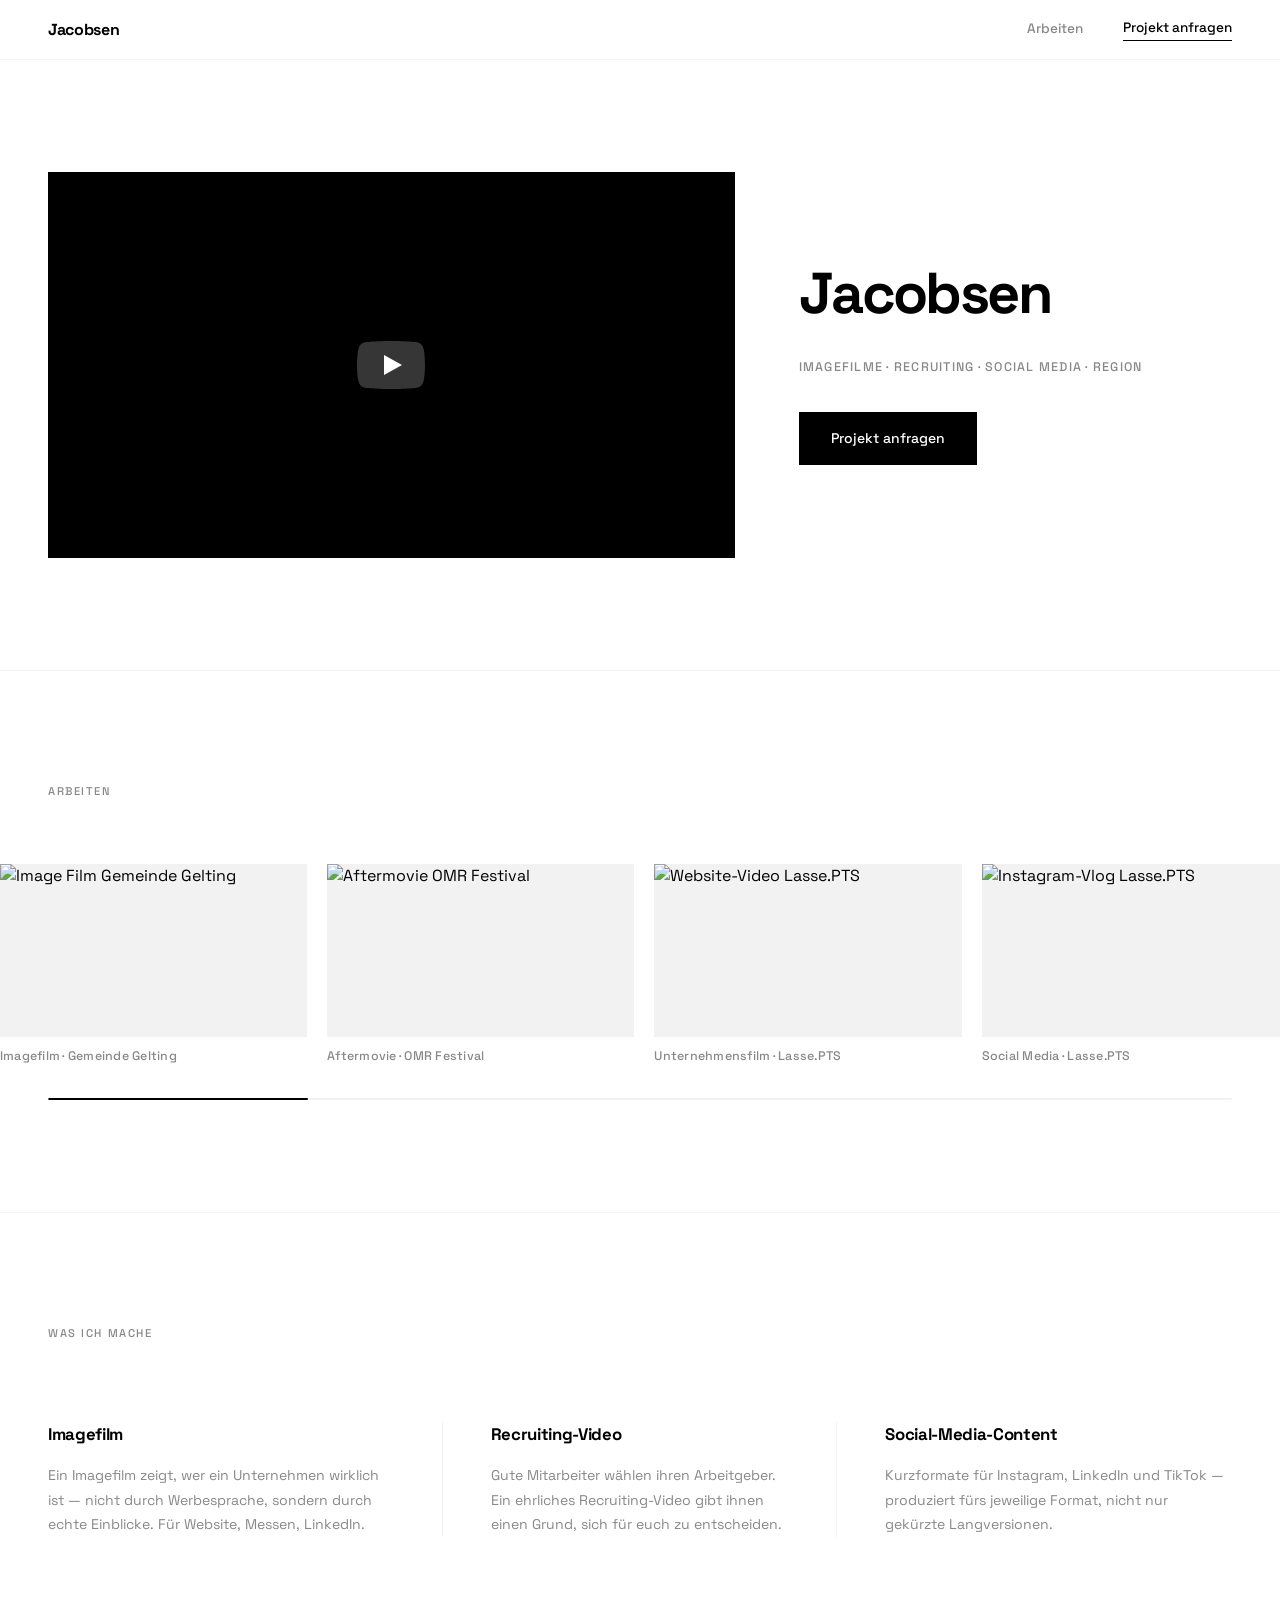
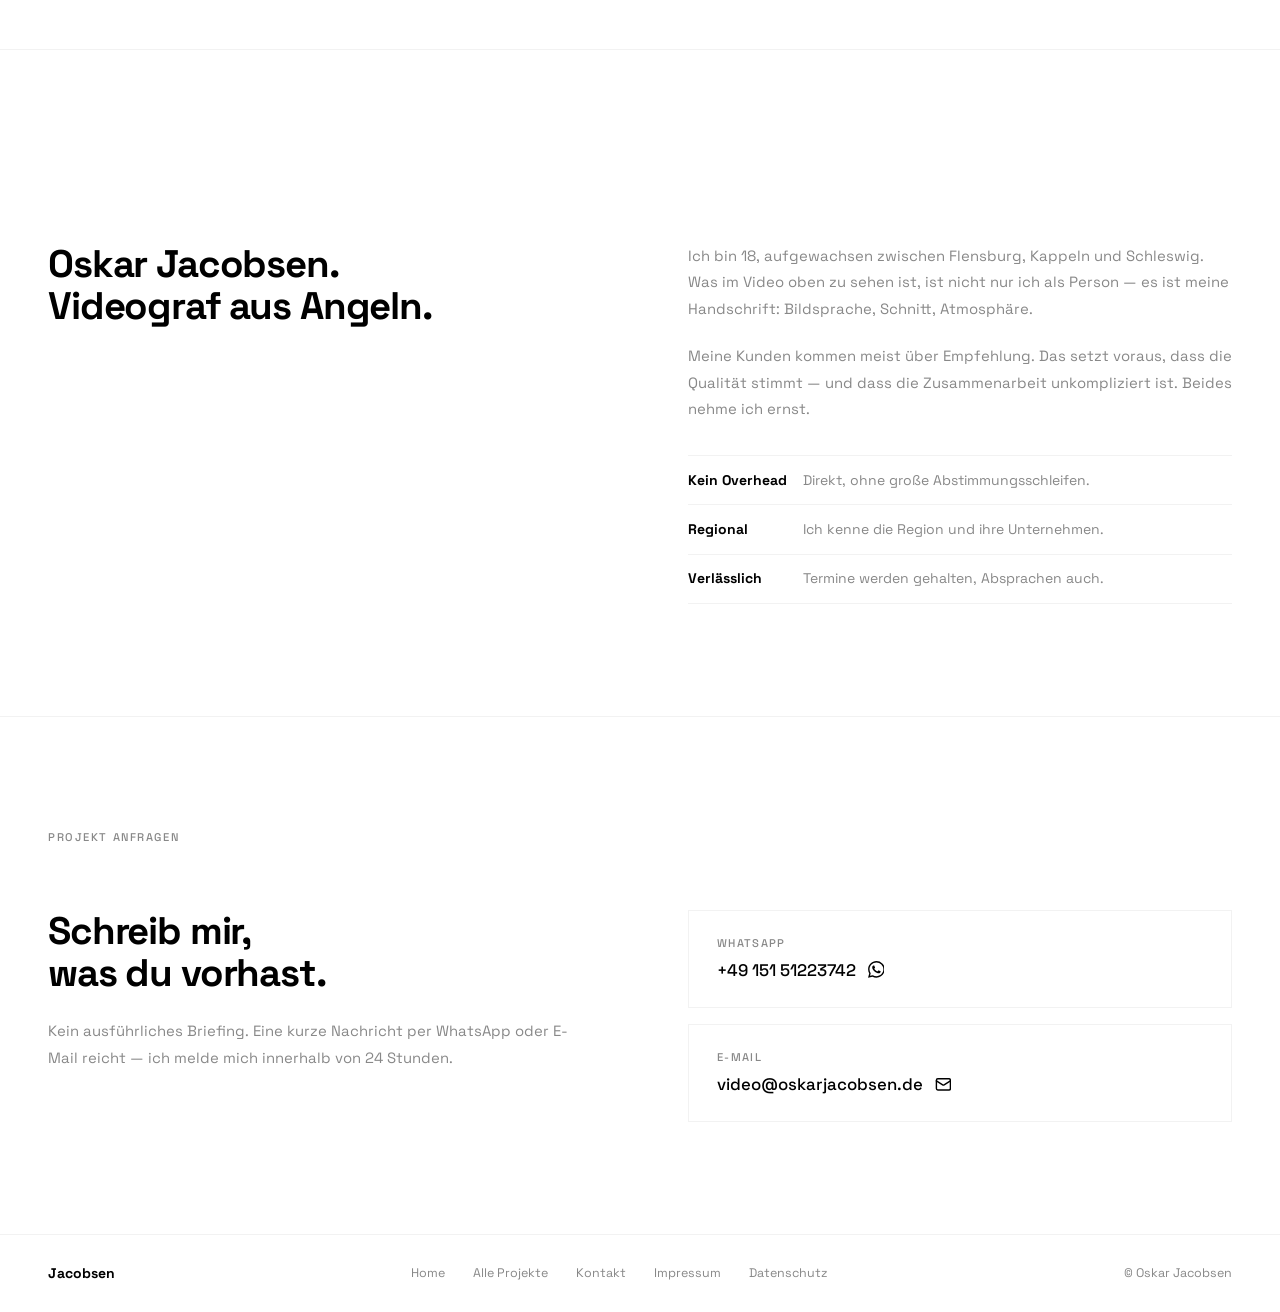
==== index.html @ e2724a00 "Remove Olympia project (missing thumbnail) and switch thumbnails to color Co-Authored-By: Claude Opu" ====
<!DOCTYPE html>
<html lang="de">
<head>
  <meta charset="UTF-8" />
  <meta name="viewport" content="width=device-width, initial-scale=1.0" />

  <title>Jacobsen — Videoproduktion Schleswig-Holstein</title>
  <meta name="description" content="Imagefilme, Recruiting-Videos und Social-Media-Content für Unternehmen in der Region Flensburg · Kappeln · Schleswig. Oskar Jacobsen, Videograf." />

  <!-- Open Graph -->
  <meta property="og:type"        content="website" />
  <meta property="og:url"         content="https://video.oskarjacobsen.de/" />
  <meta property="og:title"       content="Jacobsen — Videoproduktion Schleswig-Holstein" />
  <meta property="og:description" content="Imagefilme, Recruiting-Videos und Social-Media-Content für Unternehmen in der Region Flensburg · Kappeln · Schleswig." />
  <meta property="og:image"       content="https://video.oskarjacobsen.de/og-image.jpg" />
  <meta property="og:image:width"  content="1200" />
  <meta property="og:image:height" content="630" />
  <meta property="og:image:type"   content="image/jpeg" />
  <meta property="og:image:alt"    content="Jacobsen — Videoproduktion Schleswig-Holstein" />
  <meta property="og:locale"      content="de_DE" />

  <!-- Twitter Card -->
  <meta name="twitter:card"        content="summary_large_image" />
  <meta name="twitter:title"       content="Jacobsen — Videoproduktion Schleswig-Holstein" />
  <meta name="twitter:description" content="Imagefilme, Recruiting-Videos und Social-Media-Content für Unternehmen in der Region Flensburg · Kappeln · Schleswig." />
  <meta name="twitter:image"       content="https://video.oskarjacobsen.de/og-image.jpg" />

  <!-- Favicons -->
  <link rel="icon" type="image/png" sizes="32x32" href="favicon-32.png" media="(prefers-color-scheme: light)" />
  <link rel="icon" type="image/png" sizes="32x32" href="favicon-32-dark.png" media="(prefers-color-scheme: dark)" />
  <link rel="icon" type="image/png" sizes="16x16" href="favicon-16.png" media="(prefers-color-scheme: light)" />
  <link rel="icon" type="image/png" sizes="16x16" href="favicon-16-dark.png" media="(prefers-color-scheme: dark)" />
  <link rel="apple-touch-icon" sizes="180x180" href="apple-touch-icon.png" />
  <link rel="icon" type="image/svg+xml" href="data:image/svg+xml,<svg xmlns='http://www.w3.org/2000/svg' viewBox='0 0 32 32'><style>rect{fill:%23fff}text{fill:%23000}@media(prefers-color-scheme:dark){rect{fill:%23000}text{fill:%23fff}}</style><rect width='32' height='32'/><text x='16' y='23' font-family='sans-serif' font-size='21' font-weight='700' text-anchor='middle'>J</text></svg>" />

  <!-- Font preload (lokal, kein Google Fonts) -->
  <link rel="preload" href="fonts/SpaceGrotesk-latin.woff2"     as="font" type="font/woff2" crossorigin />
  <link rel="preload" href="fonts/SpaceGrotesk-latin-ext.woff2" as="font" type="font/woff2" crossorigin />

  <link rel="stylesheet" href="css/lite-youtube-embed.css" />
  <link rel="stylesheet" href="style.css?v=20260617" />

  <!-- Strukturierte Daten -->
  <script type="application/ld+json">
  {
    "@context": "https://schema.org",
    "@graph": [
      {
        "@type": "ProfessionalService",
        "@id": "https://video.oskarjacobsen.de/#business",
        "name": "Jacobsen",
        "description": "Hochwertige Videoproduktion für Unternehmen in Schleswig-Holstein — Imagefilme, Recruiting-Videos und Social-Media-Content.",
        "url": "https://video.oskarjacobsen.de",
        "logo": "https://video.oskarjacobsen.de/og-image.jpg",
        "image": "https://video.oskarjacobsen.de/og-image.jpg",
        "email": "video@oskarjacobsen.de",
        "address": {
          "@type": "PostalAddress",
          "streetAddress": "Niebyer Straße 1",
          "postalCode": "24395",
          "addressLocality": "Pommerby",
          "addressCountry": "DE"
        },
        "areaServed": [
          { "@type": "City", "name": "Flensburg" },
          { "@type": "City", "name": "Kappeln" },
          { "@type": "City", "name": "Schleswig" },
          { "@type": "State", "name": "Schleswig-Holstein" }
        ],
        "serviceType": ["Imagefilm", "Recruiting-Video", "Social-Media-Content"],
        "founder": {
          "@type": "Person",
          "name": "Oskar Jacobsen",
          "jobTitle": "Videograf",
          "url": "https://video.oskarjacobsen.de"
        },
        "telephone": "+4915151223742"
      }
    ]
  }
  </script>

  <!-- js-Klasse sofort setzen, damit Reveal-Elemente nur mit JS versteckt werden (kein FOUC, no-JS-sicher) -->
  <script>document.documentElement.classList.add('js');</script>

  <!-- Animationen: leichte Reveals (IO) + zwei Premium-Effekte (GSAP, lokal, deferred) -->
  <script src="js/gsap.min.js" defer></script>
  <script src="js/ScrollTrigger.min.js" defer></script>
  <script src="js/animations.js" defer></script>
</head>
<body>

<nav>
  <a href="index.html" class="nav-logo">Jacobsen</a>
  <div class="nav-right">
    <a href="#arbeiten">Arbeiten</a>
    <a href="#anfragen" class="nav-cta">Projekt anfragen</a>
  </div>
</nav>

<main>

  <!-- HERO -->
  <section class="hero">
    <div class="hero-video">
      <!-- lite-youtube-embed: lädt YouTube erst nach Klick (DSGVO-konform) -->
      <lite-youtube
        videoid="DwrvBiq_46M"
        playlabel="Jacobsen — Über mich abspielen"
        params="rel=0&modestbranding=1">
      </lite-youtube>
    </div>
    <div class="hero-text">
      <h1 class="hero-name" aria-label="Jacobsen">Jacobsen</h1>
      <p class="hero-tagline">Imagefilme&thinsp;·&thinsp;Recruiting&thinsp;·&thinsp;Social&nbsp;Media&thinsp;·&thinsp;Region</p>
      <a href="#anfragen" class="hero-cta">Projekt anfragen</a>
    </div>
  </section>

  <!-- ARBEITEN -->
  <section class="portfolio" id="arbeiten">
    <span class="section-label" data-reveal>Arbeiten</span>

    <div class="portfolio-hscroll">
      <div class="portfolio-track">
        <a class="portfolio-item" href="https://youtu.be/sSnNlWChtXg" target="_blank" rel="noopener noreferrer"
           aria-label="Imagefilm Gemeinde Gelting auf YouTube ansehen (öffnet in neuem Tab)">
          <div class="portfolio-thumb">
            <img src="https://img.youtube.com/vi/sSnNlWChtXg/maxresdefault.jpg" alt="Image Film Gemeinde Gelting" loading="lazy" width="640" height="360" />
            <span class="portfolio-arrow" aria-hidden="true">↗</span>
          </div>
          <p class="portfolio-label">Imagefilm&thinsp;·&thinsp;Gemeinde Gelting</p>
        </a>
        <a class="portfolio-item" href="https://youtu.be/DsY7qK6Mrjc" target="_blank" rel="noopener noreferrer"
           aria-label="Aftermovie OMR Festival auf YouTube ansehen (öffnet in neuem Tab)">
          <div class="portfolio-thumb">
            <img src="https://img.youtube.com/vi/DsY7qK6Mrjc/maxresdefault.jpg" alt="Aftermovie OMR Festival" loading="lazy" width="640" height="360" />
            <span class="portfolio-arrow" aria-hidden="true">↗</span>
          </div>
          <p class="portfolio-label">Aftermovie&thinsp;·&thinsp;OMR Festival</p>
        </a>
        <a class="portfolio-item" href="https://youtu.be/yFh_gb379-c" target="_blank" rel="noopener noreferrer"
           aria-label="Website-Video Lasse.PTS auf YouTube ansehen (öffnet in neuem Tab)">
          <div class="portfolio-thumb">
            <img src="https://img.youtube.com/vi/yFh_gb379-c/maxresdefault.jpg" alt="Website-Video Lasse.PTS" loading="lazy" width="640" height="360" />
            <span class="portfolio-arrow" aria-hidden="true">↗</span>
          </div>
          <p class="portfolio-label">Unternehmensfilm&thinsp;·&thinsp;Lasse.PTS</p>
        </a>
        <a class="portfolio-item" href="https://youtube.com/shorts/CHl51cqaKss" target="_blank" rel="noopener noreferrer"
           aria-label="Instagram-Vlog Lasse.PTS auf YouTube ansehen (öffnet in neuem Tab)">
          <div class="portfolio-thumb">
            <img src="https://img.youtube.com/vi/CHl51cqaKss/maxresdefault.jpg" alt="Instagram-Vlog Lasse.PTS" loading="lazy" width="640" height="360" />
            <span class="portfolio-arrow" aria-hidden="true">↗</span>
          </div>
          <p class="portfolio-label">Social Media&thinsp;·&thinsp;Lasse.PTS</p>
        </a>
        <a class="portfolio-item" href="https://youtube.com/shorts/nbValIpeoq8" target="_blank" rel="noopener noreferrer"
           aria-label="Instagram-Reel Lasse.PTS auf YouTube ansehen (öffnet in neuem Tab)">
          <div class="portfolio-thumb">
            <img src="https://img.youtube.com/vi/nbValIpeoq8/maxresdefault.jpg" alt="Instagram-Reel Lasse.PTS" loading="lazy" width="640" height="360" />
            <span class="portfolio-arrow" aria-hidden="true">↗</span>
          </div>
          <p class="portfolio-label">Social Media&thinsp;·&thinsp;Lasse.PTS</p>
        </a>
        <a class="portfolio-item" href="https://youtu.be/E98i3P-n10g" target="_blank" rel="noopener noreferrer"
           aria-label="Apple Watch Ad auf YouTube ansehen (öffnet in neuem Tab)">
          <div class="portfolio-thumb">
            <img src="https://img.youtube.com/vi/E98i3P-n10g/maxresdefault.jpg" alt="Apple Watch Werbeclip – Don't be afraid" loading="lazy" width="640" height="360" />
            <span class="portfolio-arrow" aria-hidden="true">↗</span>
          </div>
          <p class="portfolio-label">Werbeclip&thinsp;·&thinsp;Personal</p>
        </a>
<a class="portfolio-item" href="https://youtu.be/5KOtt-FBdwI" target="_blank" rel="noopener noreferrer"
           aria-label="EURO 24 Trailer auf YouTube ansehen (öffnet in neuem Tab)">
          <div class="portfolio-thumb">
            <img src="https://img.youtube.com/vi/5KOtt-FBdwI/maxresdefault.jpg" alt="EURO 24 Trailer – EM-Feeling pur" loading="lazy" width="640" height="360" />
            <span class="portfolio-arrow" aria-hidden="true">↗</span>
          </div>
          <p class="portfolio-label">Trailer&thinsp;·&thinsp;Personal</p>
        </a>
      </div>
    </div>

    <div class="portfolio-progress" aria-hidden="true"><span class="portfolio-progress-bar"></span></div>
  </section>

  <!-- LEISTUNGEN -->
  <section class="services">
    <span class="section-label" data-reveal>Was ich mache</span>
    <div class="services-list">
      <div class="service" data-reveal>
        <h3>Imagefilm</h3>
        <p>Ein Imagefilm zeigt, wer ein Unternehmen wirklich ist — nicht durch Werbesprache, sondern durch echte Einblicke. Für Website, Messen, LinkedIn.</p>
      </div>
      <div class="service" data-reveal>
        <h3>Recruiting-Video</h3>
        <p>Gute Mitarbeiter wählen ihren Arbeitgeber. Ein ehrliches Recruiting-Video gibt ihnen einen Grund, sich für euch zu entscheiden.</p>
      </div>
      <div class="service" data-reveal>
        <h3>Social-Media-Content</h3>
        <p>Kurzformate für Instagram, LinkedIn und TikTok — produziert fürs jeweilige Format, nicht nur gekürzte Langversionen.</p>
      </div>
    </div>
  </section>

  <!-- ÜBER MICH -->
  <section class="about">
    <span class="section-label" data-reveal>Wer dahintersteht</span>
    <div class="about-inner">
      <h2 class="about-heading" data-reveal>Oskar Jacobsen.<br>Videograf aus Angeln.</h2>
      <div class="about-body">
        <p>Ich bin 18, aufgewachsen zwischen Flensburg, Kappeln und Schleswig. Was im Video oben zu sehen ist, ist nicht nur ich als Person — es ist meine Handschrift: Bildsprache, Schnitt, Atmosphäre.</p>
        <p>Meine Kunden kommen meist über Empfehlung. Das setzt voraus, dass die Qualität stimmt — und dass die Zusammenarbeit unkompliziert ist. Beides nehme ich ernst.</p>
        <ul class="about-facts">
          <li><strong>Kein Overhead</strong> Direkt, ohne große Abstimmungsschleifen.</li>
          <li><strong>Regional</strong> Ich kenne die Region und ihre Unternehmen.</li>
          <li><strong>Verlässlich</strong> Termine werden gehalten, Absprachen auch.</li>
        </ul>
      </div>
    </div>
  </section>

  <!-- ANFRAGE -->
  <section class="contact" id="anfragen">
    <span class="section-label" data-reveal>Projekt anfragen</span>
    <div class="contact-inner">
      <div class="contact-text" data-reveal>
        <h2>Schreib mir,<br>was du vorhast.</h2>
        <p>Kein ausführliches Briefing. Eine kurze Nachricht per WhatsApp oder E-Mail reicht — ich melde mich innerhalb von 24 Stunden.</p>
      </div>
      <div class="contact-actions" data-reveal>
        <a class="contact-action" href="https://wa.me/4915151223742" target="_blank" rel="noopener noreferrer"
           aria-label="Per WhatsApp schreiben (öffnet in neuem Tab)">
          <span class="contact-action-label">WhatsApp</span>
          <span class="contact-action-value">+49 151 51223742 <svg class="contact-action-icon" viewBox="0 0 24 24" fill="currentColor" aria-hidden="true"><path d="M17.472 14.382c-.297-.149-1.758-.867-2.03-.967-.273-.099-.471-.148-.67.15-.197.297-.767.966-.94 1.164-.173.199-.347.223-.644.075-.297-.15-1.255-.463-2.39-1.475-.883-.788-1.48-1.761-1.653-2.059-.173-.297-.018-.458.13-.606.134-.133.298-.347.446-.52.149-.174.198-.298.298-.497.099-.198.05-.371-.025-.52-.075-.149-.669-1.612-.916-2.207-.242-.579-.487-.5-.669-.51-.173-.008-.371-.01-.57-.01-.198 0-.52.074-.792.372-.272.297-1.04 1.016-1.04 2.479 0 1.462 1.065 2.875 1.213 3.074.149.198 2.096 3.2 5.077 4.487.709.306 1.262.489 1.694.625.712.227 1.36.195 1.871.118.571-.085 1.758-.719 2.006-1.413.248-.694.248-1.289.173-1.413-.074-.124-.272-.198-.57-.347m-5.421 7.403h-.004a9.87 9.87 0 01-5.031-1.378l-.361-.214-3.741.982.998-3.648-.235-.374a9.86 9.86 0 01-1.51-5.26c.001-5.45 4.436-9.884 9.888-9.884 2.64 0 5.122 1.03 6.988 2.898a9.825 9.825 0 012.893 6.994c-.003 5.45-4.437 9.884-9.885 9.884m8.413-18.297A11.815 11.815 0 0012.05 0C5.495 0 .16 5.335.157 11.892c0 2.096.547 4.142 1.588 5.945L.057 24l6.305-1.654a11.882 11.882 0 005.683 1.448h.005c6.554 0 11.89-5.335 11.893-11.893a11.821 11.821 0 00-3.48-8.413Z"/></svg></span>
        </a>
        <a class="contact-action" href="mailto:video@oskarjacobsen.de"
           aria-label="E-Mail an video@oskarjacobsen.de schreiben">
          <span class="contact-action-label">E-Mail</span>
          <span class="contact-action-value">video@oskarjacobsen.de <svg class="contact-action-icon" viewBox="0 0 24 24" fill="none" stroke="currentColor" stroke-width="2" stroke-linecap="round" stroke-linejoin="round" aria-hidden="true"><rect x="2" y="4" width="20" height="16" rx="2"/><path d="m22 7-8.97 5.7a1.94 1.94 0 0 1-2.06 0L2 7"/></svg></span>
        </a>
      </div>
    </div>
  </section>

</main>

<footer>
  <span class="footer-logo">Jacobsen</span>
  <ul class="footer-links">
    <li><a href="index.html">Home</a></li>
    <li><a href="projects.html">Alle Projekte</a></li>
    <li><a href="kontakt.html">Kontakt</a></li>
    <li><a href="impressum.html">Impressum</a></li>
    <li><a href="datenschutz.html">Datenschutz</a></li>
  </ul>
  <span class="footer-copy">© Oskar Jacobsen</span>
</footer>

<script src="js/lite-youtube-embed.js"></script>

</body>
</html>
---- css/lite-youtube-embed.css ----
lite-youtube {
    background-color: #000;
    position: relative;
    display: block;
    contain: content;
    background-position: center center;
    background-size: cover;
    cursor: pointer;
    max-width: 720px;
}

/* gradient */
lite-youtube::before {
    content: attr(data-title);
    display: block;
    position: absolute;
    top: 0;
    /* Pixel-perfect port of YT's gradient PNG, using https://github.com/bluesmoon/pngtocss plus optimizations */
    background-image: linear-gradient(180deg, rgb(0 0 0 / 67%) 0%, rgb(0 0 0 / 54%) 14%, rgb(0 0 0 / 15%) 54%, rgb(0 0 0 / 5%) 72%, rgb(0 0 0 / 0%) 94%);
    height: 99px;
    width: 100%;
    font-family: "YouTube Noto",Roboto,Arial,Helvetica,sans-serif;
    color: hsl(0deg 0% 93.33%);
    text-shadow: 0 0 2px rgba(0,0,0,.5);
    font-size: 18px;
    padding: 25px 20px;
    overflow: hidden;
    white-space: nowrap;
    text-overflow: ellipsis;
    box-sizing: border-box;
}

lite-youtube:hover::before {
    color: white;
}

/* responsive iframe with a 16:9 aspect ratio
    thanks https://css-tricks.com/responsive-iframes/
*/
lite-youtube::after {
    content: "";
    display: block;
    padding-bottom: calc(100% / (16 / 9));
}
lite-youtube > iframe {
    width: 100%;
    height: 100%;
    position: absolute;
    top: 0;
    left: 0;
    border: 0;
}

/* play button */
lite-youtube > .lty-playbtn {
    display: block;
    /* Make the button element cover the whole area for a large hover/click target… */
    width: 100%;
    height: 100%;
    /* …but visually it's still the same size */
    background: no-repeat center/68px 48px;
    /* YT's actual play button svg */
    background-image: url('data:image/svg+xml;utf8,<svg xmlns="http://www.w3.org/2000/svg" viewBox="0 0 68 48"><path d="M66.52 7.74c-.78-2.93-2.49-5.41-5.42-6.19C55.79.13 34 0 34 0S12.21.13 6.9 1.55c-2.93.78-4.63 3.26-5.42 6.19C.06 13.05 0 24 0 24s.06 10.95 1.48 16.26c.78 2.93 2.49 5.41 5.42 6.19C12.21 47.87 34 48 34 48s21.79-.13 27.1-1.55c2.93-.78 4.64-3.26 5.42-6.19C67.94 34.95 68 24 68 24s-.06-10.95-1.48-16.26z" fill="red"/><path d="M45 24 27 14v20" fill="white"/></svg>');
    position: absolute;
    cursor: pointer;
    z-index: 1;
    filter: grayscale(100%);
    transition: filter .1s cubic-bezier(0, 0, 0.2, 1);
    border: 0;
}

lite-youtube:hover > .lty-playbtn,
lite-youtube .lty-playbtn:focus {
    filter: none;
}

/* Post-click styles */
lite-youtube.lyt-activated {
    cursor: unset;
}
lite-youtube.lyt-activated::before,
lite-youtube.lyt-activated > .lty-playbtn {
    opacity: 0;
    pointer-events: none;
}

.lyt-visually-hidden {
    clip: rect(0 0 0 0);
    clip-path: inset(50%);
    height: 1px;
    overflow: hidden;
    position: absolute;
    white-space: nowrap;
    width: 1px;
  }
---- style.css ----
/* Space Grotesk — lokal gehostet, kein Google Fonts CDN */
@font-face {
  font-family: 'Space Grotesk';
  font-style: normal;
  font-weight: 300 700;
  font-display: swap;
  src: url('fonts/SpaceGrotesk-latin-ext.woff2') format('woff2');
  unicode-range: U+0100-02BA, U+02BD-02C5, U+02C7-02CC, U+02CE-02D7, U+02DD-02FF,
                 U+0304, U+0308, U+0329, U+1D00-1DBF, U+1E00-1E9F, U+1EF2-1EFF,
                 U+2020, U+20A0-20AB, U+20AD-20C0, U+2113, U+2C60-2C7F, U+A720-A7FF;
}
@font-face {
  font-family: 'Space Grotesk';
  font-style: normal;
  font-weight: 300 700;
  font-display: swap;
  src: url('fonts/SpaceGrotesk-latin.woff2') format('woff2');
  unicode-range: U+0000-00FF, U+0131, U+0152-0153, U+02BB-02BC, U+02C6, U+02DA,
                 U+02DC, U+0304, U+0308, U+0329, U+2000-206F, U+20AC, U+2122,
                 U+2191, U+2193, U+2212, U+2215, U+FEFF, U+FFFD;
}

*, *::before, *::after { box-sizing: border-box; margin: 0; padding: 0; }

:root {
  --black: #000000;
  --white: #FFFFFF;
  --off-white: #F2F2F2;
  --gray: #888888;
  --light-gray: #CCCCCC;
  --font: 'Space Grotesk', sans-serif;
  --nav-h: 60px;
  --max-w: 1280px;
  --pad: 3rem;
}

html { font-size: 16px; scroll-behavior: smooth; }

/* Anker-Sprünge nicht unter die fixe Navi schieben */
[id] { scroll-margin-top: calc(var(--nav-h) + 1rem); }

@media (prefers-reduced-motion: reduce) {
  *, *::before, *::after { animation-duration: 0.01ms !important; transition-duration: 0.01ms !important; }
  html { scroll-behavior: auto; }
}

/* ─── DEZENTE SCROLL-REVEALS (nur wenn JS aktiv) ─── */
@media (prefers-reduced-motion: no-preference) {
  .js [data-reveal] {
    opacity: 0;
    transform: translateY(22px);
    transition: opacity 0.6s ease, transform 0.6s ease;
  }
  .js [data-reveal].in-view {
    opacity: 1;
    transform: none;
  }

  /* sanfter Stagger der Service-Karten (links → rechts) */
  .js .services-list .service[data-reveal]:nth-child(2) { transition-delay: 0.1s; }
  .js .services-list .service[data-reveal]:nth-child(3) { transition-delay: 0.2s; }

  /* ─── HERO-INTRO (einmalig, GPU-freundlich) ─── */
  /* .hero-name wird vom GSAP-"Assemble" gesteuert (siehe animations.js) */
  .js nav          { animation: heroFadeDown 0.6s ease both; }
  .js .hero-video  { animation: heroFadeIn   0.9s ease 0.15s both; }
  .js .hero-tagline{ animation: heroFadeUp   0.6s ease 0.42s both; }
  .js .hero-cta    { animation: heroFadeUp   0.6s ease 0.52s both; }
}

@keyframes heroFadeDown { from { opacity: 0; transform: translateY(-18px); } to { opacity: 1; transform: none; } }
@keyframes heroFadeUp   { from { opacity: 0; transform: translateY(22px);  } to { opacity: 1; transform: none; } }
@keyframes heroFadeIn   { from { opacity: 0; } to { opacity: 1; } }

body {
  font-family: var(--font);
  background: var(--white);
  color: var(--black);
  line-height: 1.5;
  -webkit-font-smoothing: antialiased;
}

a { color: inherit; text-decoration: none; }
img { display: block; max-width: 100%; }

/* ─── NAV ─── */
nav {
  position: fixed;
  top: 0; left: 0; right: 0;
  z-index: 100;
  height: var(--nav-h);
  display: flex;
  align-items: center;
  justify-content: space-between;
  padding: 0 var(--pad);
  background: rgba(255,255,255,0.95);
  backdrop-filter: blur(8px);
  border-bottom: 1px solid var(--off-white);
}

.nav-logo {
  font-size: 1rem;
  font-weight: 700;
  letter-spacing: -0.02em;
}

.nav-right {
  display: flex;
  align-items: center;
  gap: 2.5rem;
}

.nav-right a {
  font-size: 0.85rem;
  font-weight: 500;
  color: var(--gray);
  transition: color 0.35s;
}

.nav-right a:hover { color: var(--black); }

.nav-cta {
  color: var(--black) !important;
  border-bottom: 1px solid currentColor;
  padding-bottom: 1px;
}

/* ─── HERO ─── */
.hero {
  margin-top: var(--nav-h);
  display: grid;
  grid-template-columns: 58fr 42fr;
  max-width: none;
  align-items: stretch;
}

.hero-video {
  background: var(--black);
  display: flex;
  padding: 0;
  overflow: hidden;
}

/* lite-youtube-embed im Hero — füllt die ganze Spalte randlos */
.hero-video lite-youtube {
  width: 100%;
  aspect-ratio: 16 / 9;
  align-self: center;
  max-width: none;
  border-radius: 0;
  background-color: var(--black);
}

.hero-text {
  display: flex;
  flex-direction: column;
  justify-content: center;
  padding: 4rem;
  gap: 2rem;
}

.hero-name {
  font-size: clamp(3rem, 4.5vw, 5.5rem);
  font-weight: 700;
  letter-spacing: -0.045em;
  line-height: 1;
}

.hero-tagline {
  font-size: 0.78rem;
  font-weight: 500;
  letter-spacing: 0.1em;
  text-transform: uppercase;
  color: var(--gray);
  line-height: 2;
}

.hero-cta {
  display: inline-block;
  align-self: flex-start;
  background: var(--black);
  color: var(--white);
  padding: 1rem 2rem;
  font-size: 0.875rem;
  font-weight: 500;
  transition: opacity 0.4s;
}

.hero-cta:hover { opacity: 0.65; }

/* ─── SECTION BASE ─── */
section {
  max-width: var(--max-w);
  margin: 0 auto;
  padding: 7rem var(--pad);
}

.section-label {
  display: block;
  font-size: 0.7rem;
  font-weight: 500;
  letter-spacing: 0.14em;
  text-transform: uppercase;
  color: var(--gray);
  margin-bottom: 4rem;
}

/* ─── PORTFOLIO (horizontaler Track) ─── */
.portfolio { border-top: 1px solid var(--off-white); overflow: hidden; }

/* Mobile-first: nativer horizontaler Swipe mit Snap */
.portfolio-hscroll {
  overflow-x: auto;
  overflow-y: hidden;
  scroll-snap-type: x mandatory;
  -webkit-overflow-scrolling: touch;
  overscroll-behavior-x: contain;
  scrollbar-width: none;
  margin: 0 calc(-1 * var(--pad));
}
.portfolio-hscroll::-webkit-scrollbar { display: none; }

.portfolio-track {
  display: flex;
  gap: 1.25rem;
  padding: 0 var(--pad);
  width: max-content;
}

.portfolio-item {
  flex: 0 0 80vw;
  max-width: 460px;
  scroll-snap-align: center;
  display: block;
}

.portfolio-thumb {
  position: relative;
  overflow: hidden;
  aspect-ratio: 16 / 9;
  background: var(--off-white);
}

.portfolio-thumb img {
  width: 100%;
  height: 100%;
  object-fit: cover;
  transition: transform 0.55s ease;
}

.portfolio-arrow {
  position: absolute;
  bottom: 0.75rem;
  right: 0.75rem;
  width: 2rem;
  height: 2rem;
  background: var(--white);
  color: var(--black);
  display: flex;
  align-items: center;
  justify-content: center;
  font-size: 0.9rem;
  opacity: 0;
  transform: translateY(4px);
  transition: opacity 0.4s, transform 0.4s;
}

.portfolio-item:hover .portfolio-thumb img {
  transform: scale(1.04);
}

.portfolio-item:hover .portfolio-arrow {
  opacity: 1;
  transform: translateY(0);
}

.portfolio-label {
  margin-top: 0.65rem;
  font-size: 0.78rem;
  font-weight: 500;
  color: var(--gray);
  letter-spacing: 0.02em;
  transition: color 0.35s;
}

.portfolio-item:hover .portfolio-label { color: var(--black); }

/* Desktop: mehrere Cards nebeneinander */
@media (min-width: 1000px) {
  .portfolio-item { flex-basis: clamp(300px, 24vw, 380px); scroll-snap-align: start; }
}

/* Desktop-Pin (per JS aktiviert): GSAP steuert den Track, kein nativer Scroll */
.portfolio.is-hpin .portfolio-hscroll {
  overflow: visible;
  scroll-snap-type: none;
  margin: 0;
}
.portfolio.is-hpin .portfolio-track { padding: 0; }

/* Fortschrittsbalken */
.portfolio-progress {
  position: relative;
  height: 2px;
  margin-top: 2rem;
  background: var(--off-white);
  border-radius: 2px;
  overflow: hidden;
}
.portfolio-progress-bar {
  position: absolute;
  top: 0;
  left: 0;
  height: 100%;
  width: 22%;
  background: var(--black);
  border-radius: 2px;
  will-change: transform;
}

/* Hero-„Assemble": einzelne Buchstaben */
.hero-letter { display: inline-block; will-change: transform, opacity; }

/* Reduced Motion: zurück zum vertikalen Raster, kein Horizontal-Scroll/Balken */
@media (prefers-reduced-motion: reduce) {
  .portfolio-hscroll { overflow: visible; scroll-snap-type: none; margin: 0; }
  .portfolio-track { flex-wrap: wrap; width: auto; padding: 0; }
  .portfolio-item { flex: 0 0 calc(50% - 0.625rem); max-width: none; }
  .portfolio-progress { display: none; }
  .hero-letter { will-change: auto; }
}

/* ─── SERVICES ─── */
.services { border-top: 1px solid var(--off-white); }

.services-list {
  display: grid;
  grid-template-columns: repeat(3, 1fr);
  gap: 0;
  padding-top: 1rem;
}

.service {
  padding-right: 3rem;
  border-right: 1px solid var(--off-white);
}

.service:last-child {
  padding-right: 0;
  border-right: none;
}

.service:not(:first-child) {
  padding-left: 3rem;
}

.service h3 {
  font-size: 1.05rem;
  font-weight: 700;
  letter-spacing: -0.02em;
  margin-bottom: 1rem;
}

.service p {
  font-size: 0.88rem;
  color: var(--gray);
  line-height: 1.75;
}

/* ─── ABOUT ─── */
.about { border-top: 1px solid var(--off-white); }

.about-inner {
  display: grid;
  grid-template-columns: 1fr 1fr;
  gap: 6rem;
  align-items: start;
}

.about-heading {
  font-size: clamp(1.9rem, 3vw, 3rem);
  font-weight: 700;
  letter-spacing: -0.03em;
  line-height: 1.1;
}

.about-body p {
  font-size: 0.93rem;
  color: var(--gray);
  line-height: 1.8;
  margin-bottom: 1.25rem;
}

.about-body p:last-child { margin-bottom: 0; }

.about-facts {
  list-style: none;
  margin-top: 2rem;
}

.about-facts li {
  padding: 0.85rem 0;
  border-top: 1px solid var(--off-white);
  font-size: 0.875rem;
  display: flex;
  gap: 1rem;
  color: var(--gray);
}

.about-facts li:last-child { border-bottom: 1px solid var(--off-white); }

.about-facts li strong {
  min-width: 11ch;
  font-weight: 700;
  color: var(--black);
}

/* ─── CONTACT ─── */
.contact { border-top: 1px solid var(--off-white); }

.contact-inner {
  display: grid;
  grid-template-columns: 1fr 1fr;
  gap: 6rem;
  align-items: start;
}

.contact-text h2 {
  font-size: clamp(1.9rem, 3vw, 3rem);
  font-weight: 700;
  letter-spacing: -0.03em;
  line-height: 1.1;
  margin-bottom: 1.5rem;
}

.contact-text p {
  font-size: 0.93rem;
  color: var(--gray);
  line-height: 1.8;
  margin-bottom: 2rem;
}

/* ─── CONTACT ACTIONS ─── */
.contact-actions {
  display: flex;
  flex-direction: column;
  gap: 1rem;
}

.contact-action {
  display: flex;
  flex-direction: column;
  gap: 0.4rem;
  padding: 1.5rem 1.75rem;
  border: 1px solid var(--off-white);
  transition: border-color 0.3s, background 0.3s;
}

.contact-action:hover {
  border-color: var(--black);
  background: var(--off-white);
}

.contact-action-label {
  font-size: 0.7rem;
  font-weight: 500;
  letter-spacing: 0.12em;
  text-transform: uppercase;
  color: var(--gray);
}

.contact-action-value {
  font-size: 1.05rem;
  font-weight: 500;
  color: var(--black);
}

.contact-action-icon {
  width: 1em;
  height: 1em;
  vertical-align: -0.13em;
  margin-left: 0.45em;
}

/* ─── FOOTER ─── */
footer {
  padding: 1.75rem var(--pad);
  display: flex;
  justify-content: space-between;
  align-items: center;
  border-top: 1px solid var(--off-white);
  font-size: 0.78rem;
  color: var(--gray);
  flex-wrap: wrap;
  gap: 1rem;
}

.footer-logo { font-weight: 700; color: var(--black); font-size: 0.875rem; }

.footer-links {
  display: flex;
  gap: 1.75rem;
  list-style: none;
}

.footer-links a { transition: color 0.3s; }
.footer-links a:hover { color: var(--black); }

/* ─── PROJECTS PAGE ─── */
.page-header {
  padding: 5rem var(--pad) 3rem;
  max-width: var(--max-w);
  margin: 0 auto;
}

.page-title {
  font-size: clamp(2.5rem, 5vw, 4rem);
  font-weight: 700;
  letter-spacing: -0.035em;
  margin-bottom: 0.75rem;
}

.page-sub {
  font-size: 0.95rem;
  color: var(--gray);
}

.projects-list {
  max-width: var(--max-w);
  margin: 0 auto;
  padding: 0 var(--pad) 7rem;
  border-top: 1px solid var(--off-white);
}

.project-row {
  display: grid;
  grid-template-columns: 4rem 1fr auto;
  align-items: center;
  gap: 1.5rem;
  padding: 1.5rem 0;
  border-bottom: 1px solid var(--off-white);
  cursor: pointer;
  transition: opacity 0.35s;
  color: inherit;
}

.project-row:hover { opacity: 0.45; }

.project-thumb {
  width: 4rem;
  height: 4rem;
  object-fit: cover;
  background: var(--off-white);
  flex-shrink: 0;
}

.project-thumb-placeholder {
  width: 4rem;
  height: 4rem;
  background: var(--off-white);
  flex-shrink: 0;
}

.project-name {
  font-size: 1rem;
  font-weight: 700;
  letter-spacing: -0.01em;
  margin-bottom: 0.2rem;
}

.project-desc {
  font-size: 0.82rem;
  color: var(--gray);
}

.project-arrow {
  font-size: 1.1rem;
  color: var(--light-gray);
}

/* ─── CONTACT PAGE ─── */
.contact-page {
  padding: 5rem var(--pad) 7rem;
  max-width: 680px;
  margin: 0 auto;
}

.contact-heading {
  font-size: clamp(2.5rem, 5vw, 4rem);
  font-weight: 700;
  letter-spacing: -0.035em;
  margin-bottom: 1.25rem;
}

.contact-intro {
  font-size: 0.95rem;
  color: var(--gray);
  line-height: 1.75;
  margin-bottom: 0.65rem;
  max-width: 44ch;
}

.contact-options {
  margin-top: 3rem;
  display: flex;
  flex-direction: column;
  gap: 0.75rem;
}

.contact-btn {
  display: flex;
  align-items: center;
  gap: 1rem;
  padding: 1.25rem 1.5rem;
  background: var(--off-white);
  font-family: var(--font);
  font-size: 1rem;
  font-weight: 500;
  color: var(--black);
  border: none;
  cursor: pointer;
  transition: background 0.3s;
  letter-spacing: -0.01em;
}

.contact-btn:hover { background: #e8e8e8; }

.contact-btn-icon {
  width: 2rem;
  height: 2rem;
  display: flex;
  align-items: center;
  justify-content: center;
  background: var(--black);
  color: var(--white);
  font-size: 1rem;
  flex-shrink: 0;
}

.contact-info {
  margin-top: 3rem;
  padding-top: 2rem;
  border-top: 1px solid var(--off-white);
  font-size: 0.875rem;
  color: var(--gray);
  line-height: 1.7;
}

/* ─── LEGAL PAGES (Impressum / Datenschutz) ─── */
.legal-page {
  max-width: 680px;
  margin: 0 auto;
  padding: 5rem var(--pad) 7rem;
}

.legal-page h1 {
  font-size: clamp(2rem, 4vw, 3rem);
  font-weight: 700;
  letter-spacing: -0.03em;
  margin-bottom: 3rem;
}

.legal-page h2 {
  font-size: 1rem;
  font-weight: 700;
  letter-spacing: -0.01em;
  margin-top: 2.5rem;
  margin-bottom: 0.75rem;
  padding-top: 2rem;
  border-top: 1px solid var(--off-white);
}

.legal-page h2:first-of-type { border-top: none; padding-top: 0; }

.legal-page p {
  font-size: 0.9rem;
  color: var(--gray);
  line-height: 1.8;
  margin-bottom: 0.5rem;
}

.legal-page a { border-bottom: 1px solid currentColor; }
.legal-page a:hover { color: var(--gray); }

/* ─── FOCUS-VISIBLE ─── */
:focus { outline: none; }

:focus-visible {
  outline: 2px solid var(--black);
  outline-offset: 3px;
  border-radius: 2px;
}

/* ─── TAP TARGETS (mobile) ─── */
@media (max-width: 900px) {
  nav a,
  .hero-cta,
  .footer-links a {
    min-height: 44px;
    display: inline-flex;
    align-items: center;
  }
}

/* ─── RESPONSIVE ─── */
@media (max-width: 900px) {
  :root { --pad: 2rem; }

  .hero {
    grid-template-columns: 1fr;
    min-height: auto;
  }

  .hero-video {
    padding: 0;
    aspect-ratio: 16 / 9;
    align-items: stretch;
  }

  .hero-video .video-wrapper {
    aspect-ratio: auto;
    height: 100%;
  }

  .hero-text {
    padding: 3rem 2rem 3.5rem;
    gap: 1.5rem;
  }

  .services-list {
    grid-template-columns: 1fr;
    gap: 2rem;
    border-top: none;
    padding-top: 0;
  }

  .service {
    padding-right: 0;
    padding-left: 0 !important;
    border-right: none;
    border-top: 1px solid var(--off-white);
    padding-top: 2rem;
  }

  .service:first-child { border-top: 1px solid var(--off-white); }

  .about-inner,
  .contact-inner {
    grid-template-columns: 1fr;
    gap: 3.5rem;
  }

  section { padding: 5rem var(--pad); }
}

@media (max-width: 600px) {
  :root { --pad: 1.25rem; }

  nav { padding: 0 1.25rem; }

  .nav-right { gap: 1.5rem; }

  .hero-text { padding: 2.5rem 1.25rem 3rem; gap: 1.25rem; }

  .hero-name { font-size: clamp(2.75rem, 10vw, 3.5rem); }

  section { padding: 4rem var(--pad); }

  .section-label { margin-bottom: 2.5rem; }

  footer { flex-direction: column; align-items: flex-start; gap: 1.25rem; }
  .footer-links { flex-wrap: wrap; gap: 1rem; }

  .project-row { grid-template-columns: 3rem 1fr auto; gap: 1rem; }
  .project-thumb { width: 3rem; height: 3rem; }
}
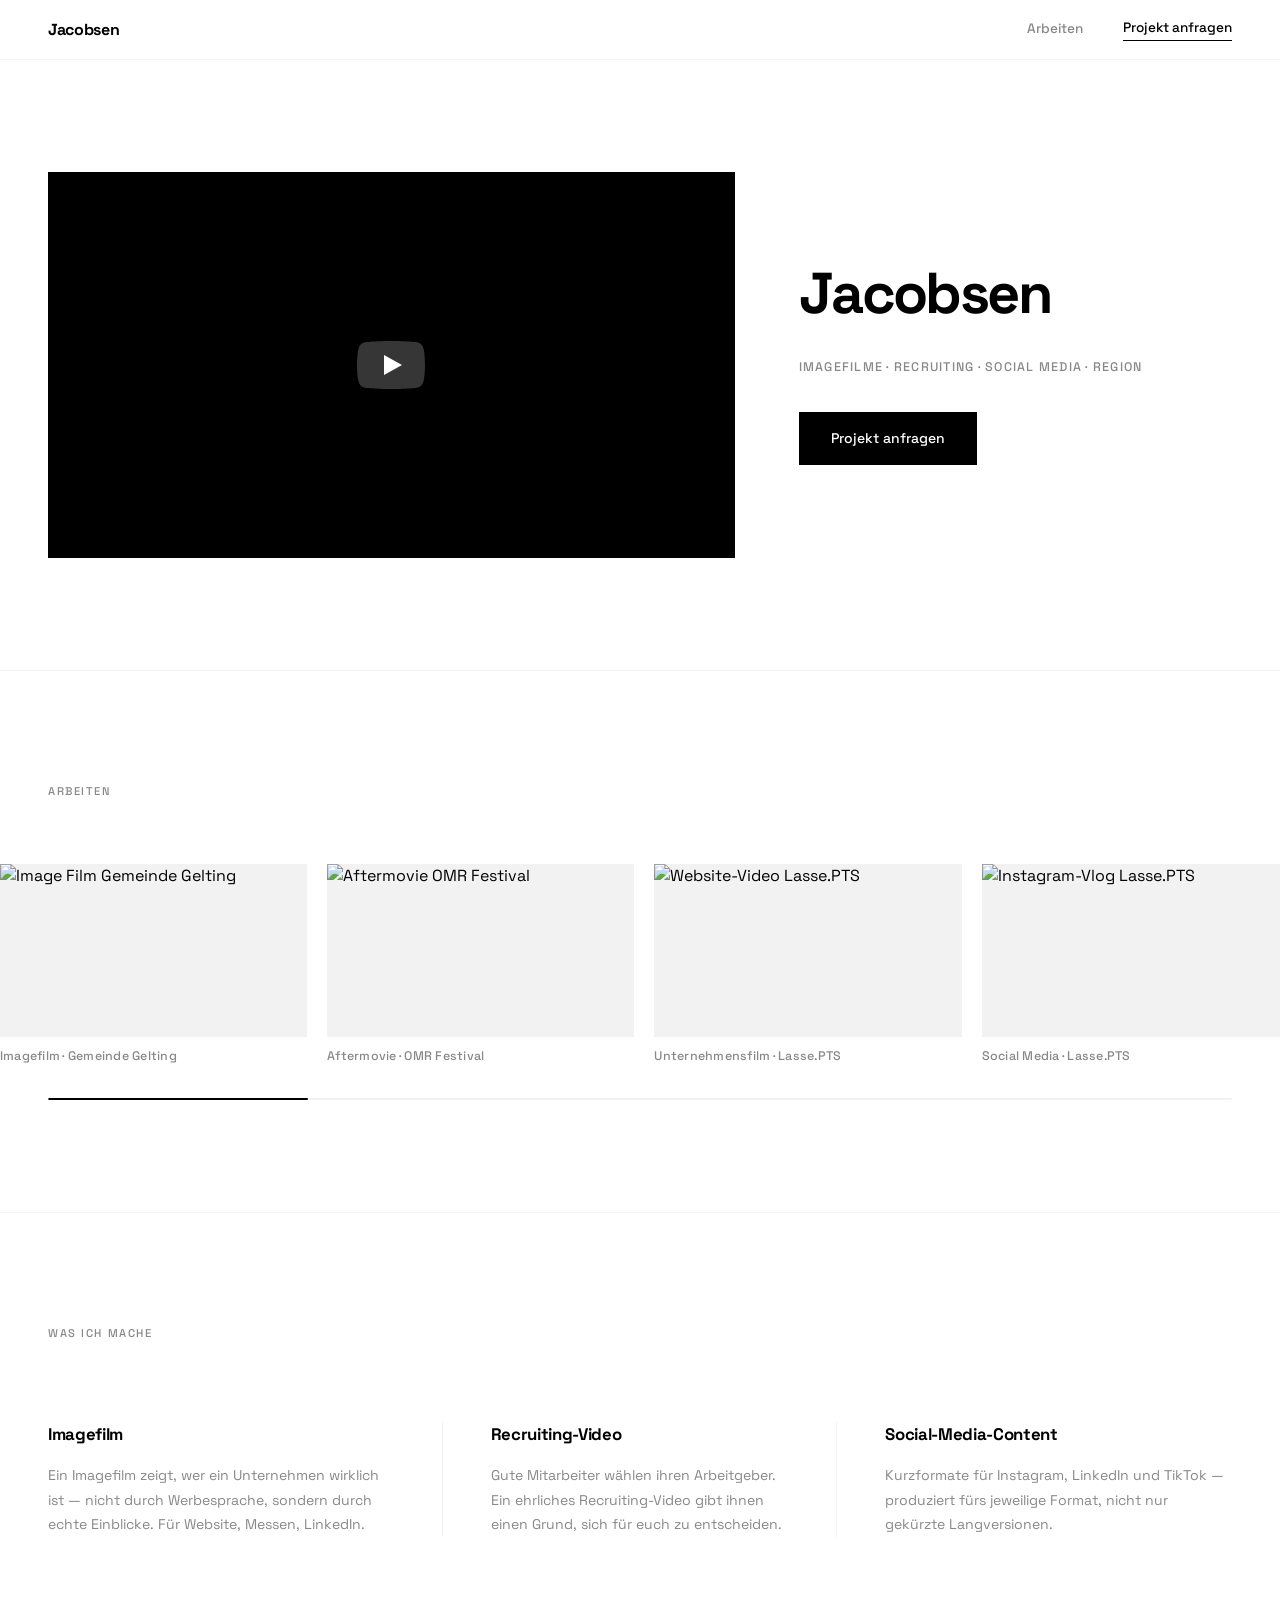
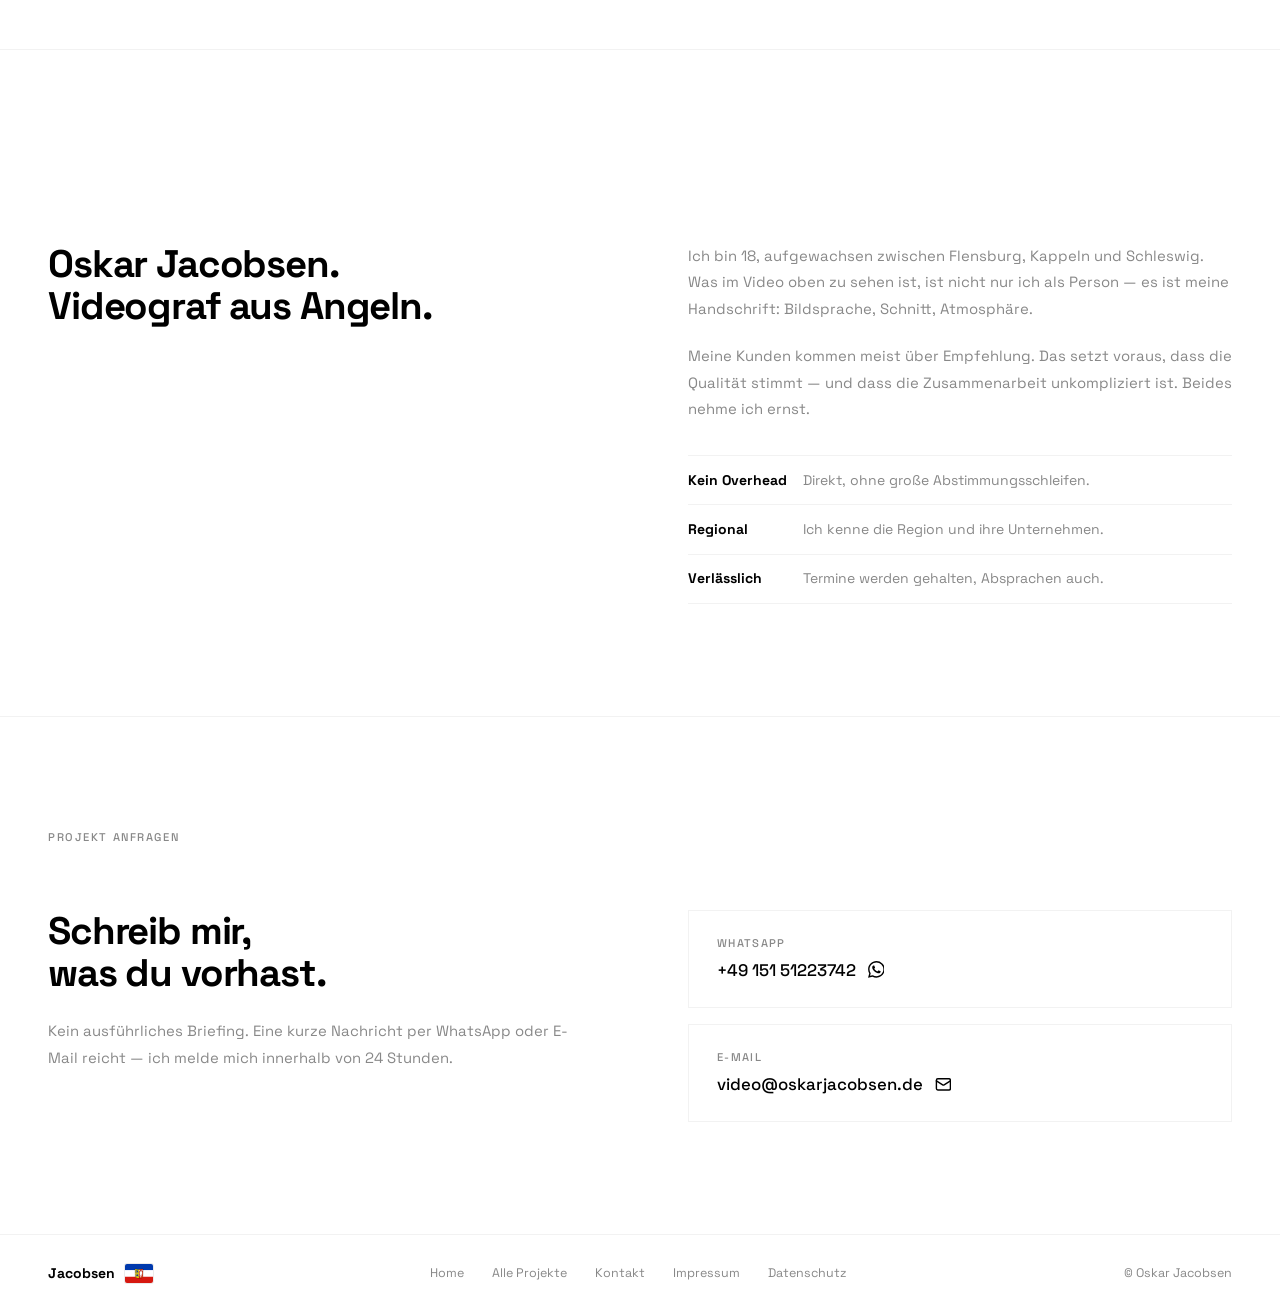
==== commit 48f7e35f: "Add Schleswig-Holstein flag in footer and stronger hero button hover - Footer: subtle SH flag next t" ====
--- a/index.html
+++ b/index.html
@@ -247,7 +247,7 @@
 </main>
 
 <footer>
-  <span class="footer-logo">Jacobsen</span>
+  <span class="footer-logo">Jacobsen<img class="footer-flag" src="schleswig-holstein.svg" alt="Flagge Schleswig-Holstein" width="30" height="20" loading="lazy" /></span>
   <ul class="footer-links">
     <li><a href="index.html">Home</a></li>
     <li><a href="projects.html">Alle Projekte</a></li>
--- a/style.css
+++ b/style.css
@@ -183,10 +183,10 @@
   padding: 1rem 2rem;
   font-size: 0.875rem;
   font-weight: 500;
-  transition: opacity 0.4s;
-}
-
-.hero-cta:hover { opacity: 0.65; }
+  transition: background 0.3s ease, transform 0.3s ease;
+}
+
+.hero-cta:hover { background: var(--gray); transform: scale(1.06); }
 
 /* ─── SECTION BASE ─── */
 section {
@@ -495,7 +495,22 @@
   gap: 1rem;
 }
 
-.footer-logo { font-weight: 700; color: var(--black); font-size: 0.875rem; }
+.footer-logo {
+  font-weight: 700;
+  color: var(--black);
+  font-size: 0.875rem;
+  display: inline-flex;
+  align-items: center;
+  gap: 0.6rem;
+}
+
+.footer-flag {
+  height: 1.35em;
+  width: auto;
+  border-radius: 2px;
+  box-shadow: 0 0 0 1px rgba(0, 0, 0, 0.08);
+  display: block;
+}
 
 .footer-links {
   display: flex;
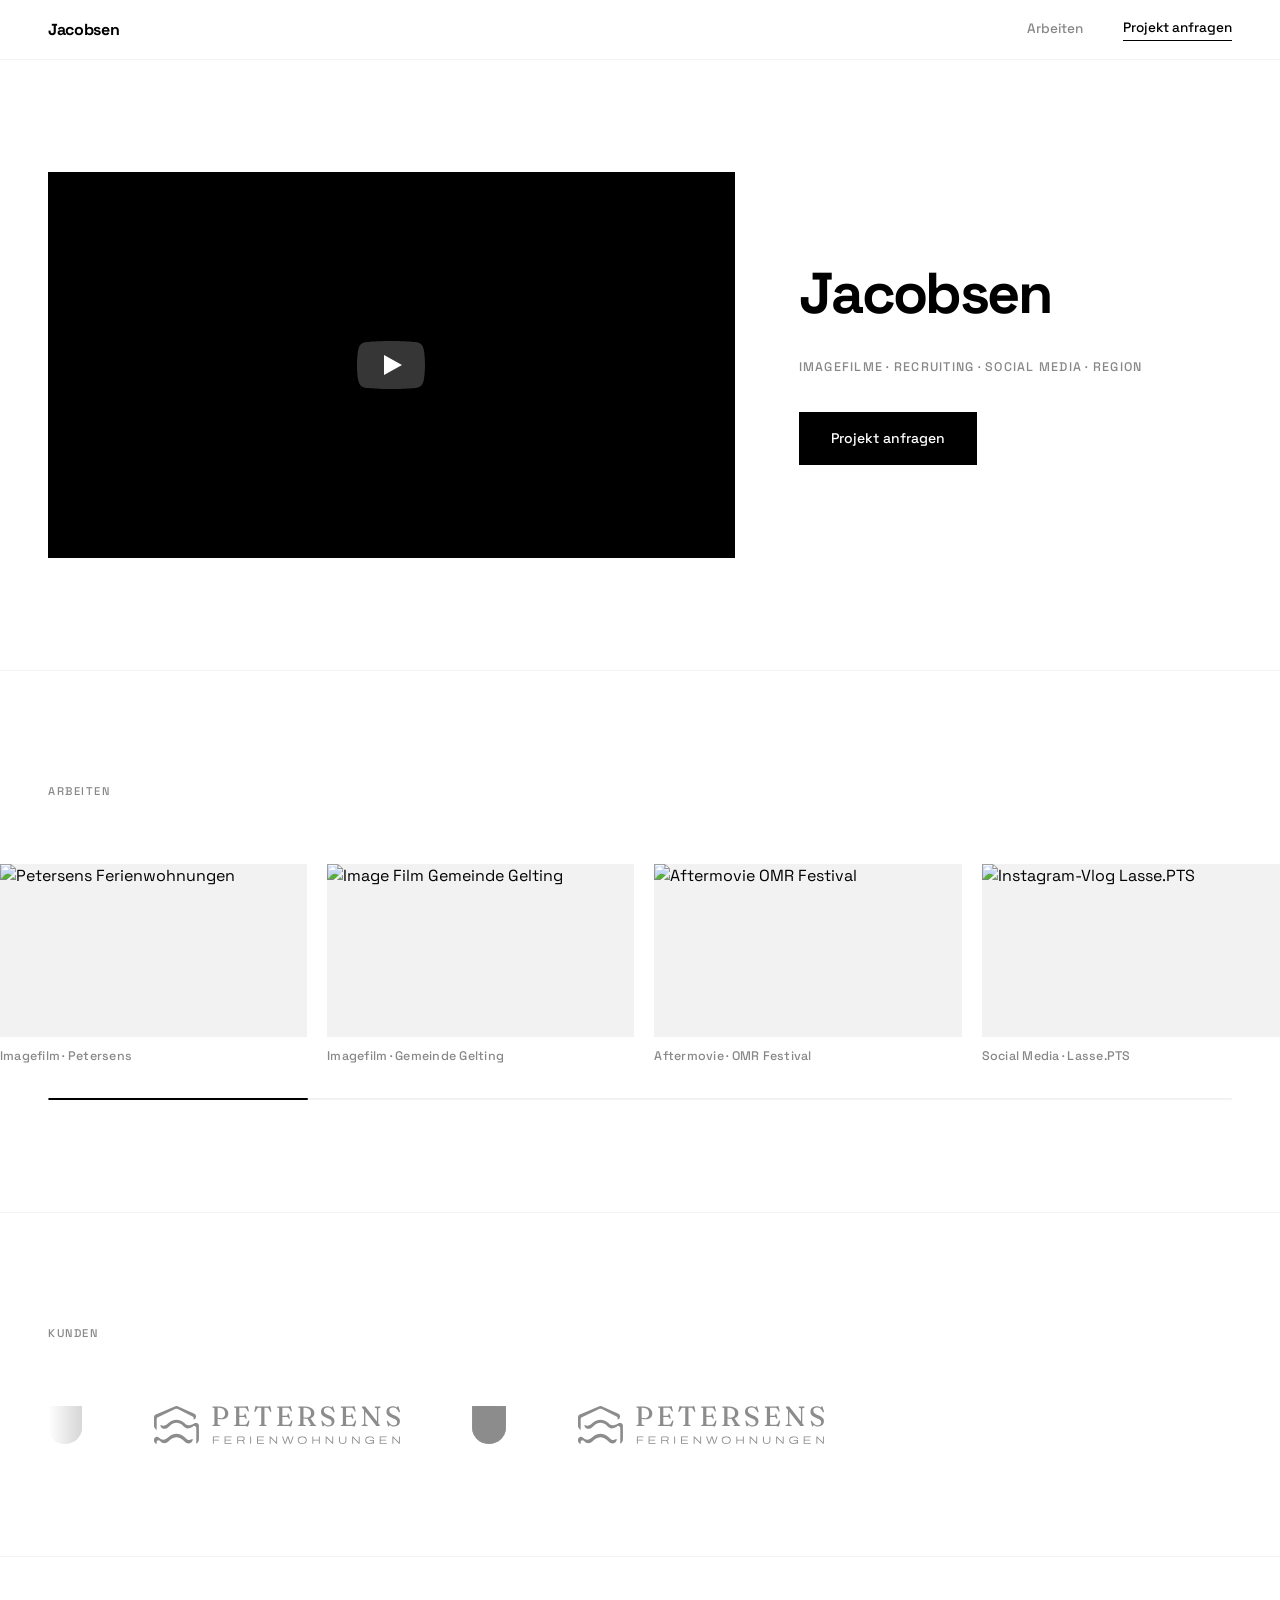
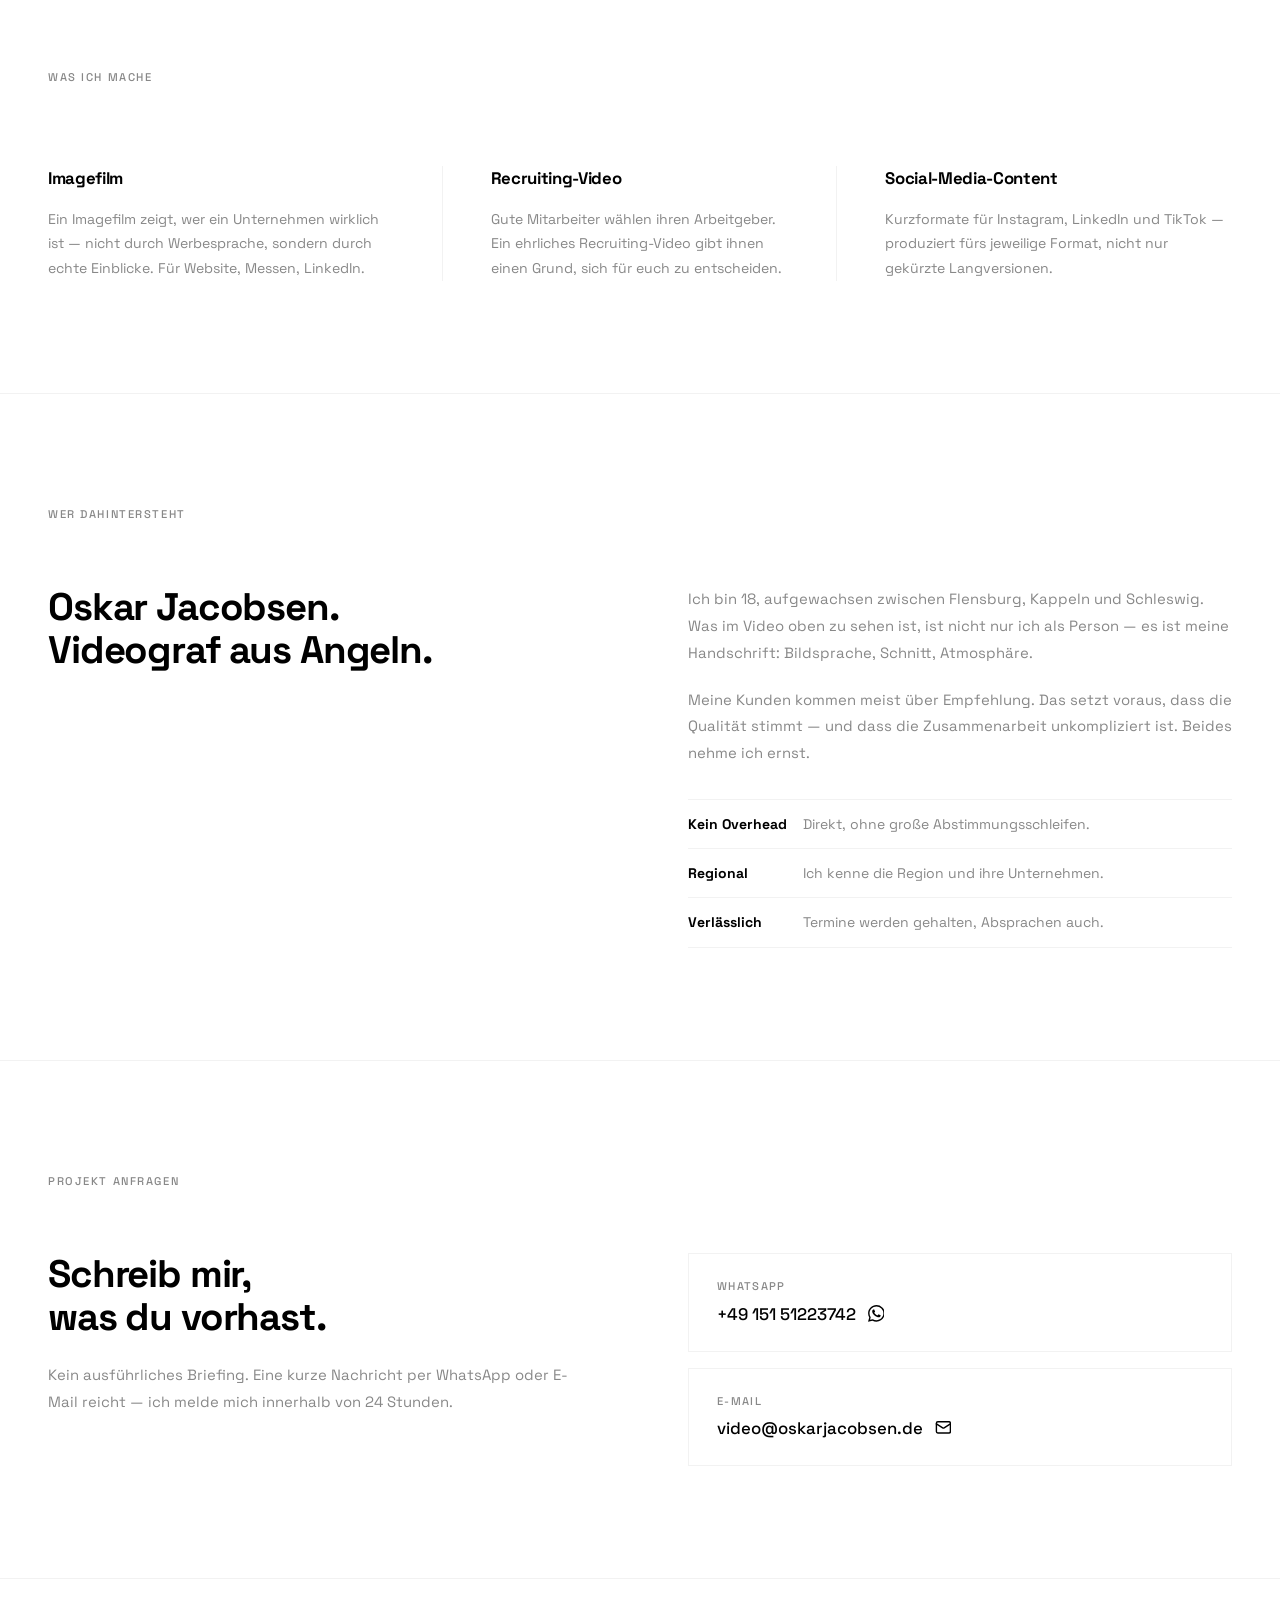
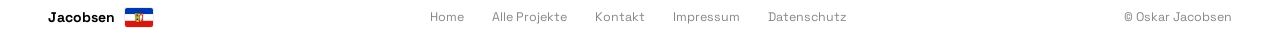
==== commit 86e865c1: "Add data-driven projects + client logo marquee with build pipeline - data/projects.json drives proje" ====
--- a/index.html
+++ b/index.html
@@ -123,8 +123,17 @@
 
     <div class="portfolio-hscroll">
       <div class="portfolio-track">
+        <!-- PROJECTS:INDEX:START -->
+        <a class="portfolio-item" href="https://youtu.be/_LAC2w1k5po" target="_blank" rel="noopener noreferrer"
+           aria-label="Petersens Ferienwohnungen auf YouTube ansehen (öffnet in neuem Tab)">
+          <div class="portfolio-thumb">
+            <img src="https://img.youtube.com/vi/_LAC2w1k5po/maxresdefault.jpg" alt="Petersens Ferienwohnungen" loading="lazy" width="640" height="360" />
+            <span class="portfolio-arrow" aria-hidden="true">↗</span>
+          </div>
+          <p class="portfolio-label">Imagefilm&thinsp;·&thinsp;Petersens</p>
+        </a>
         <a class="portfolio-item" href="https://youtu.be/sSnNlWChtXg" target="_blank" rel="noopener noreferrer"
-           aria-label="Imagefilm Gemeinde Gelting auf YouTube ansehen (öffnet in neuem Tab)">
+           aria-label="Image Film Gemeinde Gelting auf YouTube ansehen (öffnet in neuem Tab)">
           <div class="portfolio-thumb">
             <img src="https://img.youtube.com/vi/sSnNlWChtXg/maxresdefault.jpg" alt="Image Film Gemeinde Gelting" loading="lazy" width="640" height="360" />
             <span class="portfolio-arrow" aria-hidden="true">↗</span>
@@ -139,6 +148,22 @@
           </div>
           <p class="portfolio-label">Aftermovie&thinsp;·&thinsp;OMR Festival</p>
         </a>
+        <a class="portfolio-item" href="https://youtube.com/shorts/CHl51cqaKss" target="_blank" rel="noopener noreferrer"
+           aria-label="Instagram-Vlog Lasse.PTS auf YouTube ansehen (öffnet in neuem Tab)">
+          <div class="portfolio-thumb">
+            <img src="https://img.youtube.com/vi/CHl51cqaKss/maxresdefault.jpg" alt="Instagram-Vlog Lasse.PTS" loading="lazy" width="640" height="360" />
+            <span class="portfolio-arrow" aria-hidden="true">↗</span>
+          </div>
+          <p class="portfolio-label">Social Media&thinsp;·&thinsp;Lasse.PTS</p>
+        </a>
+        <a class="portfolio-item" href="https://youtube.com/shorts/nbValIpeoq8" target="_blank" rel="noopener noreferrer"
+           aria-label="Instagram-Reel Lasse.PTS auf YouTube ansehen (öffnet in neuem Tab)">
+          <div class="portfolio-thumb">
+            <img src="https://img.youtube.com/vi/nbValIpeoq8/maxresdefault.jpg" alt="Instagram-Reel Lasse.PTS" loading="lazy" width="640" height="360" />
+            <span class="portfolio-arrow" aria-hidden="true">↗</span>
+          </div>
+          <p class="portfolio-label">Social Media&thinsp;·&thinsp;Lasse.PTS</p>
+        </a>
         <a class="portfolio-item" href="https://youtu.be/yFh_gb379-c" target="_blank" rel="noopener noreferrer"
            aria-label="Website-Video Lasse.PTS auf YouTube ansehen (öffnet in neuem Tab)">
           <div class="portfolio-thumb">
@@ -147,42 +172,40 @@
           </div>
           <p class="portfolio-label">Unternehmensfilm&thinsp;·&thinsp;Lasse.PTS</p>
         </a>
-        <a class="portfolio-item" href="https://youtube.com/shorts/CHl51cqaKss" target="_blank" rel="noopener noreferrer"
-           aria-label="Instagram-Vlog Lasse.PTS auf YouTube ansehen (öffnet in neuem Tab)">
-          <div class="portfolio-thumb">
-            <img src="https://img.youtube.com/vi/CHl51cqaKss/maxresdefault.jpg" alt="Instagram-Vlog Lasse.PTS" loading="lazy" width="640" height="360" />
-            <span class="portfolio-arrow" aria-hidden="true">↗</span>
-          </div>
-          <p class="portfolio-label">Social Media&thinsp;·&thinsp;Lasse.PTS</p>
-        </a>
-        <a class="portfolio-item" href="https://youtube.com/shorts/nbValIpeoq8" target="_blank" rel="noopener noreferrer"
-           aria-label="Instagram-Reel Lasse.PTS auf YouTube ansehen (öffnet in neuem Tab)">
-          <div class="portfolio-thumb">
-            <img src="https://img.youtube.com/vi/nbValIpeoq8/maxresdefault.jpg" alt="Instagram-Reel Lasse.PTS" loading="lazy" width="640" height="360" />
-            <span class="portfolio-arrow" aria-hidden="true">↗</span>
-          </div>
-          <p class="portfolio-label">Social Media&thinsp;·&thinsp;Lasse.PTS</p>
-        </a>
         <a class="portfolio-item" href="https://youtu.be/E98i3P-n10g" target="_blank" rel="noopener noreferrer"
-           aria-label="Apple Watch Ad auf YouTube ansehen (öffnet in neuem Tab)">
-          <div class="portfolio-thumb">
-            <img src="https://img.youtube.com/vi/E98i3P-n10g/maxresdefault.jpg" alt="Apple Watch Werbeclip – Don't be afraid" loading="lazy" width="640" height="360" />
+           aria-label="Apple Watch Ad — Don&#x27;t be afraid. auf YouTube ansehen (öffnet in neuem Tab)">
+          <div class="portfolio-thumb">
+            <img src="https://img.youtube.com/vi/E98i3P-n10g/maxresdefault.jpg" alt="Apple Watch Ad — Don&#x27;t be afraid." loading="lazy" width="640" height="360" />
             <span class="portfolio-arrow" aria-hidden="true">↗</span>
           </div>
           <p class="portfolio-label">Werbeclip&thinsp;·&thinsp;Personal</p>
         </a>
-<a class="portfolio-item" href="https://youtu.be/5KOtt-FBdwI" target="_blank" rel="noopener noreferrer"
-           aria-label="EURO 24 Trailer auf YouTube ansehen (öffnet in neuem Tab)">
-          <div class="portfolio-thumb">
-            <img src="https://img.youtube.com/vi/5KOtt-FBdwI/maxresdefault.jpg" alt="EURO 24 Trailer – EM-Feeling pur" loading="lazy" width="640" height="360" />
+        <a class="portfolio-item" href="https://youtu.be/5KOtt-FBdwI" target="_blank" rel="noopener noreferrer"
+           aria-label="EURO 24 Trailer — EM-Feeling pur auf YouTube ansehen (öffnet in neuem Tab)">
+          <div class="portfolio-thumb">
+            <img src="https://img.youtube.com/vi/5KOtt-FBdwI/maxresdefault.jpg" alt="EURO 24 Trailer — EM-Feeling pur" loading="lazy" width="640" height="360" />
             <span class="portfolio-arrow" aria-hidden="true">↗</span>
           </div>
           <p class="portfolio-label">Trailer&thinsp;·&thinsp;Personal</p>
         </a>
+      <!-- PROJECTS:INDEX:END -->
       </div>
     </div>
 
     <div class="portfolio-progress" aria-hidden="true"><span class="portfolio-progress-bar"></span></div>
+  </section>
+
+  <!-- KUNDEN (Logo-Marquee, generiert aus kunden-logos/) -->
+  <section class="clients">
+    <span class="section-label" data-reveal>Kunden</span>
+    <div class="marquee" aria-label="Kundenlogos">
+      <div class="marquee-track" data-marquee>
+        <!-- LOGOS:START -->
+        <img class="marquee-logo" src="kunden-logos/gemeinde-gelting.svg" alt="Kunde: Gemeinde Gelting" loading="lazy" />
+        <img class="marquee-logo" src="kunden-logos/petersens.svg" alt="Kunde: Petersens" loading="lazy" />
+      <!-- LOGOS:END -->
+      </div>
+    </div>
   </section>
 
   <!-- LEISTUNGEN -->
--- a/style.css
+++ b/style.css
@@ -328,6 +328,53 @@
   .portfolio-item { flex: 0 0 calc(50% - 0.625rem); max-width: none; }
   .portfolio-progress { display: none; }
   .hero-letter { will-change: auto; }
+}
+
+/* ─── KUNDEN (Logo-Marquee) ─── */
+.clients { border-top: 1px solid var(--off-white); }
+
+.marquee {
+  overflow: hidden;
+  -webkit-mask-image: linear-gradient(to right, transparent, #000 8%, #000 92%, transparent);
+          mask-image: linear-gradient(to right, transparent, #000 8%, #000 92%, transparent);
+}
+
+/* Basis: statisch & umgebrochen (no-JS- und reduced-motion-sicher) */
+.marquee-track {
+  display: flex;
+  flex-wrap: wrap;
+  align-items: center;
+  justify-content: center;
+  gap: 2.5rem 4.5rem;
+}
+
+/* Animiert: nur wenn JS aktiv und Bewegung erlaubt (Klasse via animations.js) */
+.js .marquee-track.is-animated {
+  flex-wrap: nowrap;
+  justify-content: flex-start;
+  width: max-content;
+  gap: 4.5rem;
+  animation: marquee 32s linear infinite;
+}
+.marquee:hover .marquee-track.is-animated { animation-play-state: paused; }
+
+.marquee-logo {
+  height: 38px;
+  width: auto;
+  flex: 0 0 auto;
+  filter: brightness(0);   /* einheitliche dunkle Silhouette (monochrom) */
+  opacity: 0.45;
+  transition: opacity 0.3s ease;
+}
+.marquee-logo:hover { opacity: 0.8; }
+
+@keyframes marquee {
+  from { transform: translateX(0); }
+  to   { transform: translateX(-50%); }
+}
+
+@media (prefers-reduced-motion: reduce) {
+  .marquee { -webkit-mask-image: none; mask-image: none; }
 }
 
 /* ─── SERVICES ─── */
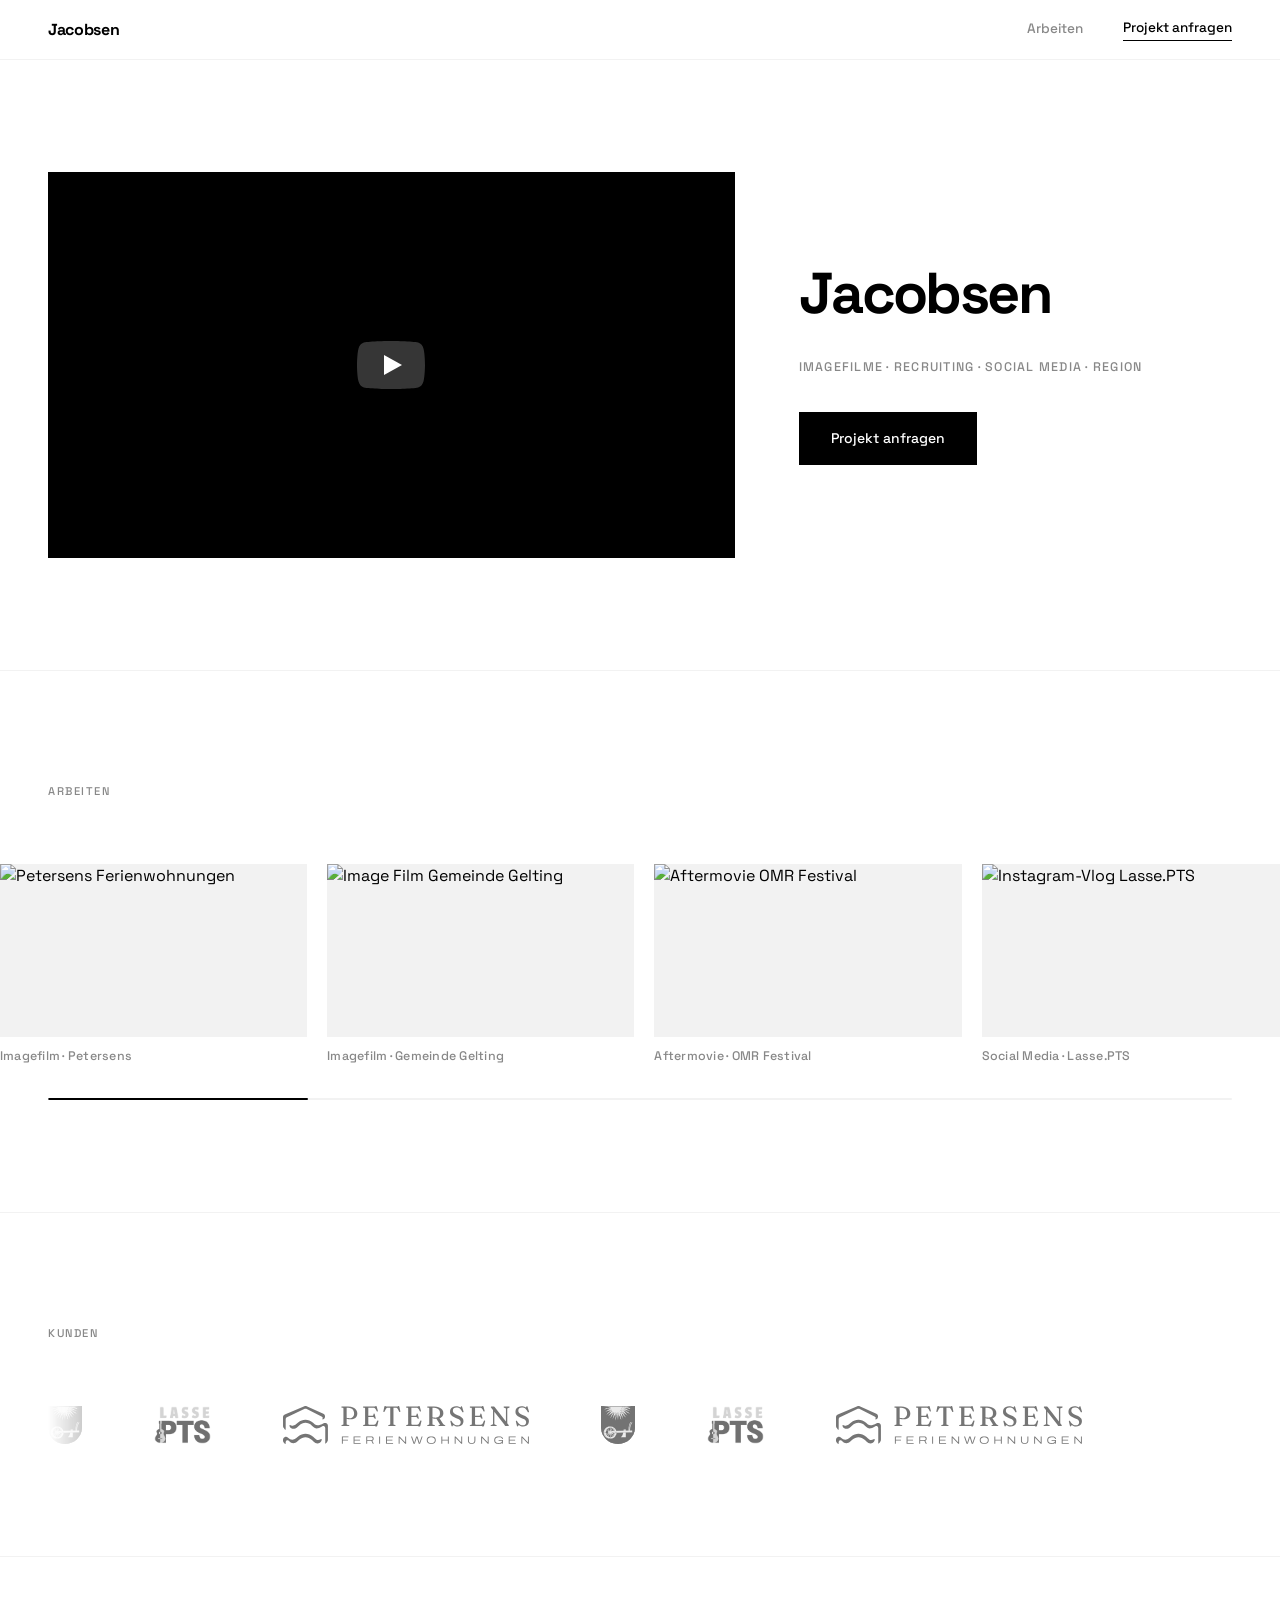
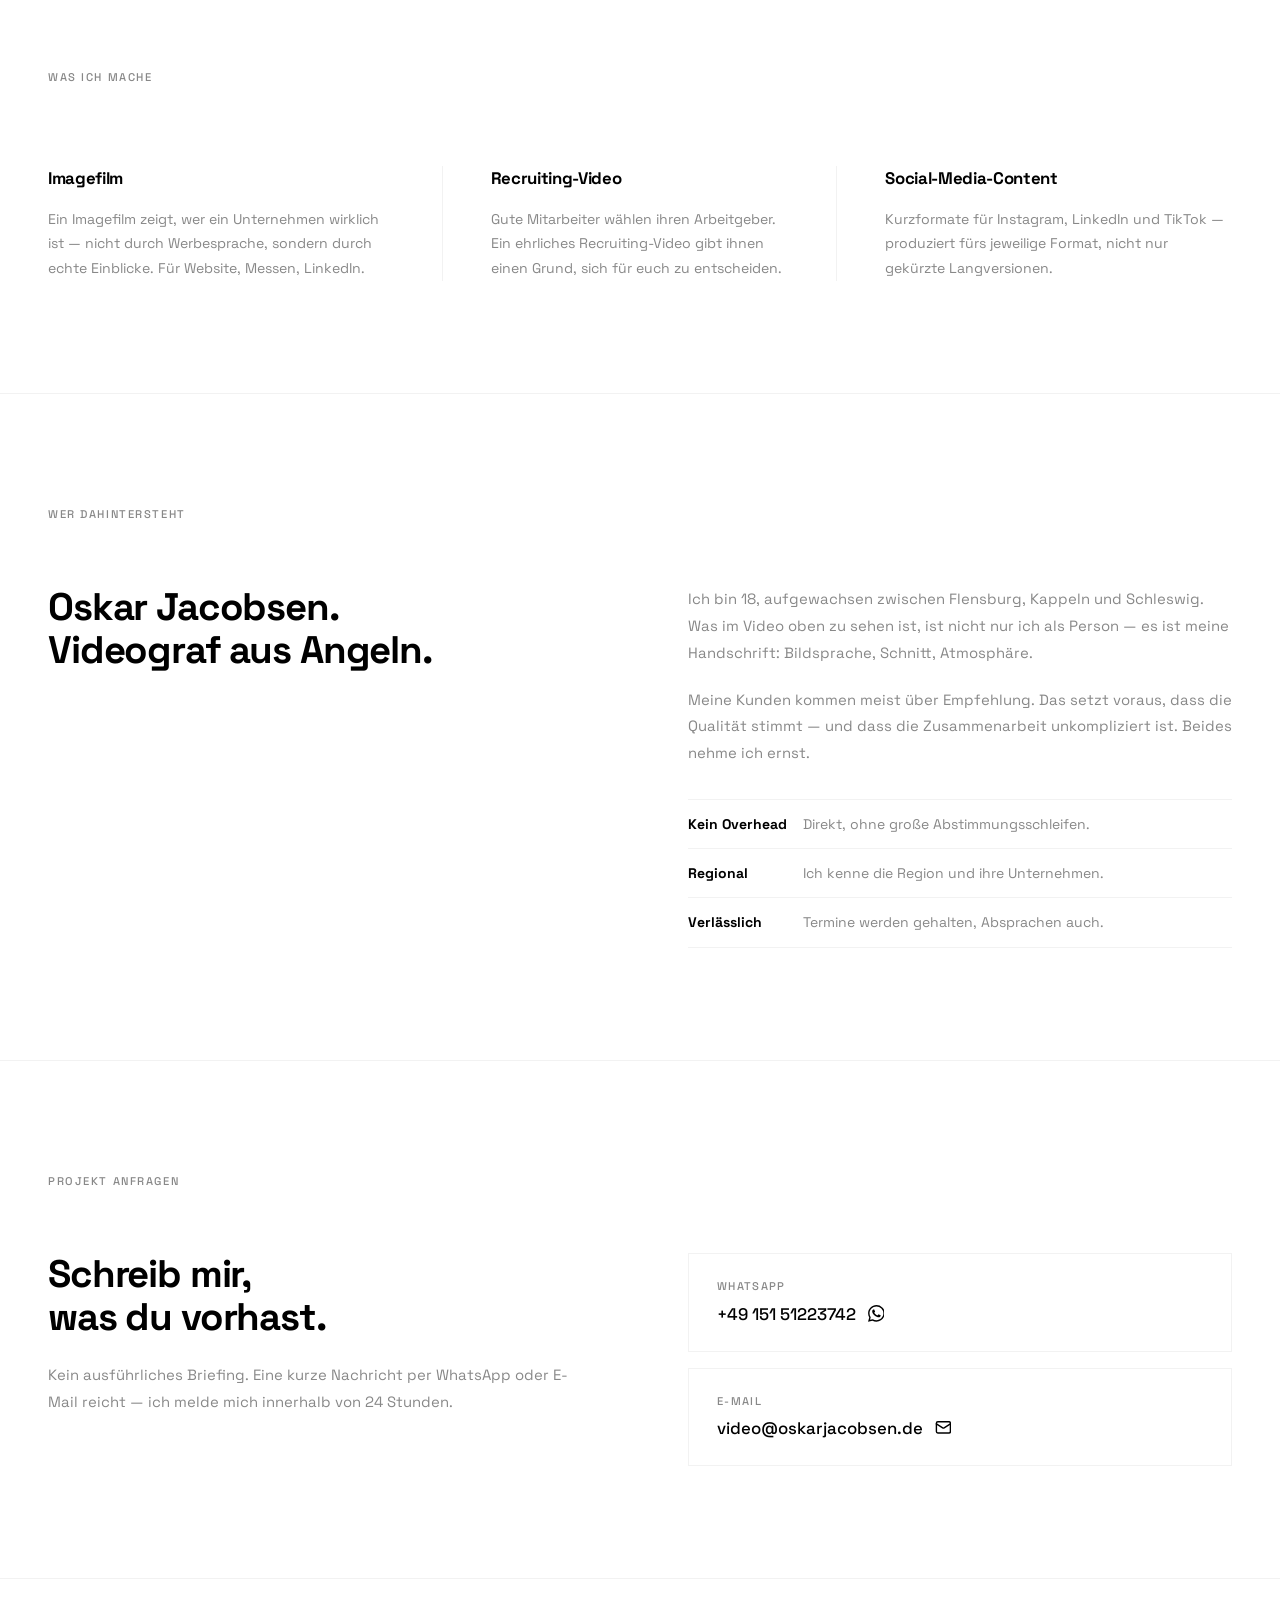
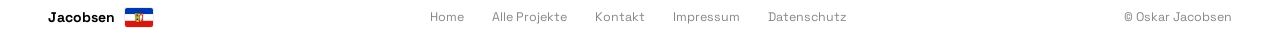
==== commit 4d8f0637: "Marquee: grayscale logos (keep shape), add Lasse.PTS, fix white Petersens logo - Logo filter brightn" ====
--- a/index.html
+++ b/index.html
@@ -202,6 +202,7 @@
       <div class="marquee-track" data-marquee>
         <!-- LOGOS:START -->
         <img class="marquee-logo" src="kunden-logos/gemeinde-gelting.svg" alt="Kunde: Gemeinde Gelting" loading="lazy" />
+        <img class="marquee-logo" src="kunden-logos/lasse-pts.png" alt="Kunde: Lasse Pts" loading="lazy" />
         <img class="marquee-logo" src="kunden-logos/petersens.svg" alt="Kunde: Petersens" loading="lazy" />
       <!-- LOGOS:END -->
       </div>
--- a/style.css
+++ b/style.css
@@ -362,11 +362,11 @@
   height: 38px;
   width: auto;
   flex: 0 0 auto;
-  filter: brightness(0);   /* einheitliche dunkle Silhouette (monochrom) */
-  opacity: 0.45;
-  transition: opacity 0.3s ease;
-}
-.marquee-logo:hover { opacity: 0.8; }
+  filter: grayscale(100%);   /* entsättigt, Form bleibt erhalten */
+  opacity: 0.6;
+  transition: filter 0.3s ease, opacity 0.3s ease;
+}
+.marquee-logo:hover { filter: grayscale(0%); opacity: 1; }
 
 @keyframes marquee {
   from { transform: translateX(0); }
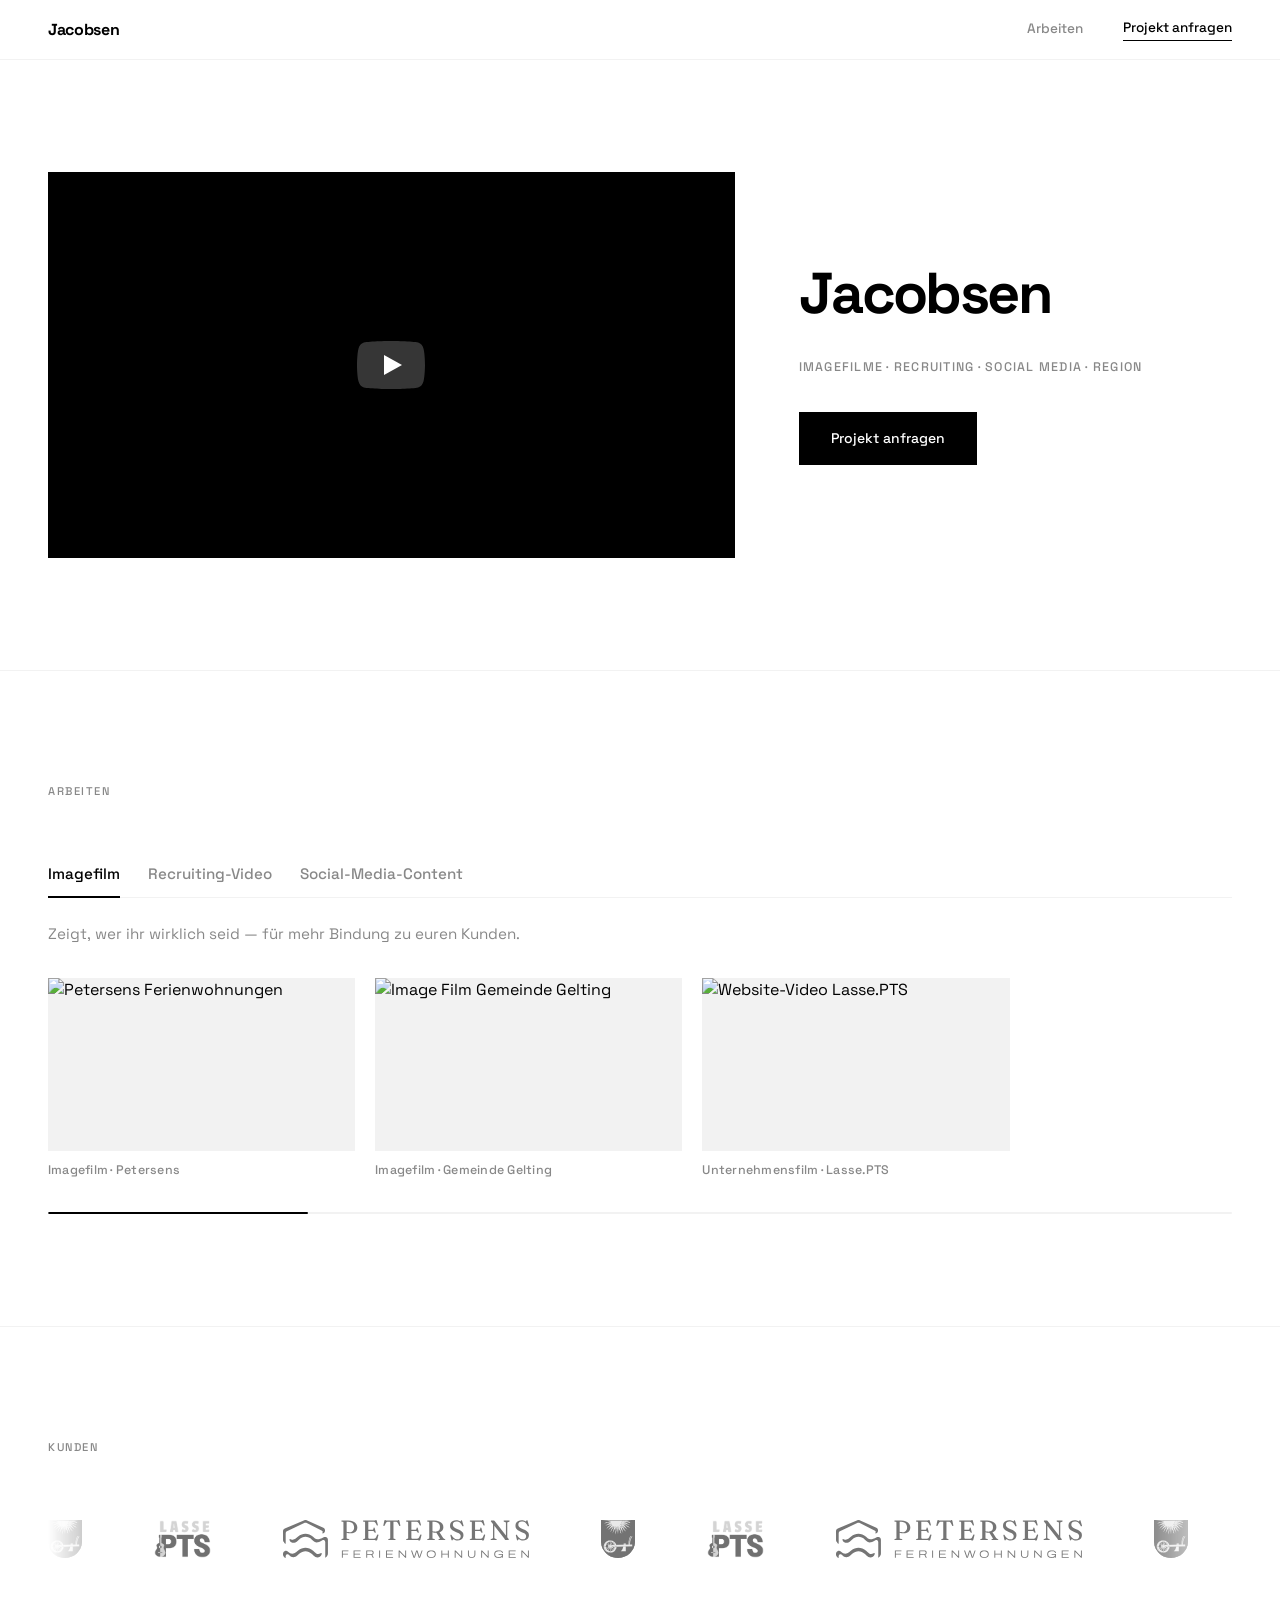
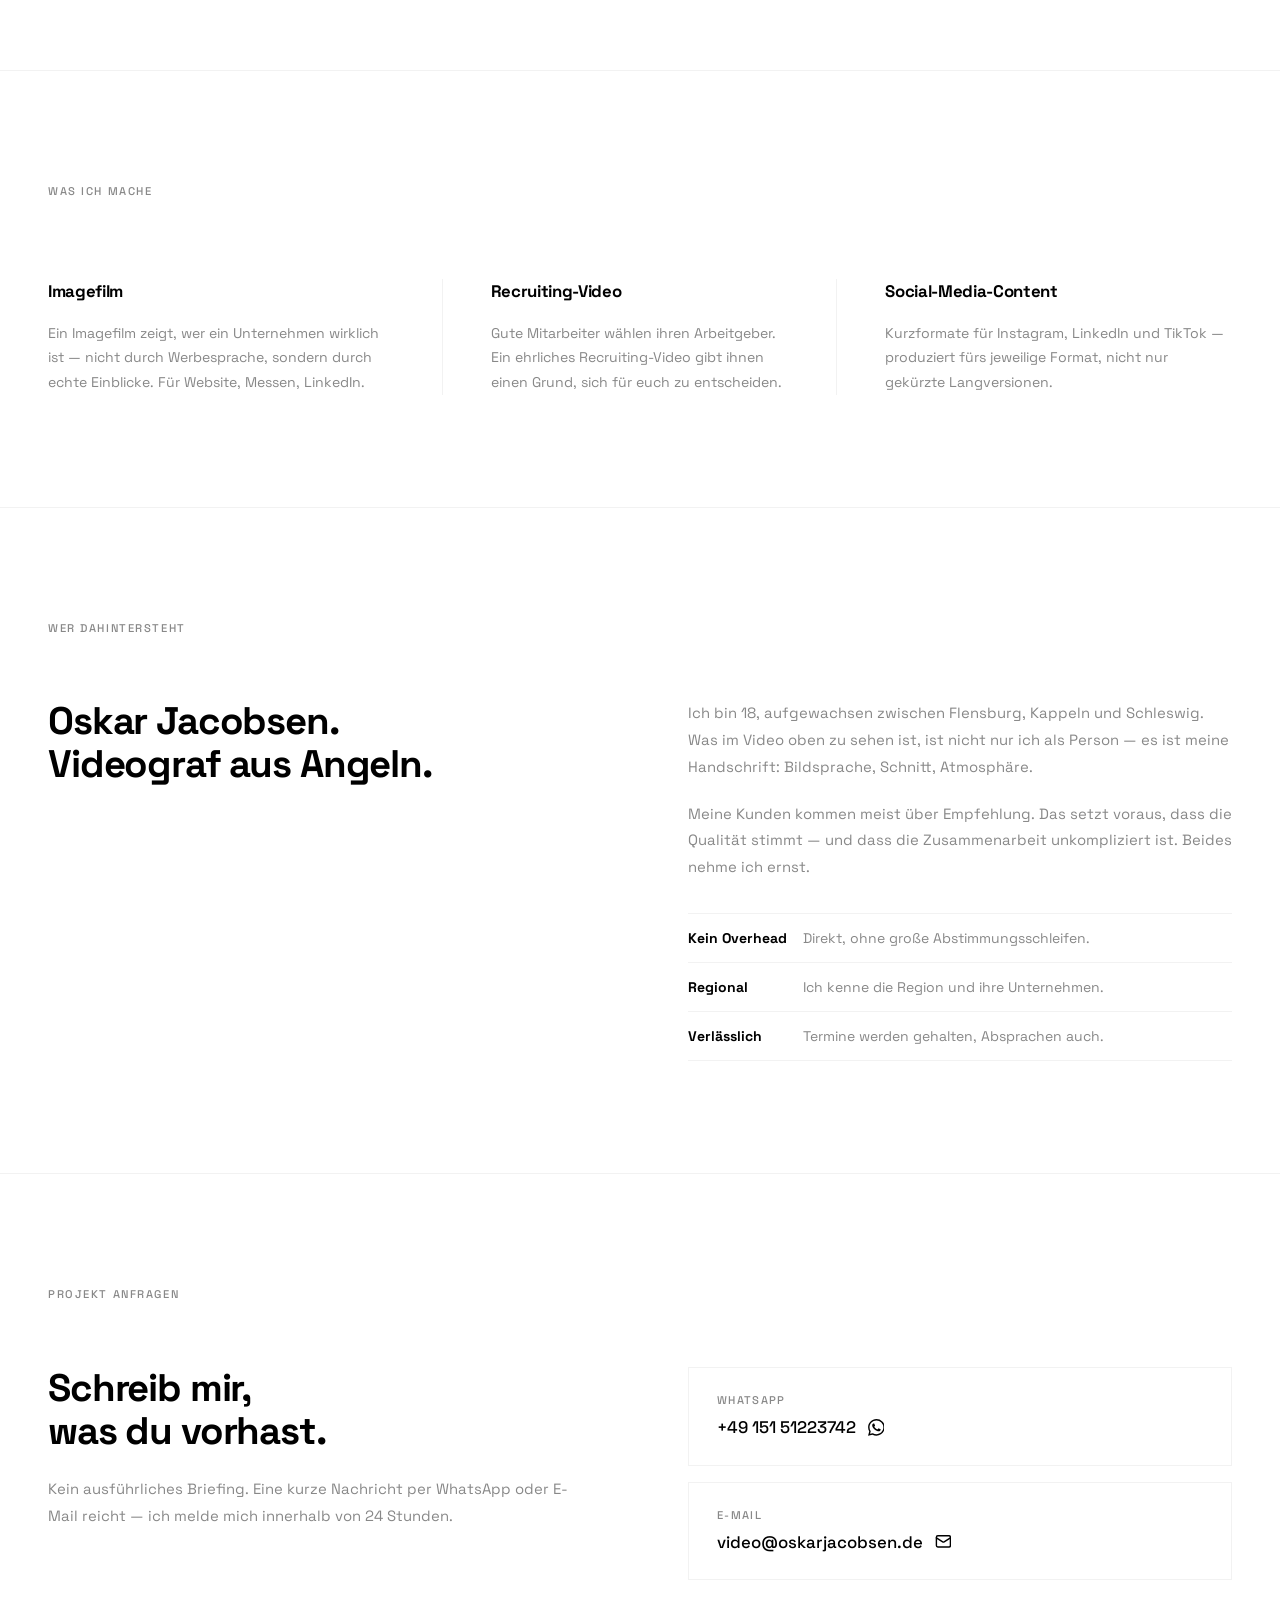
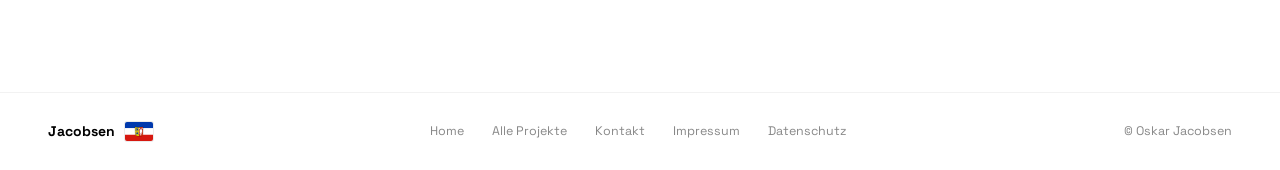
==== commit 19249627: "Projects: tab/filter system (Imagefilm/Recruiting/Social) linking service + example - Add category f" ====
--- a/index.html
+++ b/index.html
@@ -83,9 +83,8 @@
   <!-- js-Klasse sofort setzen, damit Reveal-Elemente nur mit JS versteckt werden (kein FOUC, no-JS-sicher) -->
   <script>document.documentElement.classList.add('js');</script>
 
-  <!-- Animationen: leichte Reveals (IO) + zwei Premium-Effekte (GSAP, lokal, deferred) -->
+  <!-- Animationen: Reveals (IO), Hero-Intro (GSAP), Marquee & Tab-Filter — lokal, deferred -->
   <script src="js/gsap.min.js" defer></script>
-  <script src="js/ScrollTrigger.min.js" defer></script>
   <script src="js/animations.js" defer></script>
 </head>
 <body>
@@ -121,78 +120,97 @@
   <section class="portfolio" id="arbeiten">
     <span class="section-label" data-reveal>Arbeiten</span>
 
-    <div class="portfolio-hscroll">
-      <div class="portfolio-track">
-        <!-- PROJECTS:INDEX:START -->
-        <a class="portfolio-item" href="https://youtu.be/_LAC2w1k5po" target="_blank" rel="noopener noreferrer"
-           aria-label="Petersens Ferienwohnungen auf YouTube ansehen (öffnet in neuem Tab)">
-          <div class="portfolio-thumb">
-            <img src="https://img.youtube.com/vi/_LAC2w1k5po/maxresdefault.jpg" alt="Petersens Ferienwohnungen" loading="lazy" width="640" height="360" />
-            <span class="portfolio-arrow" aria-hidden="true">↗</span>
+    <!-- PROJECTS:INDEX:START -->
+      <div class="tabs" role="tablist" aria-label="Leistungen">
+        <button class="tab is-active" type="button" role="tab" id="tab-imagefilm" data-tab="imagefilm" aria-selected="true" aria-controls="panel-imagefilm">Imagefilm</button>
+        <button class="tab" type="button" role="tab" id="tab-recruiting" data-tab="recruiting" aria-selected="false" aria-controls="panel-recruiting">Recruiting-Video</button>
+        <button class="tab" type="button" role="tab" id="tab-social" data-tab="social" aria-selected="false" aria-controls="panel-social">Social-Media-Content</button>
+      </div>
+      <div class="tab-panel is-active" id="panel-imagefilm" data-panel="imagefilm" role="tabpanel" aria-labelledby="tab-imagefilm">
+        <p class="tab-benefit">Zeigt, wer ihr wirklich seid — für mehr Bindung zu euren Kunden.</p>
+        <div class="portfolio-hscroll">
+          <div class="portfolio-track">
+            <a class="portfolio-item" href="https://youtu.be/_LAC2w1k5po" target="_blank" rel="noopener noreferrer"
+               aria-label="Petersens Ferienwohnungen auf YouTube ansehen (öffnet in neuem Tab)">
+              <div class="portfolio-thumb">
+                <img src="https://img.youtube.com/vi/_LAC2w1k5po/maxresdefault.jpg" alt="Petersens Ferienwohnungen" loading="lazy" width="640" height="360" />
+                <span class="portfolio-arrow" aria-hidden="true">↗</span>
+              </div>
+              <p class="portfolio-label">Imagefilm&thinsp;·&thinsp;Petersens</p>
+            </a>
+            <a class="portfolio-item" href="https://youtu.be/sSnNlWChtXg" target="_blank" rel="noopener noreferrer"
+               aria-label="Image Film Gemeinde Gelting auf YouTube ansehen (öffnet in neuem Tab)">
+              <div class="portfolio-thumb">
+                <img src="https://img.youtube.com/vi/sSnNlWChtXg/maxresdefault.jpg" alt="Image Film Gemeinde Gelting" loading="lazy" width="640" height="360" />
+                <span class="portfolio-arrow" aria-hidden="true">↗</span>
+              </div>
+              <p class="portfolio-label">Imagefilm&thinsp;·&thinsp;Gemeinde Gelting</p>
+            </a>
+            <a class="portfolio-item" href="https://youtu.be/yFh_gb379-c" target="_blank" rel="noopener noreferrer"
+               aria-label="Website-Video Lasse.PTS auf YouTube ansehen (öffnet in neuem Tab)">
+              <div class="portfolio-thumb">
+                <img src="https://img.youtube.com/vi/yFh_gb379-c/maxresdefault.jpg" alt="Website-Video Lasse.PTS" loading="lazy" width="640" height="360" />
+                <span class="portfolio-arrow" aria-hidden="true">↗</span>
+              </div>
+              <p class="portfolio-label">Unternehmensfilm&thinsp;·&thinsp;Lasse.PTS</p>
+            </a>
           </div>
-          <p class="portfolio-label">Imagefilm&thinsp;·&thinsp;Petersens</p>
-        </a>
-        <a class="portfolio-item" href="https://youtu.be/sSnNlWChtXg" target="_blank" rel="noopener noreferrer"
-           aria-label="Image Film Gemeinde Gelting auf YouTube ansehen (öffnet in neuem Tab)">
-          <div class="portfolio-thumb">
-            <img src="https://img.youtube.com/vi/sSnNlWChtXg/maxresdefault.jpg" alt="Image Film Gemeinde Gelting" loading="lazy" width="640" height="360" />
-            <span class="portfolio-arrow" aria-hidden="true">↗</span>
+        </div>
+        <div class="portfolio-progress" aria-hidden="true"><span class="portfolio-progress-bar"></span></div>
+      </div>
+      <div class="tab-panel" id="panel-recruiting" data-panel="recruiting" role="tabpanel" aria-labelledby="tab-recruiting">
+        <p class="tab-benefit">Gibt den richtigen Leuten einen Grund, sich für euch zu entscheiden.</p>
+        <p class="tab-empty">Hier entsteht gerade das erste Beispiel. Du hast ein Recruiting-Projekt? <a href="#anfragen">Schreib mir.</a></p>
+      </div>
+      <div class="tab-panel" id="panel-social" data-panel="social" role="tabpanel" aria-labelledby="tab-social">
+        <p class="tab-benefit">Kurzformate, die fürs jeweilige Format gemacht sind — nicht nur gekürzt.</p>
+        <div class="portfolio-hscroll">
+          <div class="portfolio-track">
+            <a class="portfolio-item" href="https://youtu.be/DsY7qK6Mrjc" target="_blank" rel="noopener noreferrer"
+               aria-label="Aftermovie OMR Festival auf YouTube ansehen (öffnet in neuem Tab)">
+              <div class="portfolio-thumb">
+                <img src="https://img.youtube.com/vi/DsY7qK6Mrjc/maxresdefault.jpg" alt="Aftermovie OMR Festival" loading="lazy" width="640" height="360" />
+                <span class="portfolio-arrow" aria-hidden="true">↗</span>
+              </div>
+              <p class="portfolio-label">Aftermovie&thinsp;·&thinsp;OMR Festival</p>
+            </a>
+            <a class="portfolio-item" href="https://youtube.com/shorts/CHl51cqaKss" target="_blank" rel="noopener noreferrer"
+               aria-label="Instagram-Vlog Lasse.PTS auf YouTube ansehen (öffnet in neuem Tab)">
+              <div class="portfolio-thumb">
+                <img src="https://img.youtube.com/vi/CHl51cqaKss/maxresdefault.jpg" alt="Instagram-Vlog Lasse.PTS" loading="lazy" width="640" height="360" />
+                <span class="portfolio-arrow" aria-hidden="true">↗</span>
+              </div>
+              <p class="portfolio-label">Social Media&thinsp;·&thinsp;Lasse.PTS</p>
+            </a>
+            <a class="portfolio-item" href="https://youtube.com/shorts/nbValIpeoq8" target="_blank" rel="noopener noreferrer"
+               aria-label="Instagram-Reel Lasse.PTS auf YouTube ansehen (öffnet in neuem Tab)">
+              <div class="portfolio-thumb">
+                <img src="https://img.youtube.com/vi/nbValIpeoq8/maxresdefault.jpg" alt="Instagram-Reel Lasse.PTS" loading="lazy" width="640" height="360" />
+                <span class="portfolio-arrow" aria-hidden="true">↗</span>
+              </div>
+              <p class="portfolio-label">Social Media&thinsp;·&thinsp;Lasse.PTS</p>
+            </a>
+            <a class="portfolio-item" href="https://youtu.be/E98i3P-n10g" target="_blank" rel="noopener noreferrer"
+               aria-label="Apple Watch Ad — Don&#x27;t be afraid. auf YouTube ansehen (öffnet in neuem Tab)">
+              <div class="portfolio-thumb">
+                <img src="https://img.youtube.com/vi/E98i3P-n10g/maxresdefault.jpg" alt="Apple Watch Ad — Don&#x27;t be afraid." loading="lazy" width="640" height="360" />
+                <span class="portfolio-arrow" aria-hidden="true">↗</span>
+              </div>
+              <p class="portfolio-label">Werbeclip&thinsp;·&thinsp;Personal</p>
+            </a>
+            <a class="portfolio-item" href="https://youtu.be/5KOtt-FBdwI" target="_blank" rel="noopener noreferrer"
+               aria-label="EURO 24 Trailer — EM-Feeling pur auf YouTube ansehen (öffnet in neuem Tab)">
+              <div class="portfolio-thumb">
+                <img src="https://img.youtube.com/vi/5KOtt-FBdwI/maxresdefault.jpg" alt="EURO 24 Trailer — EM-Feeling pur" loading="lazy" width="640" height="360" />
+                <span class="portfolio-arrow" aria-hidden="true">↗</span>
+              </div>
+              <p class="portfolio-label">Trailer&thinsp;·&thinsp;Personal</p>
+            </a>
           </div>
-          <p class="portfolio-label">Imagefilm&thinsp;·&thinsp;Gemeinde Gelting</p>
-        </a>
-        <a class="portfolio-item" href="https://youtu.be/DsY7qK6Mrjc" target="_blank" rel="noopener noreferrer"
-           aria-label="Aftermovie OMR Festival auf YouTube ansehen (öffnet in neuem Tab)">
-          <div class="portfolio-thumb">
-            <img src="https://img.youtube.com/vi/DsY7qK6Mrjc/maxresdefault.jpg" alt="Aftermovie OMR Festival" loading="lazy" width="640" height="360" />
-            <span class="portfolio-arrow" aria-hidden="true">↗</span>
-          </div>
-          <p class="portfolio-label">Aftermovie&thinsp;·&thinsp;OMR Festival</p>
-        </a>
-        <a class="portfolio-item" href="https://youtube.com/shorts/CHl51cqaKss" target="_blank" rel="noopener noreferrer"
-           aria-label="Instagram-Vlog Lasse.PTS auf YouTube ansehen (öffnet in neuem Tab)">
-          <div class="portfolio-thumb">
-            <img src="https://img.youtube.com/vi/CHl51cqaKss/maxresdefault.jpg" alt="Instagram-Vlog Lasse.PTS" loading="lazy" width="640" height="360" />
-            <span class="portfolio-arrow" aria-hidden="true">↗</span>
-          </div>
-          <p class="portfolio-label">Social Media&thinsp;·&thinsp;Lasse.PTS</p>
-        </a>
-        <a class="portfolio-item" href="https://youtube.com/shorts/nbValIpeoq8" target="_blank" rel="noopener noreferrer"
-           aria-label="Instagram-Reel Lasse.PTS auf YouTube ansehen (öffnet in neuem Tab)">
-          <div class="portfolio-thumb">
-            <img src="https://img.youtube.com/vi/nbValIpeoq8/maxresdefault.jpg" alt="Instagram-Reel Lasse.PTS" loading="lazy" width="640" height="360" />
-            <span class="portfolio-arrow" aria-hidden="true">↗</span>
-          </div>
-          <p class="portfolio-label">Social Media&thinsp;·&thinsp;Lasse.PTS</p>
-        </a>
-        <a class="portfolio-item" href="https://youtu.be/yFh_gb379-c" target="_blank" rel="noopener noreferrer"
-           aria-label="Website-Video Lasse.PTS auf YouTube ansehen (öffnet in neuem Tab)">
-          <div class="portfolio-thumb">
-            <img src="https://img.youtube.com/vi/yFh_gb379-c/maxresdefault.jpg" alt="Website-Video Lasse.PTS" loading="lazy" width="640" height="360" />
-            <span class="portfolio-arrow" aria-hidden="true">↗</span>
-          </div>
-          <p class="portfolio-label">Unternehmensfilm&thinsp;·&thinsp;Lasse.PTS</p>
-        </a>
-        <a class="portfolio-item" href="https://youtu.be/E98i3P-n10g" target="_blank" rel="noopener noreferrer"
-           aria-label="Apple Watch Ad — Don&#x27;t be afraid. auf YouTube ansehen (öffnet in neuem Tab)">
-          <div class="portfolio-thumb">
-            <img src="https://img.youtube.com/vi/E98i3P-n10g/maxresdefault.jpg" alt="Apple Watch Ad — Don&#x27;t be afraid." loading="lazy" width="640" height="360" />
-            <span class="portfolio-arrow" aria-hidden="true">↗</span>
-          </div>
-          <p class="portfolio-label">Werbeclip&thinsp;·&thinsp;Personal</p>
-        </a>
-        <a class="portfolio-item" href="https://youtu.be/5KOtt-FBdwI" target="_blank" rel="noopener noreferrer"
-           aria-label="EURO 24 Trailer — EM-Feeling pur auf YouTube ansehen (öffnet in neuem Tab)">
-          <div class="portfolio-thumb">
-            <img src="https://img.youtube.com/vi/5KOtt-FBdwI/maxresdefault.jpg" alt="EURO 24 Trailer — EM-Feeling pur" loading="lazy" width="640" height="360" />
-            <span class="portfolio-arrow" aria-hidden="true">↗</span>
-          </div>
-          <p class="portfolio-label">Trailer&thinsp;·&thinsp;Personal</p>
-        </a>
-      <!-- PROJECTS:INDEX:END -->
-      </div>
-    </div>
-
-    <div class="portfolio-progress" aria-hidden="true"><span class="portfolio-progress-bar"></span></div>
+        </div>
+        <div class="portfolio-progress" aria-hidden="true"><span class="portfolio-progress-bar"></span></div>
+      </div>
+    <!-- PROJECTS:INDEX:END -->
   </section>
 
   <!-- KUNDEN (Logo-Marquee, generiert aus kunden-logos/) -->
--- a/style.css
+++ b/style.css
@@ -186,7 +186,7 @@
   transition: background 0.3s ease, transform 0.3s ease;
 }
 
-.hero-cta:hover { background: var(--gray); transform: scale(1.06); }
+.hero-cta:hover { background: var(--gray); transform: scale(1.15); }
 
 /* ─── SECTION BASE ─── */
 section {
@@ -290,13 +290,91 @@
   .portfolio-item { flex-basis: clamp(300px, 24vw, 380px); scroll-snap-align: start; }
 }
 
-/* Desktop-Pin (per JS aktiviert): GSAP steuert den Track, kein nativer Scroll */
-.portfolio.is-hpin .portfolio-hscroll {
+/* ─── TABS / FILTER ─── */
+.tabs {
+  display: flex;
+  flex-wrap: wrap;
+  gap: 0.25rem 1.75rem;
+  margin-bottom: 1.5rem;
+  border-bottom: 1px solid var(--off-white);
+}
+.tab {
+  appearance: none;
+  -webkit-appearance: none;
+  background: none;
+  border: 0;
+  font-family: var(--font);
+  font-size: 0.95rem;
+  font-weight: 500;
+  color: var(--gray);
+  padding: 0 0 0.85rem;
+  cursor: pointer;
+  position: relative;
+  white-space: nowrap;
+  transition: color 0.25s ease;
+}
+.tab:hover { color: var(--black); }
+.tab.is-active { color: var(--black); }
+.tab.is-active::after {
+  content: "";
+  position: absolute;
+  left: 0; right: 0; bottom: -1px;
+  height: 2px;
+  background: var(--black);
+}
+
+.tab-benefit {
+  font-size: 0.95rem;
+  color: var(--gray);
+  line-height: 1.6;
+  max-width: 48ch;
+  margin-bottom: 2rem;
+}
+
+.tab-empty {
+  font-size: 0.95rem;
+  color: var(--gray);
+  line-height: 1.7;
+  padding: 1rem 0 0.5rem;
+}
+.tab-empty a { color: var(--black); border-bottom: 1px solid currentColor; }
+
+/* Panels: alle im DOM (SEO-lesbar), nur das aktive sichtbar */
+.tab-panel { display: none; }
+.tab-panel.is-active { display: block; }
+
+/* Einzelnes Video: zentriert, kein Scroll */
+.portfolio-hscroll.is-single {
   overflow: visible;
   scroll-snap-type: none;
   margin: 0;
 }
-.portfolio.is-hpin .portfolio-track { padding: 0; }
+.portfolio-hscroll.is-single .portfolio-track {
+  width: auto;
+  padding: 0;
+  justify-content: center;
+}
+.portfolio-hscroll.is-single .portfolio-item {
+  flex: 0 0 min(560px, 100%);
+  max-width: 560px;
+}
+
+/* Tab-Wechsel-Animation (Panel fadet, Cards gleiten gestaffelt) */
+@media (prefers-reduced-motion: no-preference) {
+  .tab-panel.is-active { animation: panelFade 0.35s ease both; }
+  .tab-panel.is-active .portfolio-item,
+  .tab-panel.is-active .project-row {
+    animation: cardIn 0.5s ease both;
+  }
+  .tab-panel.is-active .portfolio-item:nth-child(2),
+  .tab-panel.is-active .project-row:nth-child(2) { animation-delay: 0.06s; }
+  .tab-panel.is-active .portfolio-item:nth-child(3),
+  .tab-panel.is-active .project-row:nth-child(3) { animation-delay: 0.12s; }
+  .tab-panel.is-active .portfolio-item:nth-child(n+4),
+  .tab-panel.is-active .project-row:nth-child(n+4) { animation-delay: 0.18s; }
+}
+@keyframes panelFade { from { opacity: 0; } to { opacity: 1; } }
+@keyframes cardIn { from { opacity: 0; transform: translateY(16px); } to { opacity: 1; transform: none; } }
 
 /* Fortschrittsbalken */
 .portfolio-progress {
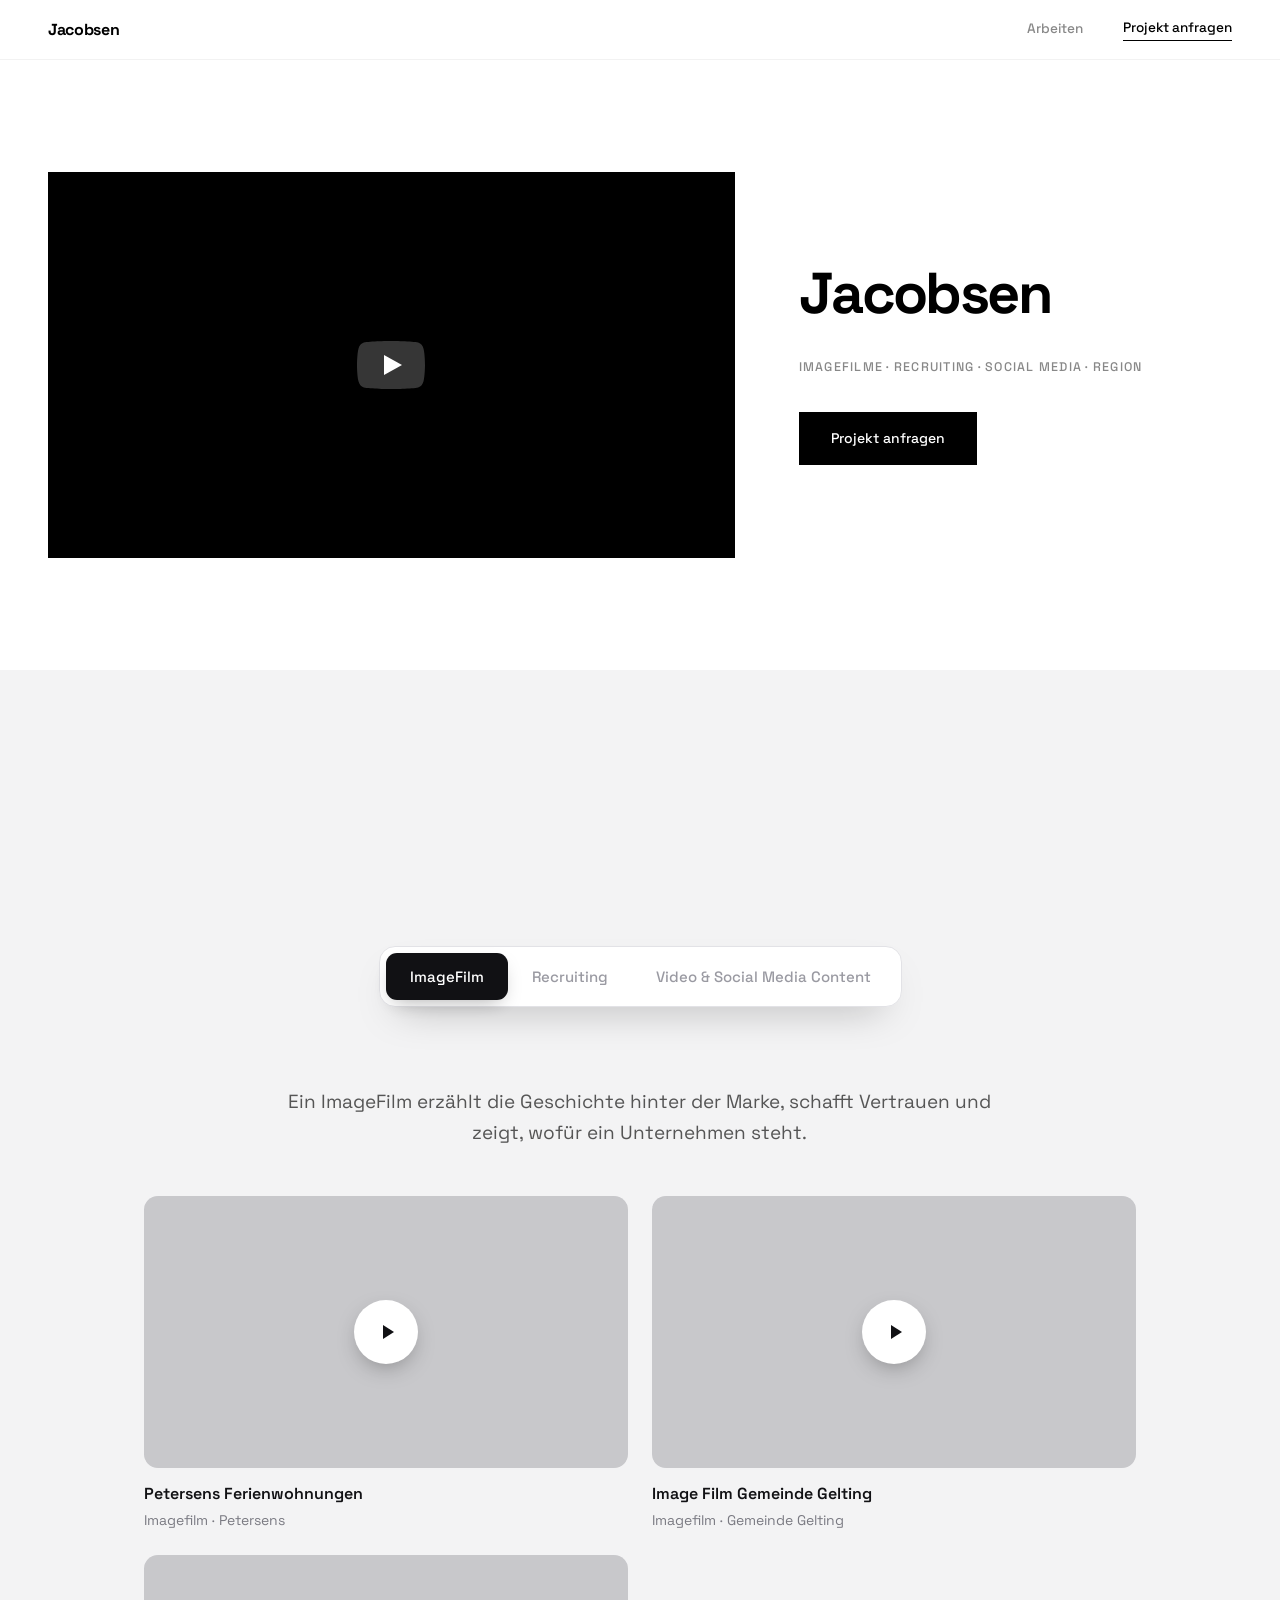
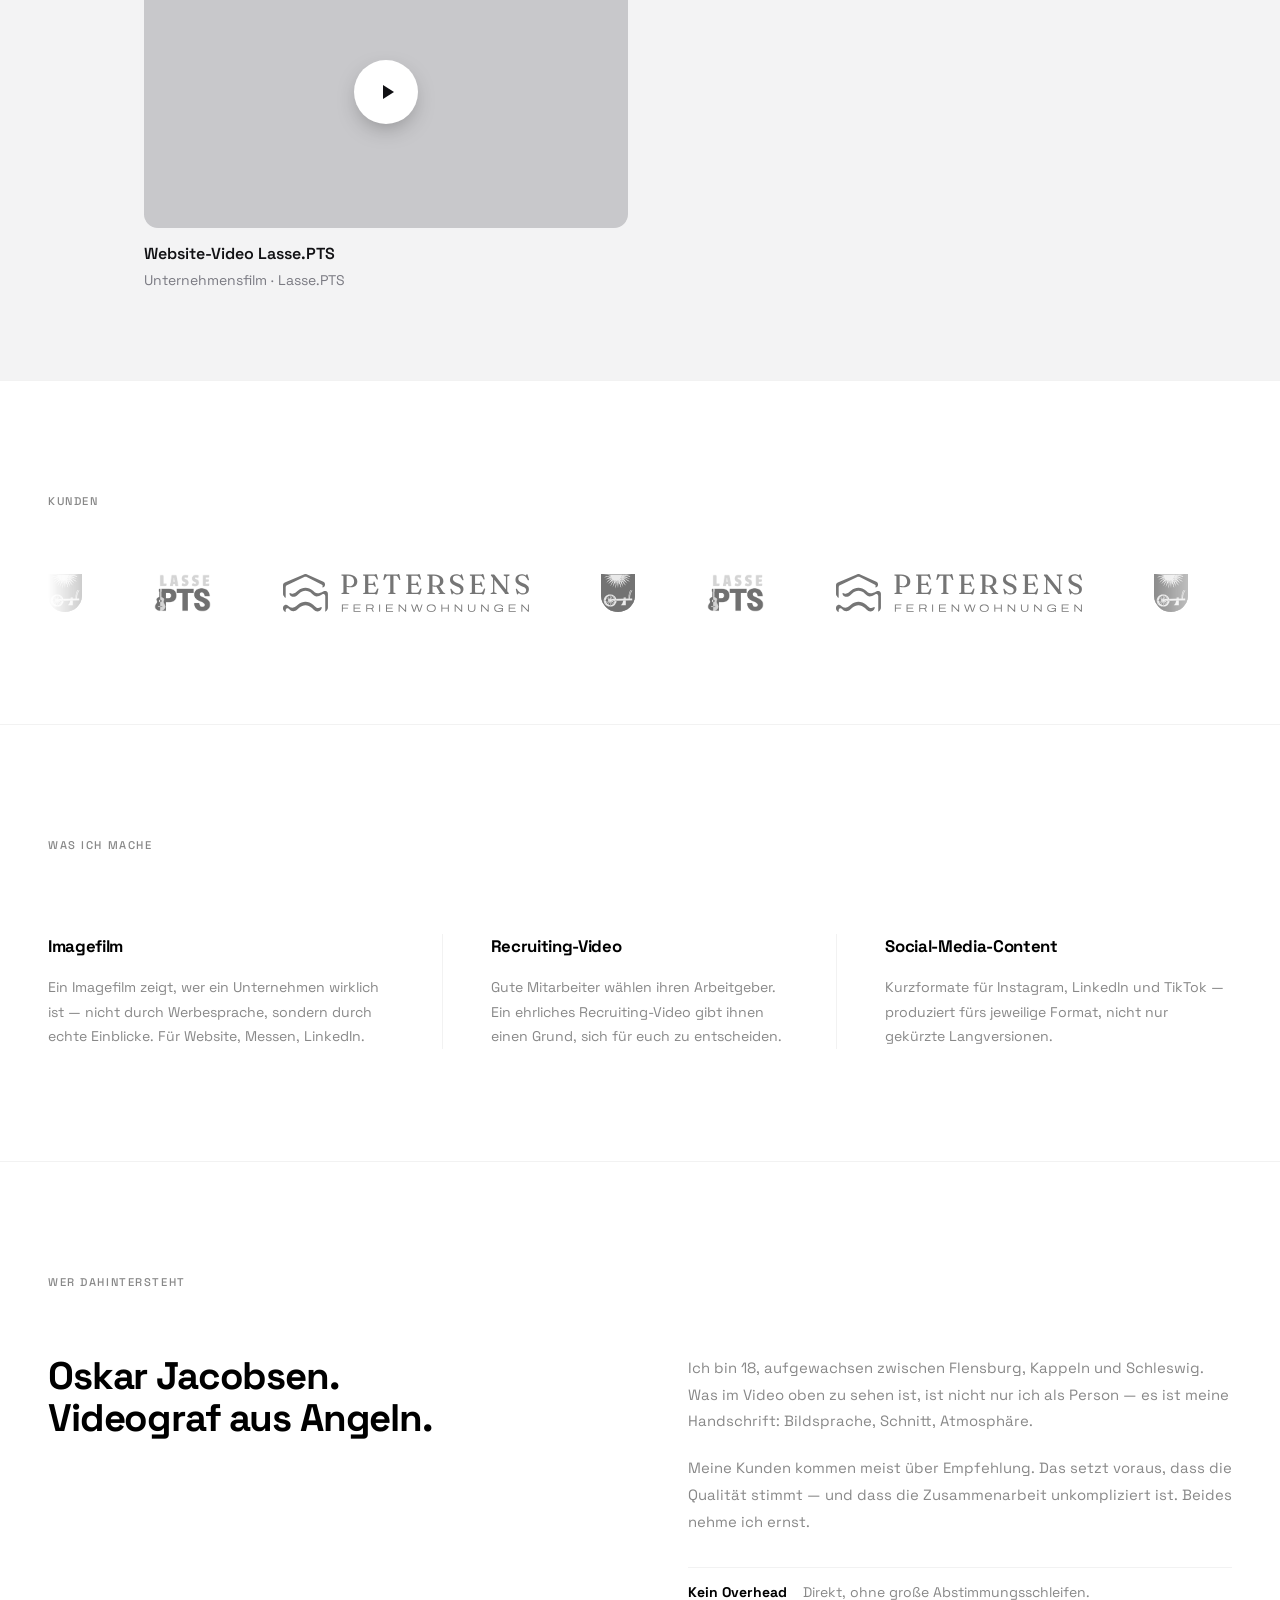
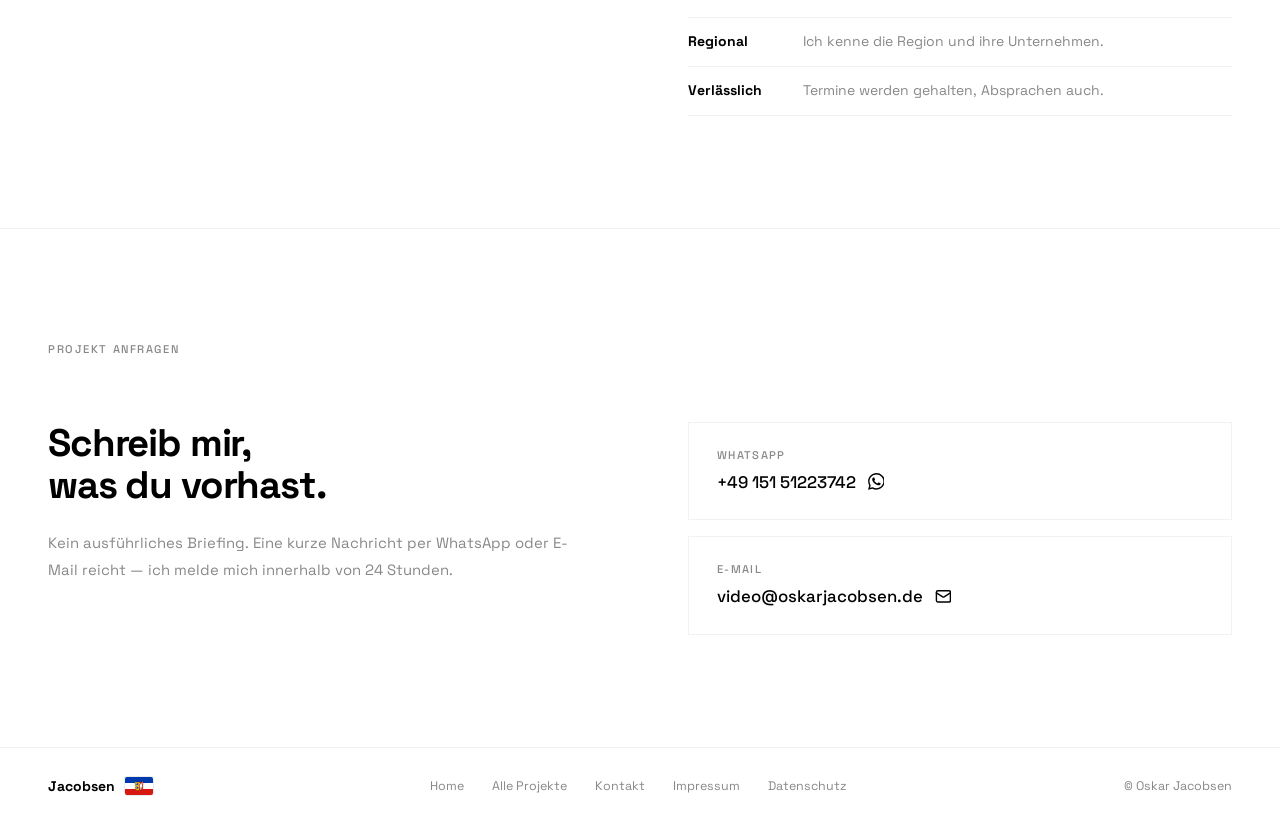
==== commit ad4ed95f: "Portfolio: segmented switcher 'Meine Arbeit' with sliding pill + carousel - Build generates segmente" ====
--- a/index.html
+++ b/index.html
@@ -117,98 +117,106 @@
   </section>
 
   <!-- ARBEITEN -->
-  <section class="portfolio" id="arbeiten">
-    <span class="section-label" data-reveal>Arbeiten</span>
+  <section class="work" id="arbeiten">
+    <span class="work-kicker" data-reveal>PORTFOLIO</span>
+    <h2 class="work-title" data-reveal>Meine Arbeit</h2>
 
     <!-- PROJECTS:INDEX:START -->
-      <div class="tabs" role="tablist" aria-label="Leistungen">
-        <button class="tab is-active" type="button" role="tab" id="tab-imagefilm" data-tab="imagefilm" aria-selected="true" aria-controls="panel-imagefilm">Imagefilm</button>
-        <button class="tab" type="button" role="tab" id="tab-recruiting" data-tab="recruiting" aria-selected="false" aria-controls="panel-recruiting">Recruiting-Video</button>
-        <button class="tab" type="button" role="tab" id="tab-social" data-tab="social" aria-selected="false" aria-controls="panel-social">Social-Media-Content</button>
-      </div>
-      <div class="tab-panel is-active" id="panel-imagefilm" data-panel="imagefilm" role="tabpanel" aria-labelledby="tab-imagefilm">
-        <p class="tab-benefit">Zeigt, wer ihr wirklich seid — für mehr Bindung zu euren Kunden.</p>
-        <div class="portfolio-hscroll">
-          <div class="portfolio-track">
-            <a class="portfolio-item" href="https://youtu.be/_LAC2w1k5po" target="_blank" rel="noopener noreferrer"
-               aria-label="Petersens Ferienwohnungen auf YouTube ansehen (öffnet in neuem Tab)">
-              <div class="portfolio-thumb">
-                <img src="https://img.youtube.com/vi/_LAC2w1k5po/maxresdefault.jpg" alt="Petersens Ferienwohnungen" loading="lazy" width="640" height="360" />
-                <span class="portfolio-arrow" aria-hidden="true">↗</span>
-              </div>
-              <p class="portfolio-label">Imagefilm&thinsp;·&thinsp;Petersens</p>
-            </a>
-            <a class="portfolio-item" href="https://youtu.be/sSnNlWChtXg" target="_blank" rel="noopener noreferrer"
-               aria-label="Image Film Gemeinde Gelting auf YouTube ansehen (öffnet in neuem Tab)">
-              <div class="portfolio-thumb">
-                <img src="https://img.youtube.com/vi/sSnNlWChtXg/maxresdefault.jpg" alt="Image Film Gemeinde Gelting" loading="lazy" width="640" height="360" />
-                <span class="portfolio-arrow" aria-hidden="true">↗</span>
-              </div>
-              <p class="portfolio-label">Imagefilm&thinsp;·&thinsp;Gemeinde Gelting</p>
-            </a>
-            <a class="portfolio-item" href="https://youtu.be/yFh_gb379-c" target="_blank" rel="noopener noreferrer"
-               aria-label="Website-Video Lasse.PTS auf YouTube ansehen (öffnet in neuem Tab)">
-              <div class="portfolio-thumb">
-                <img src="https://img.youtube.com/vi/yFh_gb379-c/maxresdefault.jpg" alt="Website-Video Lasse.PTS" loading="lazy" width="640" height="360" />
-                <span class="portfolio-arrow" aria-hidden="true">↗</span>
-              </div>
-              <p class="portfolio-label">Unternehmensfilm&thinsp;·&thinsp;Lasse.PTS</p>
-            </a>
+      <div class="switch" role="tablist" aria-label="Leistungen">
+        <div class="switch-pill" aria-hidden="true"></div>
+        <button class="switch-btn is-active" type="button" role="tab" data-i="0" aria-selected="true"><span>ImageFilm</span></button>
+        <button class="switch-btn" type="button" role="tab" data-i="1" aria-selected="false"><span>Recruiting</span></button>
+        <button class="switch-btn" type="button" role="tab" data-i="2" aria-selected="false"><span>Video &amp; Social Media Content</span></button>
+      </div>
+      <div class="work-carousel">
+        <div class="work-track">
+        <div class="work-panel" role="tabpanel">
+          <p class="work-goal">Ein ImageFilm erzählt die Geschichte hinter der Marke, schafft Vertrauen und zeigt, wofür ein Unternehmen steht.</p>
+          <div class="video-grid">
+            <div class="video-card">
+              <button class="video-embed" type="button" data-id="_LAC2w1k5po" data-title="Petersens Ferienwohnungen"
+                      aria-label="Video abspielen: Petersens Ferienwohnungen"
+                      style="background-image:url('https://img.youtube.com/vi/_LAC2w1k5po/maxresdefault.jpg')">
+                <span class="video-play" aria-hidden="true"><svg viewBox="0 0 24 24" width="24" height="24"><path d="M8 5v14l11-7z" fill="currentColor"/></svg></span>
+              </button>
+              <p class="video-card-title">Petersens Ferienwohnungen</p>
+              <p class="video-card-note">Imagefilm · Petersens</p>
+            </div>
+            <div class="video-card">
+              <button class="video-embed" type="button" data-id="sSnNlWChtXg" data-title="Image Film Gemeinde Gelting"
+                      aria-label="Video abspielen: Image Film Gemeinde Gelting"
+                      style="background-image:url('https://img.youtube.com/vi/sSnNlWChtXg/maxresdefault.jpg')">
+                <span class="video-play" aria-hidden="true"><svg viewBox="0 0 24 24" width="24" height="24"><path d="M8 5v14l11-7z" fill="currentColor"/></svg></span>
+              </button>
+              <p class="video-card-title">Image Film Gemeinde Gelting</p>
+              <p class="video-card-note">Imagefilm · Gemeinde Gelting</p>
+            </div>
+            <div class="video-card">
+              <button class="video-embed" type="button" data-id="yFh_gb379-c" data-title="Website-Video Lasse.PTS"
+                      aria-label="Video abspielen: Website-Video Lasse.PTS"
+                      style="background-image:url('https://img.youtube.com/vi/yFh_gb379-c/maxresdefault.jpg')">
+                <span class="video-play" aria-hidden="true"><svg viewBox="0 0 24 24" width="24" height="24"><path d="M8 5v14l11-7z" fill="currentColor"/></svg></span>
+              </button>
+              <p class="video-card-title">Website-Video Lasse.PTS</p>
+              <p class="video-card-note">Unternehmensfilm · Lasse.PTS</p>
+            </div>
           </div>
         </div>
-        <div class="portfolio-progress" aria-hidden="true"><span class="portfolio-progress-bar"></span></div>
-      </div>
-      <div class="tab-panel" id="panel-recruiting" data-panel="recruiting" role="tabpanel" aria-labelledby="tab-recruiting">
-        <p class="tab-benefit">Gibt den richtigen Leuten einen Grund, sich für euch zu entscheiden.</p>
-        <p class="tab-empty">Hier entsteht gerade das erste Beispiel. Du hast ein Recruiting-Projekt? <a href="#anfragen">Schreib mir.</a></p>
-      </div>
-      <div class="tab-panel" id="panel-social" data-panel="social" role="tabpanel" aria-labelledby="tab-social">
-        <p class="tab-benefit">Kurzformate, die fürs jeweilige Format gemacht sind — nicht nur gekürzt.</p>
-        <div class="portfolio-hscroll">
-          <div class="portfolio-track">
-            <a class="portfolio-item" href="https://youtu.be/DsY7qK6Mrjc" target="_blank" rel="noopener noreferrer"
-               aria-label="Aftermovie OMR Festival auf YouTube ansehen (öffnet in neuem Tab)">
-              <div class="portfolio-thumb">
-                <img src="https://img.youtube.com/vi/DsY7qK6Mrjc/maxresdefault.jpg" alt="Aftermovie OMR Festival" loading="lazy" width="640" height="360" />
-                <span class="portfolio-arrow" aria-hidden="true">↗</span>
-              </div>
-              <p class="portfolio-label">Aftermovie&thinsp;·&thinsp;OMR Festival</p>
-            </a>
-            <a class="portfolio-item" href="https://youtube.com/shorts/CHl51cqaKss" target="_blank" rel="noopener noreferrer"
-               aria-label="Instagram-Vlog Lasse.PTS auf YouTube ansehen (öffnet in neuem Tab)">
-              <div class="portfolio-thumb">
-                <img src="https://img.youtube.com/vi/CHl51cqaKss/maxresdefault.jpg" alt="Instagram-Vlog Lasse.PTS" loading="lazy" width="640" height="360" />
-                <span class="portfolio-arrow" aria-hidden="true">↗</span>
-              </div>
-              <p class="portfolio-label">Social Media&thinsp;·&thinsp;Lasse.PTS</p>
-            </a>
-            <a class="portfolio-item" href="https://youtube.com/shorts/nbValIpeoq8" target="_blank" rel="noopener noreferrer"
-               aria-label="Instagram-Reel Lasse.PTS auf YouTube ansehen (öffnet in neuem Tab)">
-              <div class="portfolio-thumb">
-                <img src="https://img.youtube.com/vi/nbValIpeoq8/maxresdefault.jpg" alt="Instagram-Reel Lasse.PTS" loading="lazy" width="640" height="360" />
-                <span class="portfolio-arrow" aria-hidden="true">↗</span>
-              </div>
-              <p class="portfolio-label">Social Media&thinsp;·&thinsp;Lasse.PTS</p>
-            </a>
-            <a class="portfolio-item" href="https://youtu.be/E98i3P-n10g" target="_blank" rel="noopener noreferrer"
-               aria-label="Apple Watch Ad — Don&#x27;t be afraid. auf YouTube ansehen (öffnet in neuem Tab)">
-              <div class="portfolio-thumb">
-                <img src="https://img.youtube.com/vi/E98i3P-n10g/maxresdefault.jpg" alt="Apple Watch Ad — Don&#x27;t be afraid." loading="lazy" width="640" height="360" />
-                <span class="portfolio-arrow" aria-hidden="true">↗</span>
-              </div>
-              <p class="portfolio-label">Werbeclip&thinsp;·&thinsp;Personal</p>
-            </a>
-            <a class="portfolio-item" href="https://youtu.be/5KOtt-FBdwI" target="_blank" rel="noopener noreferrer"
-               aria-label="EURO 24 Trailer — EM-Feeling pur auf YouTube ansehen (öffnet in neuem Tab)">
-              <div class="portfolio-thumb">
-                <img src="https://img.youtube.com/vi/5KOtt-FBdwI/maxresdefault.jpg" alt="EURO 24 Trailer — EM-Feeling pur" loading="lazy" width="640" height="360" />
-                <span class="portfolio-arrow" aria-hidden="true">↗</span>
-              </div>
-              <p class="portfolio-label">Trailer&thinsp;·&thinsp;Personal</p>
-            </a>
+        <div class="work-panel" role="tabpanel">
+          <p class="work-goal">Zeigt euch als Arbeitgeber von der besten Seite und spricht genau die Talente an, die zu euch passen.</p>
+          <p class="work-empty">Hier entsteht gerade das erste Beispiel. Du hast ein Recruiting-Projekt? <a href="#anfragen">Schreib mir.</a></p>
+        </div>
+        <div class="work-panel" role="tabpanel">
+          <p class="work-goal">Kurze, schnelle Inhalte für Reichweite und Präsenz im Feed — plattformoptimiert produziert.</p>
+          <div class="video-grid">
+            <div class="video-card">
+              <button class="video-embed" type="button" data-id="DsY7qK6Mrjc" data-title="Aftermovie OMR Festival"
+                      aria-label="Video abspielen: Aftermovie OMR Festival"
+                      style="background-image:url('https://img.youtube.com/vi/DsY7qK6Mrjc/maxresdefault.jpg')">
+                <span class="video-play" aria-hidden="true"><svg viewBox="0 0 24 24" width="24" height="24"><path d="M8 5v14l11-7z" fill="currentColor"/></svg></span>
+              </button>
+              <p class="video-card-title">Aftermovie OMR Festival</p>
+              <p class="video-card-note">Aftermovie · OMR Festival</p>
+            </div>
+            <div class="video-card">
+              <button class="video-embed" type="button" data-id="CHl51cqaKss" data-title="Instagram-Vlog Lasse.PTS"
+                      aria-label="Video abspielen: Instagram-Vlog Lasse.PTS"
+                      style="background-image:url('https://img.youtube.com/vi/CHl51cqaKss/maxresdefault.jpg')">
+                <span class="video-play" aria-hidden="true"><svg viewBox="0 0 24 24" width="24" height="24"><path d="M8 5v14l11-7z" fill="currentColor"/></svg></span>
+              </button>
+              <p class="video-card-title">Instagram-Vlog Lasse.PTS</p>
+              <p class="video-card-note">Social Media · Lasse.PTS</p>
+            </div>
+            <div class="video-card">
+              <button class="video-embed" type="button" data-id="nbValIpeoq8" data-title="Instagram-Reel Lasse.PTS"
+                      aria-label="Video abspielen: Instagram-Reel Lasse.PTS"
+                      style="background-image:url('https://img.youtube.com/vi/nbValIpeoq8/maxresdefault.jpg')">
+                <span class="video-play" aria-hidden="true"><svg viewBox="0 0 24 24" width="24" height="24"><path d="M8 5v14l11-7z" fill="currentColor"/></svg></span>
+              </button>
+              <p class="video-card-title">Instagram-Reel Lasse.PTS</p>
+              <p class="video-card-note">Social Media · Lasse.PTS</p>
+            </div>
+            <div class="video-card">
+              <button class="video-embed" type="button" data-id="E98i3P-n10g" data-title="Apple Watch Ad — Don&#x27;t be afraid."
+                      aria-label="Video abspielen: Apple Watch Ad — Don&#x27;t be afraid."
+                      style="background-image:url('https://img.youtube.com/vi/E98i3P-n10g/maxresdefault.jpg')">
+                <span class="video-play" aria-hidden="true"><svg viewBox="0 0 24 24" width="24" height="24"><path d="M8 5v14l11-7z" fill="currentColor"/></svg></span>
+              </button>
+              <p class="video-card-title">Apple Watch Ad — Don&#x27;t be afraid.</p>
+              <p class="video-card-note">Werbeclip · Personal</p>
+            </div>
+            <div class="video-card">
+              <button class="video-embed" type="button" data-id="5KOtt-FBdwI" data-title="EURO 24 Trailer — EM-Feeling pur"
+                      aria-label="Video abspielen: EURO 24 Trailer — EM-Feeling pur"
+                      style="background-image:url('https://img.youtube.com/vi/5KOtt-FBdwI/maxresdefault.jpg')">
+                <span class="video-play" aria-hidden="true"><svg viewBox="0 0 24 24" width="24" height="24"><path d="M8 5v14l11-7z" fill="currentColor"/></svg></span>
+              </button>
+              <p class="video-card-title">EURO 24 Trailer — EM-Feeling pur</p>
+              <p class="video-card-note">Trailer · Personal</p>
+            </div>
           </div>
         </div>
-        <div class="portfolio-progress" aria-hidden="true"><span class="portfolio-progress-bar"></span></div>
+        </div>
       </div>
     <!-- PROJECTS:INDEX:END -->
   </section>
--- a/style.css
+++ b/style.css
@@ -408,6 +408,201 @@
   .hero-letter { will-change: auto; }
 }
 
+/* ─── MEINE ARBEIT (Segmented-Switcher, „Softgrau") ─── */
+.work {
+  max-width: none;
+  margin: 0;
+  background: #f3f3f4;
+  padding: 120px var(--pad) 90px;
+  display: flex;
+  flex-direction: column;
+  align-items: center;
+  text-align: center;
+}
+.work-kicker {
+  font-size: 13px;
+  letter-spacing: 5px;
+  text-transform: uppercase;
+  color: #a4a4ac;
+  font-weight: 500;
+  margin-bottom: 18px;
+}
+.work-title {
+  font-size: clamp(34px, 6vw, 52px);
+  font-weight: 600;
+  letter-spacing: -1px;
+  line-height: 1.05;
+  color: #0a0a0c;
+  margin-bottom: 64px;
+}
+
+/* Segmented Switch */
+.switch {
+  position: relative;
+  display: inline-flex;
+  padding: 6px;
+  border-radius: 16px;
+  background: #ffffff;
+  border: 1px solid #e2e2e6;
+  box-shadow: 0 18px 40px -20px rgba(0, 0, 0, 0.35);
+  max-width: 100%;
+}
+.switch-pill {
+  position: absolute;
+  top: 6px;
+  left: 0;
+  height: calc(100% - 12px);
+  width: 0;
+  border-radius: 11px;
+  background: #111114;
+  box-shadow: 0 8px 20px -8px rgba(0, 0, 0, 0.35);
+  z-index: 1;
+  transition: transform 0.5s cubic-bezier(0.22, 1, 0.36, 1),
+              width 0.5s cubic-bezier(0.22, 1, 0.36, 1);
+}
+.switch-btn {
+  position: relative;
+  z-index: 2;
+  appearance: none;
+  -webkit-appearance: none;
+  border: 0;
+  background: none;
+  font-family: var(--font);
+  font-size: 15px;
+  font-weight: 500;
+  color: #9a9aa2;
+  padding: 14px 24px;
+  white-space: nowrap;
+  cursor: pointer;
+  transition: color 0.35s ease;
+}
+.switch-btn.is-active { color: #ffffff; }
+.switch-btn span { position: relative; z-index: 2; }
+
+/* Inhalts-Carousel */
+.work-carousel {
+  width: 100%;
+  max-width: 1000px;
+  overflow: hidden;
+  margin-top: 80px;
+  transition: height 0.5s cubic-bezier(0.22, 1, 0.36, 1);
+}
+.work-track {
+  display: flex;
+  align-items: flex-start;
+  width: 300%;
+  transition: transform 0.55s cubic-bezier(0.22, 1, 0.36, 1);
+}
+.work-panel {
+  flex: 0 0 33.3333%;
+  padding: 0 4px;
+}
+.work-goal {
+  font-size: 19px;
+  line-height: 1.6;
+  color: #555555;
+  max-width: 720px;
+  margin: 0 auto 48px;
+}
+.work-empty {
+  font-size: 19px;
+  line-height: 1.6;
+  color: #555555;
+  max-width: 620px;
+  margin: 0 auto;
+}
+.work-empty a { color: #0a0a0c; border-bottom: 1px solid currentColor; }
+
+/* Video-Grid */
+.video-grid {
+  display: grid;
+  grid-template-columns: 1fr 1fr;
+  gap: 24px;
+  text-align: left;
+}
+.video-embed {
+  display: block;
+  width: 100%;
+  aspect-ratio: 16 / 9;
+  border: 0;
+  padding: 0;
+  margin: 0;
+  border-radius: 14px;
+  overflow: hidden;
+  position: relative;
+  cursor: pointer;
+  background-color: #e2e2e6;
+  background-size: cover;
+  background-position: center;
+}
+.video-embed::after {
+  content: "";
+  position: absolute;
+  inset: 0;
+  background: rgba(10, 10, 12, 0.12);
+  transition: background 0.3s ease;
+}
+.video-embed:hover::after { background: rgba(10, 10, 12, 0.02); }
+.video-play {
+  position: absolute;
+  top: 50%;
+  left: 50%;
+  transform: translate(-50%, -50%);
+  width: 64px;
+  height: 64px;
+  border-radius: 50%;
+  background: #ffffff;
+  color: #111114;
+  display: flex;
+  align-items: center;
+  justify-content: center;
+  z-index: 1;
+  box-shadow: 0 8px 24px -8px rgba(0, 0, 0, 0.4);
+  transition: transform 0.3s ease;
+}
+.video-embed:hover .video-play { transform: translate(-50%, -50%) scale(1.08); }
+.video-play svg { margin-left: 3px; }
+.video-embed iframe {
+  position: absolute;
+  inset: 0;
+  width: 100%;
+  height: 100%;
+  border: 0;
+  border-radius: 14px;
+}
+.video-card-title {
+  font-size: 16px;
+  font-weight: 600;
+  color: #111114;
+  margin: 14px 0 4px;
+}
+.video-card-note {
+  font-size: 14px;
+  color: #7a7a82;
+}
+
+@media (max-width: 720px) {
+  .work { padding: 72px var(--pad) 64px; }
+  .work-title { margin-bottom: 40px; }
+  .switch {
+    width: 100%;
+    overflow-x: auto;
+    overflow-y: hidden;
+    scrollbar-width: none;
+  }
+  .switch::-webkit-scrollbar { display: none; }
+  .work-carousel { margin-top: 48px; }
+  .work-goal { font-size: 17px; margin-bottom: 32px; }
+  .video-grid { grid-template-columns: 1fr; gap: 18px; }
+  .video-play { width: 54px; height: 54px; }
+}
+
+@media (prefers-reduced-motion: reduce) {
+  .switch-pill,
+  .work-track,
+  .work-carousel { transition: none; }
+}
+
 /* ─── KUNDEN (Logo-Marquee) ─── */
 .clients { border-top: 1px solid var(--off-white); }
 
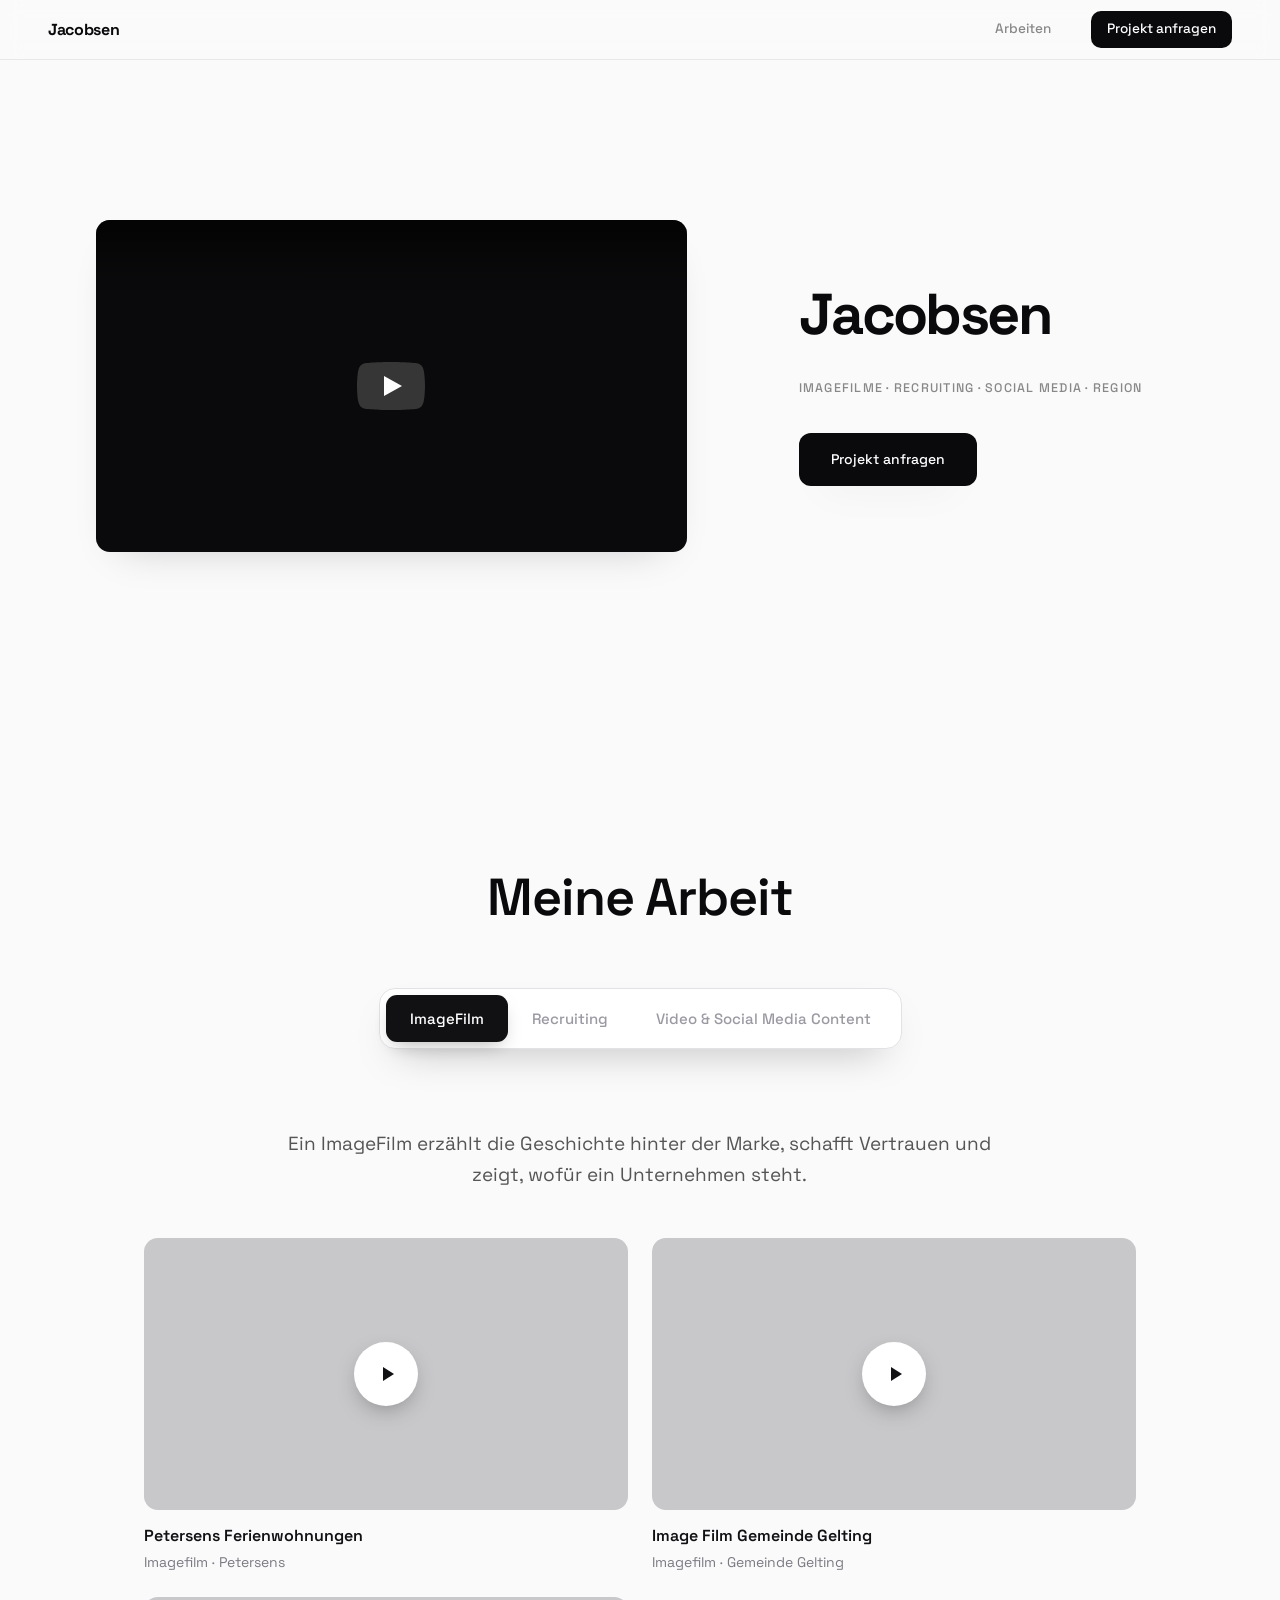
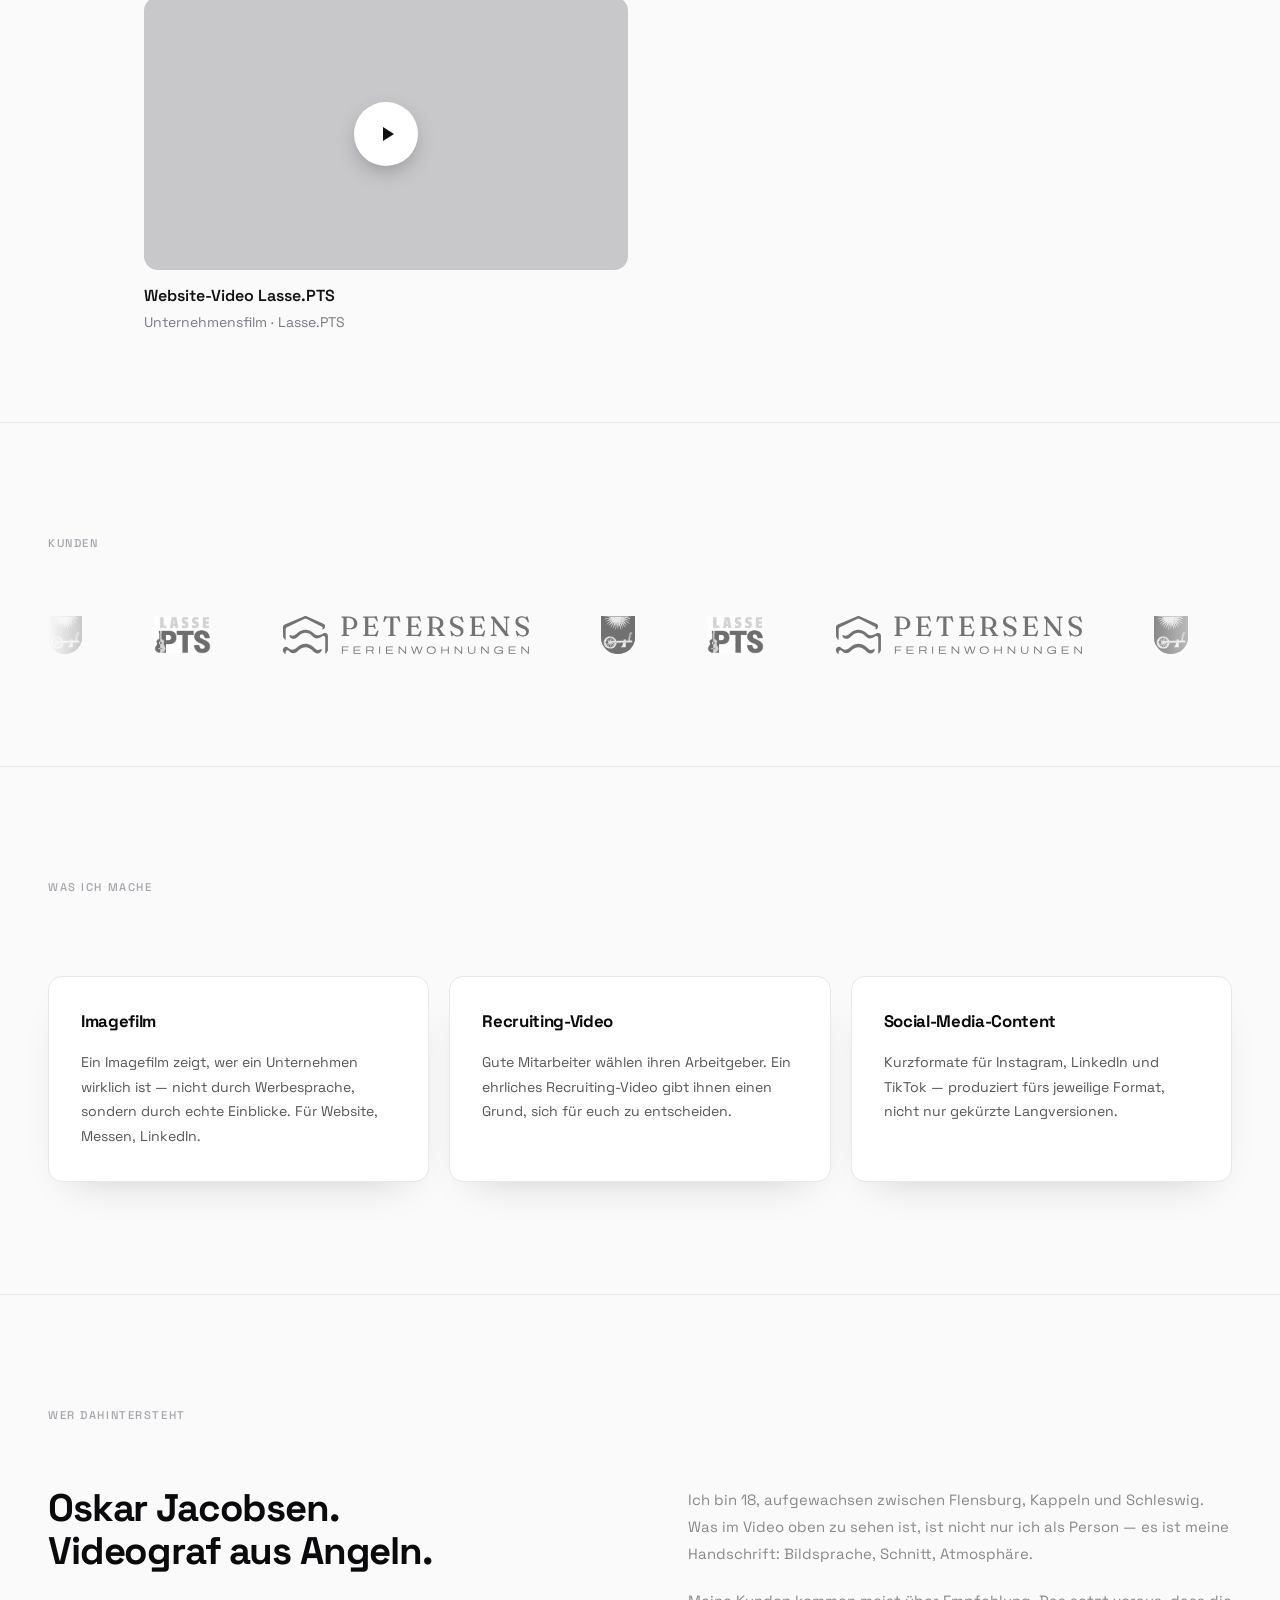
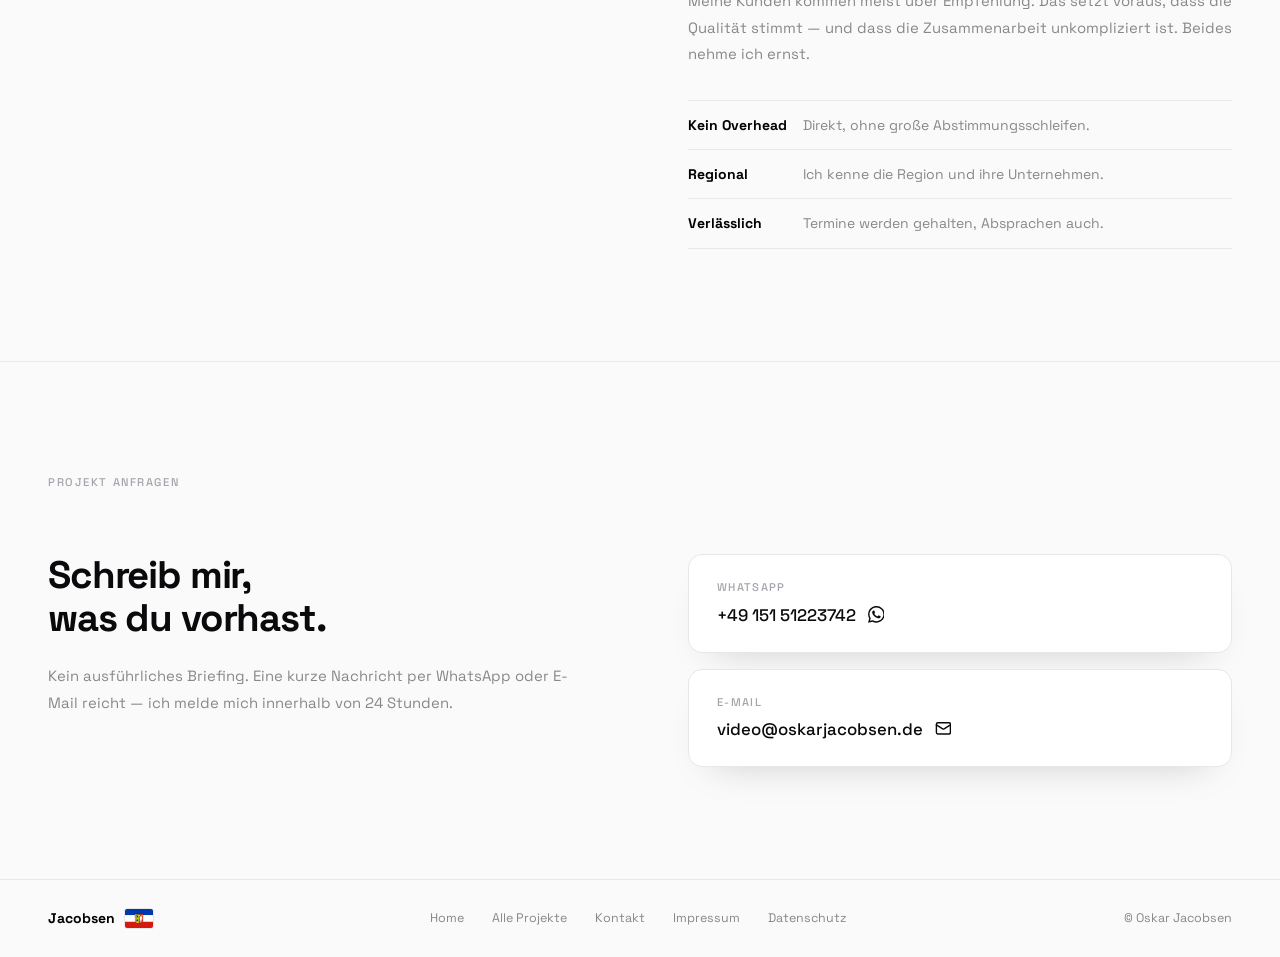
==== commit b386aaab: "Redesign: lighter soft-white design system across the whole site - New tokens: near-white bg (#fafaf" ====
--- a/index.html
+++ b/index.html
@@ -38,7 +38,7 @@
   <link rel="preload" href="fonts/SpaceGrotesk-latin-ext.woff2" as="font" type="font/woff2" crossorigin />
 
   <link rel="stylesheet" href="css/lite-youtube-embed.css" />
-  <link rel="stylesheet" href="style.css?v=20260617" />
+  <link rel="stylesheet" href="style.css?v=20260625" />
 
   <!-- Strukturierte Daten -->
   <script type="application/ld+json">
--- a/style.css
+++ b/style.css
@@ -28,6 +28,17 @@
   --off-white: #F2F2F2;
   --gray: #888888;
   --light-gray: #CCCCCC;
+
+  /* Softgrau-Designsystem (heller Hintergrund, weiche Flächen) */
+  --bg: #fafafb;            /* Seiten-Hintergrund: sehr hell, kaum getönt */
+  --surface: #ffffff;       /* Karten/Flächen */
+  --ink: #0a0a0c;           /* Überschriften / starker Text */
+  --text-soft: #555555;     /* Fließtext */
+  --muted: #a4a4ac;         /* Kicker / kleine Labels */
+  --border: #e7e7ea;        /* feine Linien/Ränder */
+  --radius: 14px;
+  --shadow-soft: 0 18px 40px -24px rgba(10, 10, 12, 0.22);
+
   --font: 'Space Grotesk', sans-serif;
   --nav-h: 60px;
   --max-w: 1280px;
@@ -74,8 +85,8 @@
 
 body {
   font-family: var(--font);
-  background: var(--white);
-  color: var(--black);
+  background: var(--bg);
+  color: var(--ink);
   line-height: 1.5;
   -webkit-font-smoothing: antialiased;
 }
@@ -93,9 +104,9 @@
   align-items: center;
   justify-content: space-between;
   padding: 0 var(--pad);
-  background: rgba(255,255,255,0.95);
-  backdrop-filter: blur(8px);
-  border-bottom: 1px solid var(--off-white);
+  background: rgba(250, 250, 251, 0.82);
+  backdrop-filter: blur(10px);
+  border-bottom: 1px solid var(--border);
 }
 
 .nav-logo {
@@ -120,10 +131,13 @@
 .nav-right a:hover { color: var(--black); }
 
 .nav-cta {
-  color: var(--black) !important;
-  border-bottom: 1px solid currentColor;
-  padding-bottom: 1px;
-}
+  color: var(--white) !important;
+  background: var(--ink);
+  border-radius: 10px;
+  padding: 8px 16px;
+  transition: opacity 0.3s ease;
+}
+.nav-cta:hover { opacity: 0.8; }
 
 /* ─── HERO ─── */
 .hero {
@@ -135,20 +149,23 @@
 }
 
 .hero-video {
-  background: var(--black);
-  display: flex;
-  padding: 0;
-  overflow: hidden;
-}
-
-/* lite-youtube-embed im Hero — füllt die ganze Spalte randlos */
+  background: transparent;
+  display: flex;
+  align-items: center;
+  justify-content: center;
+  padding: 3rem;
+}
+
+/* lite-youtube-embed im Hero — abgerundete Medien-Karte auf hellem Grund */
 .hero-video lite-youtube {
   width: 100%;
   aspect-ratio: 16 / 9;
   align-self: center;
   max-width: none;
-  border-radius: 0;
-  background-color: var(--black);
+  border-radius: var(--radius);
+  overflow: hidden;
+  background-color: var(--ink);
+  box-shadow: var(--shadow-soft);
 }
 
 .hero-text {
@@ -178,15 +195,17 @@
 .hero-cta {
   display: inline-block;
   align-self: flex-start;
-  background: var(--black);
+  background: var(--ink);
   color: var(--white);
   padding: 1rem 2rem;
+  border-radius: 12px;
   font-size: 0.875rem;
   font-weight: 500;
+  box-shadow: var(--shadow-soft);
   transition: background 0.3s ease, transform 0.3s ease;
 }
 
-.hero-cta:hover { background: var(--gray); transform: scale(1.15); }
+.hero-cta:hover { background: #2a2a30; transform: scale(1.06); }
 
 /* ─── SECTION BASE ─── */
 section {
@@ -201,12 +220,12 @@
   font-weight: 500;
   letter-spacing: 0.14em;
   text-transform: uppercase;
-  color: var(--gray);
+  color: var(--muted);
   margin-bottom: 4rem;
 }
 
 /* ─── PORTFOLIO (horizontaler Track) ─── */
-.portfolio { border-top: 1px solid var(--off-white); overflow: hidden; }
+.portfolio { border-top: 1px solid var(--border); overflow: hidden; }
 
 /* Mobile-first: nativer horizontaler Swipe mit Snap */
 .portfolio-hscroll {
@@ -296,7 +315,7 @@
   flex-wrap: wrap;
   gap: 0.25rem 1.75rem;
   margin-bottom: 1.5rem;
-  border-bottom: 1px solid var(--off-white);
+  border-bottom: 1px solid var(--border);
 }
 .tab {
   appearance: none;
@@ -412,7 +431,7 @@
 .work {
   max-width: none;
   margin: 0;
-  background: #f3f3f4;
+  background: var(--bg);
   padding: 120px var(--pad) 90px;
   display: flex;
   flex-direction: column;
@@ -604,7 +623,7 @@
 }
 
 /* ─── KUNDEN (Logo-Marquee) ─── */
-.clients { border-top: 1px solid var(--off-white); }
+.clients { border-top: 1px solid var(--border); }
 
 .marquee {
   overflow: hidden;
@@ -651,27 +670,21 @@
 }
 
 /* ─── SERVICES ─── */
-.services { border-top: 1px solid var(--off-white); }
+.services { border-top: 1px solid var(--border); }
 
 .services-list {
   display: grid;
   grid-template-columns: repeat(3, 1fr);
-  gap: 0;
+  gap: 1.25rem;
   padding-top: 1rem;
 }
 
 .service {
-  padding-right: 3rem;
-  border-right: 1px solid var(--off-white);
-}
-
-.service:last-child {
-  padding-right: 0;
-  border-right: none;
-}
-
-.service:not(:first-child) {
-  padding-left: 3rem;
+  background: var(--surface);
+  border: 1px solid var(--border);
+  border-radius: var(--radius);
+  padding: 2rem;
+  box-shadow: var(--shadow-soft);
 }
 
 .service h3 {
@@ -679,16 +692,17 @@
   font-weight: 700;
   letter-spacing: -0.02em;
   margin-bottom: 1rem;
+  color: var(--ink);
 }
 
 .service p {
   font-size: 0.88rem;
-  color: var(--gray);
+  color: var(--text-soft);
   line-height: 1.75;
 }
 
 /* ─── ABOUT ─── */
-.about { border-top: 1px solid var(--off-white); }
+.about { border-top: 1px solid var(--border); }
 
 .about-inner {
   display: grid;
@@ -720,14 +734,14 @@
 
 .about-facts li {
   padding: 0.85rem 0;
-  border-top: 1px solid var(--off-white);
+  border-top: 1px solid var(--border);
   font-size: 0.875rem;
   display: flex;
   gap: 1rem;
   color: var(--gray);
 }
 
-.about-facts li:last-child { border-bottom: 1px solid var(--off-white); }
+.about-facts li:last-child { border-bottom: 1px solid var(--border); }
 
 .about-facts li strong {
   min-width: 11ch;
@@ -736,7 +750,7 @@
 }
 
 /* ─── CONTACT ─── */
-.contact { border-top: 1px solid var(--off-white); }
+.contact { border-top: 1px solid var(--border); }
 
 .contact-inner {
   display: grid;
@@ -772,13 +786,16 @@
   flex-direction: column;
   gap: 0.4rem;
   padding: 1.5rem 1.75rem;
-  border: 1px solid var(--off-white);
-  transition: border-color 0.3s, background 0.3s;
+  background: var(--surface);
+  border: 1px solid var(--border);
+  border-radius: var(--radius);
+  box-shadow: var(--shadow-soft);
+  transition: transform 0.3s ease, box-shadow 0.3s ease;
 }
 
 .contact-action:hover {
-  border-color: var(--black);
-  background: var(--off-white);
+  transform: translateY(-3px);
+  box-shadow: 0 24px 50px -26px rgba(10, 10, 12, 0.3);
 }
 
 .contact-action-label {
@@ -786,13 +803,13 @@
   font-weight: 500;
   letter-spacing: 0.12em;
   text-transform: uppercase;
-  color: var(--gray);
+  color: var(--muted);
 }
 
 .contact-action-value {
   font-size: 1.05rem;
   font-weight: 500;
-  color: var(--black);
+  color: var(--ink);
 }
 
 .contact-action-icon {
@@ -808,7 +825,7 @@
   display: flex;
   justify-content: space-between;
   align-items: center;
-  border-top: 1px solid var(--off-white);
+  border-top: 1px solid var(--border);
   font-size: 0.78rem;
   color: var(--gray);
   flex-wrap: wrap;
@@ -864,7 +881,7 @@
   max-width: var(--max-w);
   margin: 0 auto;
   padding: 0 var(--pad) 7rem;
-  border-top: 1px solid var(--off-white);
+  border-top: 1px solid var(--border);
 }
 
 .project-row {
@@ -873,7 +890,7 @@
   align-items: center;
   gap: 1.5rem;
   padding: 1.5rem 0;
-  border-bottom: 1px solid var(--off-white);
+  border-bottom: 1px solid var(--border);
   cursor: pointer;
   transition: opacity 0.35s;
   color: inherit;
@@ -886,6 +903,7 @@
   height: 4rem;
   object-fit: cover;
   background: var(--off-white);
+  border-radius: 10px;
   flex-shrink: 0;
 }
 
@@ -893,6 +911,7 @@
   width: 4rem;
   height: 4rem;
   background: var(--off-white);
+  border-radius: 10px;
   flex-shrink: 0;
 }
 
@@ -947,18 +966,23 @@
   align-items: center;
   gap: 1rem;
   padding: 1.25rem 1.5rem;
-  background: var(--off-white);
+  background: var(--surface);
+  border: 1px solid var(--border);
+  border-radius: var(--radius);
+  box-shadow: var(--shadow-soft);
   font-family: var(--font);
   font-size: 1rem;
   font-weight: 500;
-  color: var(--black);
-  border: none;
+  color: var(--ink);
   cursor: pointer;
-  transition: background 0.3s;
+  transition: transform 0.3s ease, box-shadow 0.3s ease;
   letter-spacing: -0.01em;
 }
 
-.contact-btn:hover { background: #e8e8e8; }
+.contact-btn:hover {
+  transform: translateY(-3px);
+  box-shadow: 0 24px 50px -26px rgba(10, 10, 12, 0.3);
+}
 
 .contact-btn-icon {
   width: 2rem;
@@ -975,7 +999,7 @@
 .contact-info {
   margin-top: 3rem;
   padding-top: 2rem;
-  border-top: 1px solid var(--off-white);
+  border-top: 1px solid var(--border);
   font-size: 0.875rem;
   color: var(--gray);
   line-height: 1.7;
@@ -1002,7 +1026,7 @@
   margin-top: 2.5rem;
   margin-bottom: 0.75rem;
   padding-top: 2rem;
-  border-top: 1px solid var(--off-white);
+  border-top: 1px solid var(--border);
 }
 
 .legal-page h2:first-of-type { border-top: none; padding-top: 0; }
@@ -1069,15 +1093,7 @@
     padding-top: 0;
   }
 
-  .service {
-    padding-right: 0;
-    padding-left: 0 !important;
-    border-right: none;
-    border-top: 1px solid var(--off-white);
-    padding-top: 2rem;
-  }
-
-  .service:first-child { border-top: 1px solid var(--off-white); }
+  .service { padding: 1.75rem; }
 
   .about-inner,
   .contact-inner {
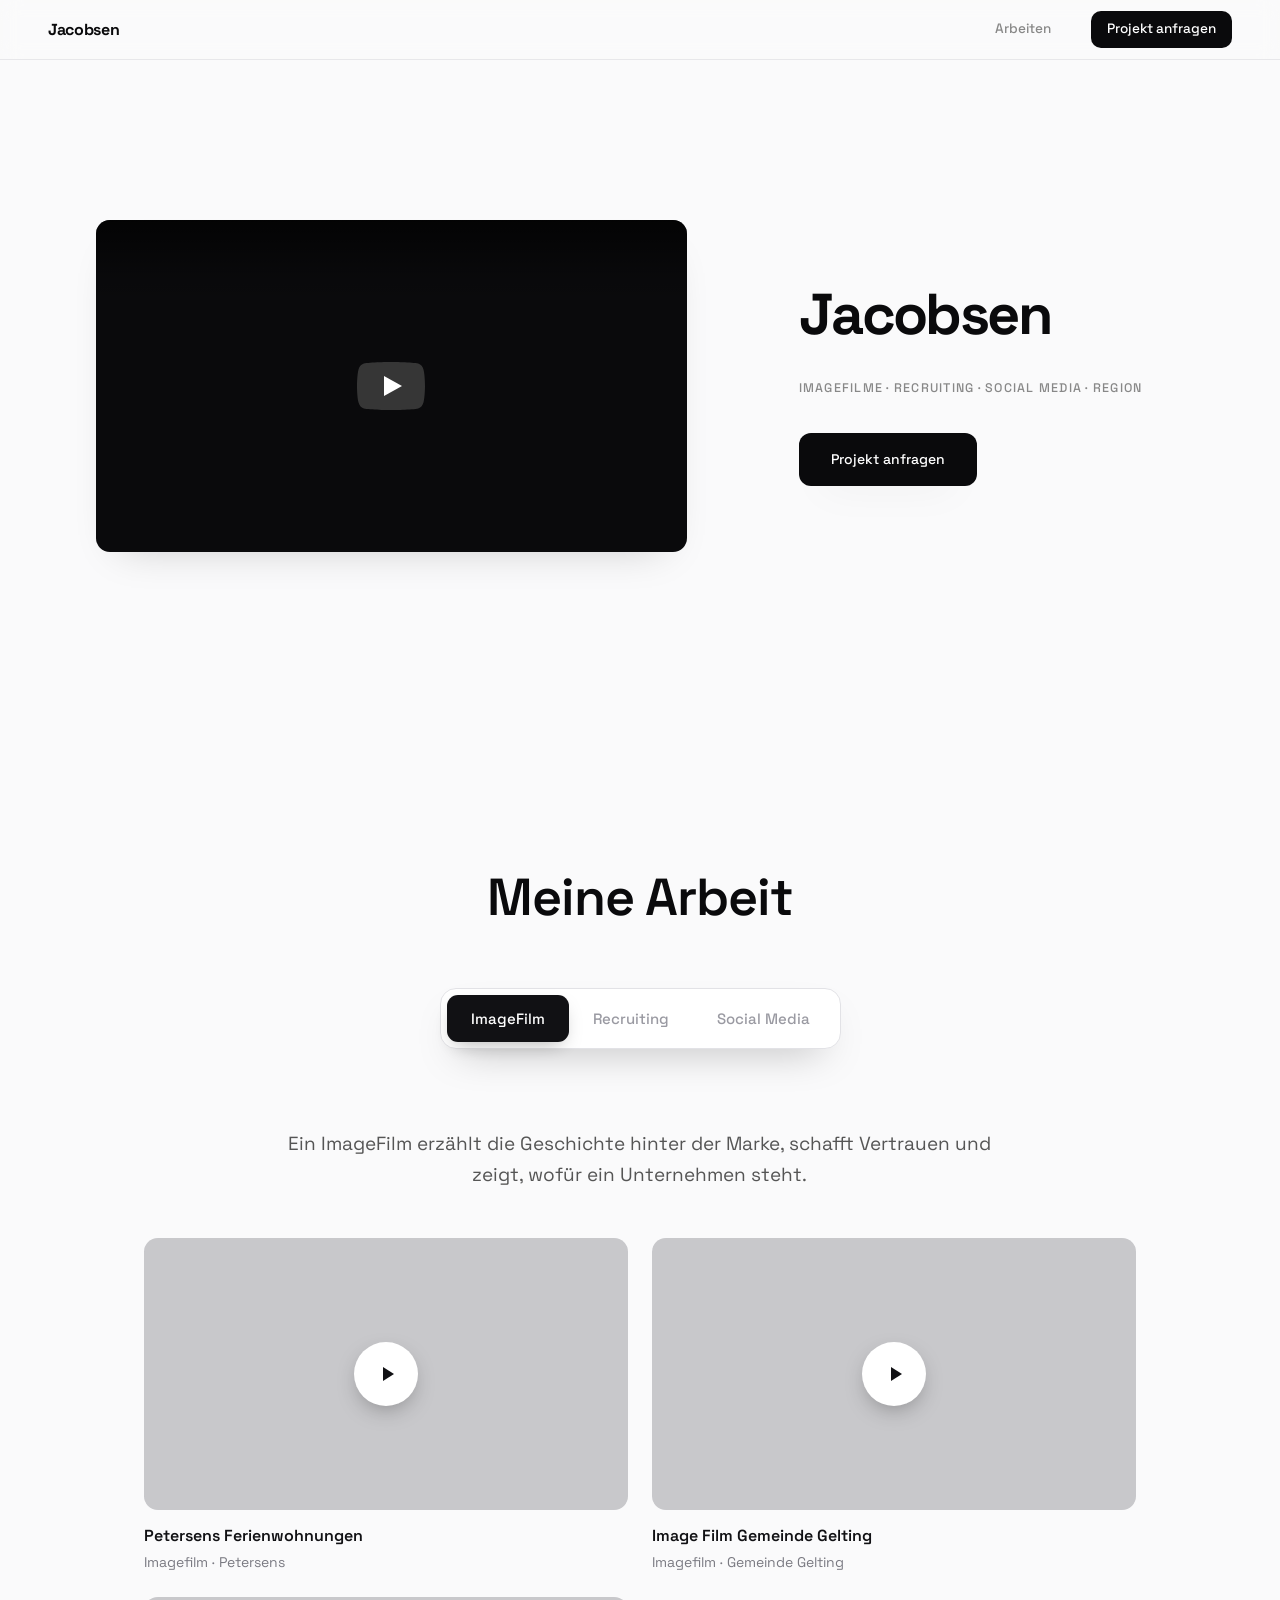
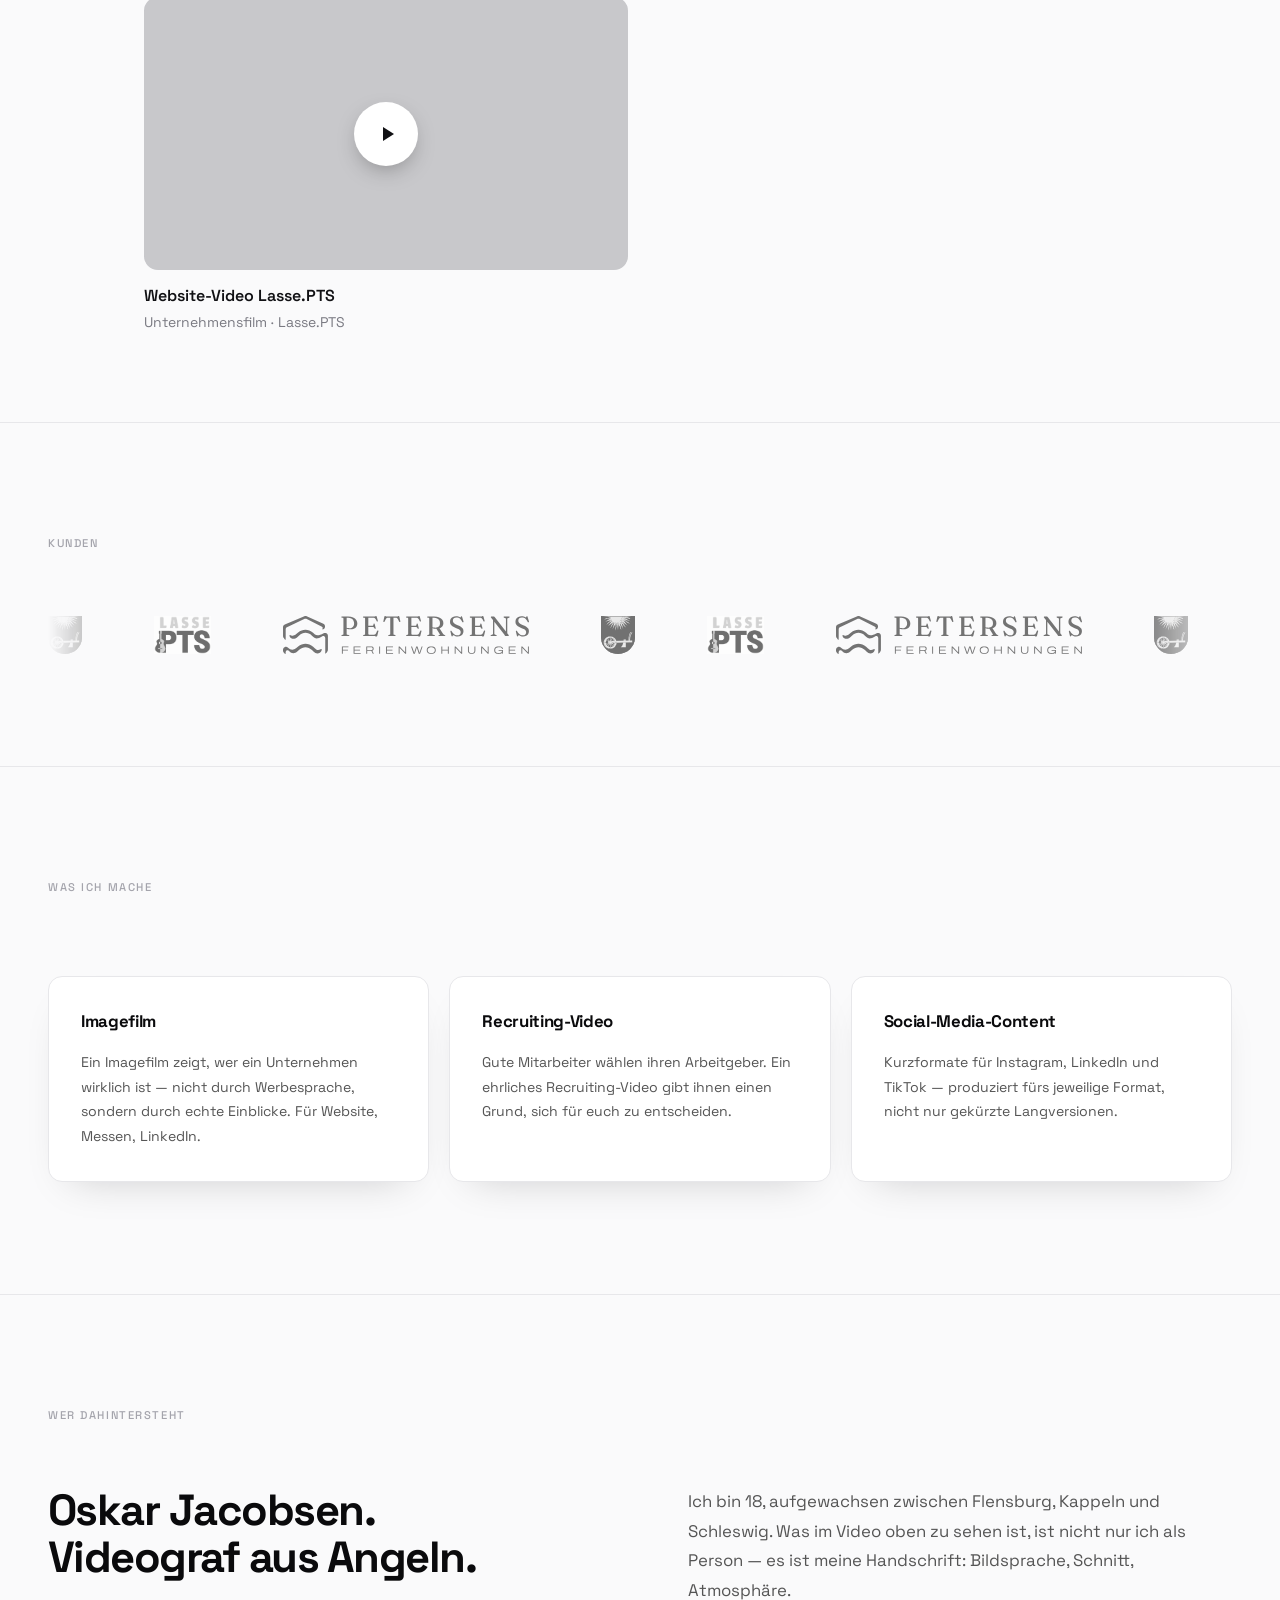
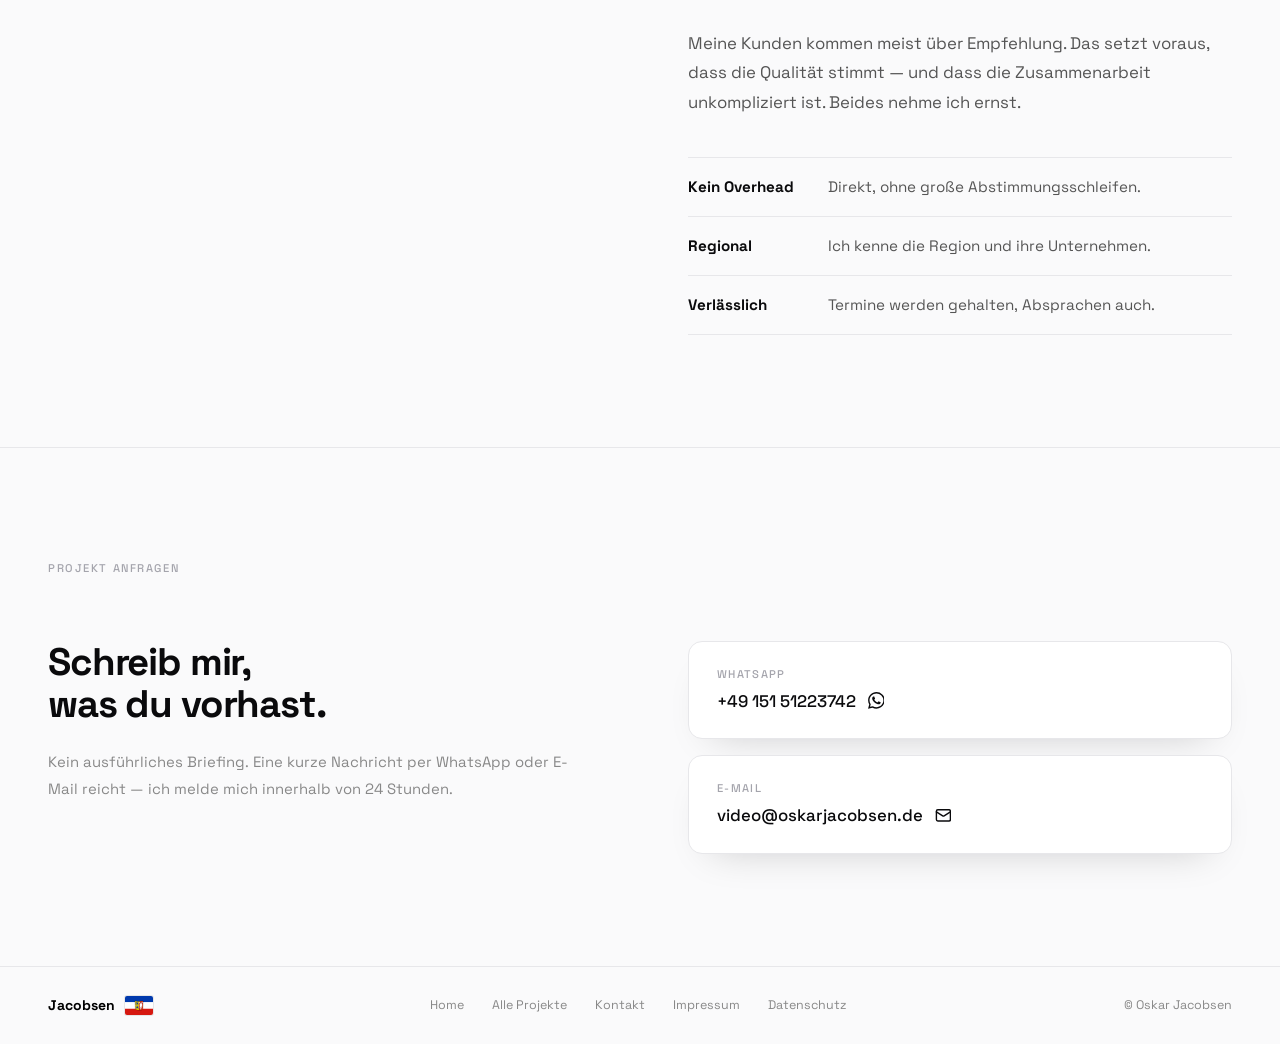
==== commit f76ebf74: "Rename social tab label to 'Social Media' Co-Authored-By: Claude Opus 4.8 <noreply@anthropic.com>" ====
--- a/index.html
+++ b/index.html
@@ -126,7 +126,7 @@
         <div class="switch-pill" aria-hidden="true"></div>
         <button class="switch-btn is-active" type="button" role="tab" data-i="0" aria-selected="true"><span>ImageFilm</span></button>
         <button class="switch-btn" type="button" role="tab" data-i="1" aria-selected="false"><span>Recruiting</span></button>
-        <button class="switch-btn" type="button" role="tab" data-i="2" aria-selected="false"><span>Video &amp; Social Media Content</span></button>
+        <button class="switch-btn" type="button" role="tab" data-i="2" aria-selected="false"><span>Social Media</span></button>
       </div>
       <div class="work-carousel">
         <div class="work-track">
--- a/style.css
+++ b/style.css
@@ -712,41 +712,42 @@
 }
 
 .about-heading {
-  font-size: clamp(1.9rem, 3vw, 3rem);
+  font-size: clamp(2.2rem, 3.4vw, 3.4rem);
   font-weight: 700;
-  letter-spacing: -0.03em;
-  line-height: 1.1;
+  letter-spacing: -0.035em;
+  line-height: 1.08;
+  color: var(--ink);
 }
 
 .about-body p {
-  font-size: 0.93rem;
-  color: var(--gray);
-  line-height: 1.8;
-  margin-bottom: 1.25rem;
+  font-size: 1.05rem;
+  color: var(--text-soft);
+  line-height: 1.75;
+  margin-bottom: 1.5rem;
 }
 
 .about-body p:last-child { margin-bottom: 0; }
 
 .about-facts {
   list-style: none;
-  margin-top: 2rem;
+  margin-top: 2.5rem;
 }
 
 .about-facts li {
-  padding: 0.85rem 0;
+  padding: 1.1rem 0;
   border-top: 1px solid var(--border);
-  font-size: 0.875rem;
-  display: flex;
-  gap: 1rem;
-  color: var(--gray);
+  font-size: 0.95rem;
+  display: flex;
+  gap: 1.25rem;
+  color: var(--text-soft);
 }
 
 .about-facts li:last-child { border-bottom: 1px solid var(--border); }
 
 .about-facts li strong {
-  min-width: 11ch;
+  min-width: 12ch;
   font-weight: 700;
-  color: var(--black);
+  color: var(--ink);
 }
 
 /* ─── CONTACT ─── */
@@ -858,31 +859,55 @@
 .footer-links a { transition: color 0.3s; }
 .footer-links a:hover { color: var(--black); }
 
-/* ─── PROJECTS PAGE ─── */
+/* ─── PROJECTS PAGE (ruhiges Raster) ─── */
 .page-header {
-  padding: 5rem var(--pad) 3rem;
+  padding: 7rem var(--pad) 3rem;
   max-width: var(--max-w);
   margin: 0 auto;
 }
 
 .page-title {
-  font-size: clamp(2.5rem, 5vw, 4rem);
+  font-size: clamp(2.6rem, 5vw, 4.25rem);
   font-weight: 700;
-  letter-spacing: -0.035em;
-  margin-bottom: 0.75rem;
+  letter-spacing: -0.04em;
+  line-height: 1.05;
+  color: var(--ink);
+  margin-bottom: 1rem;
 }
 
 .page-sub {
-  font-size: 0.95rem;
-  color: var(--gray);
-}
-
-.projects-list {
+  font-size: 1.05rem;
+  color: var(--text-soft);
+  max-width: 48ch;
+}
+
+.work-cat {
   max-width: var(--max-w);
   margin: 0 auto;
-  padding: 0 var(--pad) 7rem;
+  padding: 4.5rem var(--pad);
   border-top: 1px solid var(--border);
 }
+.work-cat:first-of-type { border-top: none; padding-top: 1.5rem; }
+
+.work-cat-label {
+  font-size: 0.72rem;
+  font-weight: 600;
+  letter-spacing: 0.14em;
+  text-transform: uppercase;
+  color: var(--muted);
+  margin-bottom: 0.9rem;
+}
+
+.work-cat-goal {
+  font-size: 1.25rem;
+  line-height: 1.5;
+  letter-spacing: -0.01em;
+  color: var(--ink);
+  max-width: 640px;
+  margin-bottom: 2.75rem;
+}
+
+.work-cat .work-empty { text-align: left; margin: 0; }
 
 .project-row {
   display: grid;
